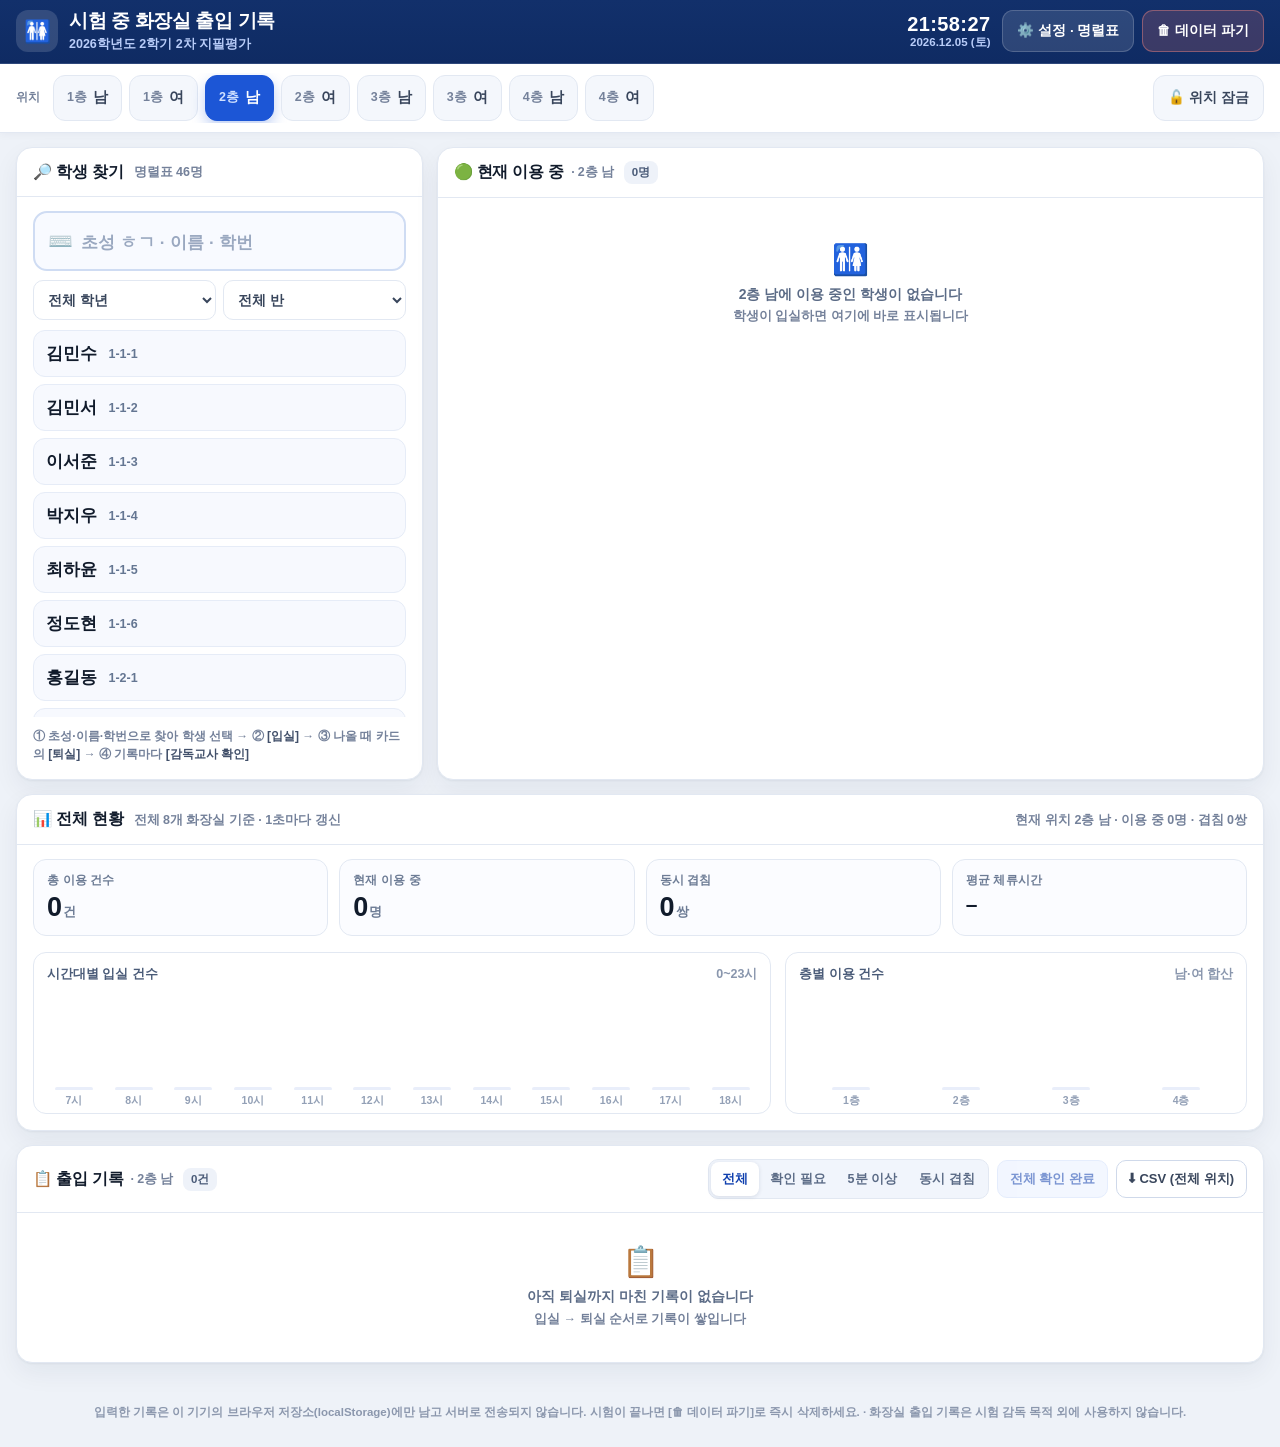
==== index.html @ 00c17ccc "CSV 체류 초 표기 일치" ====
<!doctype html>
<html lang="ko">
<head>
<meta charset="utf-8">
<meta name="viewport" content="width=device-width,initial-scale=1,viewport-fit=cover">
<meta name="theme-color" content="#0f2b63">
<meta name="description" content="시험 중 화장실 출입 기록 웹앱 — 입실·퇴실 시각 기록, 동시 체류 경고, 감독교사 확인, 종료 후 데이터 파기">
<title>시험 중 화장실 출입 기록</title>
<style>
:root{
  --bg:#eef2f8; --card:#ffffff; --ink:#111b2b; --ink2:#39465c; --muted:#74819a;
  --line:#e2e8f2; --accent:#1c56d6; --accent2:#0f3fae; --accent-weak:#e9f0ff;
  --danger:#c92a21; --danger-weak:#fdeceb; --warn:#8a5200; --warn-weak:#fff3da;
  --ok:#0b7a4b; --ok-weak:#e4f6ec; --radius:16px;
  --shadow:0 1px 2px rgba(16,32,64,.05),0 10px 26px rgba(16,32,64,.06);
}
*{box-sizing:border-box}
html,body{margin:0;padding:0}
body{
  font-family:-apple-system,BlinkMacSystemFont,"Apple SD Gothic Neo","Pretendard","Malgun Gothic","Noto Sans KR",sans-serif;
  background:var(--bg);color:var(--ink);font-size:16px;line-height:1.45;
  -webkit-text-size-adjust:100%;-webkit-tap-highlight-color:transparent;
}
button{font-family:inherit;font-size:inherit;cursor:pointer;border:0;background:none;color:inherit}
button:disabled{cursor:not-allowed}
:focus-visible{outline:3px solid #8db4ff;outline-offset:2px}

.stickytop{position:sticky;top:0;z-index:40}
/* ---------- top bar ---------- */
.topbar{
  background:linear-gradient(180deg,#12306b,#0f2b63);color:#fff;
  border-bottom:1px solid rgba(255,255,255,.12);
}
.topbar-in{max-width:1440px;margin:0 auto;padding:10px 16px;display:flex;align-items:center;gap:14px;flex-wrap:wrap}
.brand{display:flex;align-items:center;gap:11px;min-width:0;flex:1 1 320px}
.brand .logo{
  width:42px;height:42px;flex:0 0 auto;border-radius:12px;background:rgba(255,255,255,.14);
  display:grid;place-items:center;font-size:22px
}
.brand h1{font-size:19px;line-height:1.2;margin:0;letter-spacing:-.02em;font-weight:800}
.brand p{margin:2px 0 0;font-size:12.5px;color:#b9cdf9;font-weight:600;white-space:nowrap;overflow:hidden;text-overflow:ellipsis;max-width:46vw}
.top-right{display:flex;align-items:center;gap:8px;flex-wrap:wrap}
.clock{display:flex;flex-direction:column;align-items:flex-end;line-height:1.15;margin-right:4px}
.clock b{font-size:20px;font-variant-numeric:tabular-nums;letter-spacing:.02em;font-weight:800}
.clock span{font-size:11.5px;color:#b9cdf9;font-weight:600}
.tbtn{
  display:inline-flex;align-items:center;gap:6px;min-height:42px;padding:0 14px;border-radius:11px;
  background:rgba(255,255,255,.12);color:#fff;font-size:13.5px;font-weight:700;white-space:nowrap;
  border:1px solid rgba(255,255,255,.18);transition:background .15s
}
.tbtn:hover{background:rgba(255,255,255,.22)}
.tbtn.dangerous{background:rgba(255,120,110,.18);border-color:rgba(255,140,130,.4)}
.tbtn.dangerous:hover{background:rgba(255,120,110,.3)}

/* ---------- zone bar ---------- */
.zonebar{background:#fff;border-bottom:1px solid var(--line);box-shadow:0 2px 8px rgba(16,32,64,.04)}
.zonebar-in{max-width:1440px;margin:0 auto;padding:9px 16px;display:flex;align-items:center;gap:10px}
.zones{display:flex;gap:7px;flex:1;overflow-x:auto;scrollbar-width:none;padding:2px}
.zones::-webkit-scrollbar{display:none}
.zbtn{
  flex:0 0 auto;display:flex;align-items:center;gap:6px;min-height:46px;padding:0 13px;border-radius:12px;
  background:#f4f7fc;border:1.5px solid var(--line);font-weight:800;color:var(--ink2);font-size:14px;
  transition:.15s;position:relative
}
.zbtn .zf{font-size:12.5px;color:var(--muted);font-weight:700}
.zbtn .zs{font-size:14.5px}
.zbtn.on{background:var(--accent);border-color:var(--accent);color:#fff;box-shadow:0 6px 14px rgba(28,86,214,.28)}
.zbtn.on .zf{color:#cfe0ff}
.zbtn .cnt{
  display:none;min-width:20px;height:20px;padding:0 6px;border-radius:10px;background:#e6ecf7;color:#42506a;
  font-size:11.5px;font-weight:800;align-items:center;justify-content:center
}
.zbtn.has .cnt{display:inline-flex}
.zbtn.warn{border-color:#f3c78a;background:#fff7e8}
.zbtn.warn .cnt{background:#c92a21;color:#fff}
.zbtn.on.warn{background:#b3261e;border-color:#b3261e;box-shadow:0 6px 14px rgba(179,38,30,.3)}
.zbtn:disabled{opacity:1;cursor:not-allowed}
.zbtn:disabled:not(.on){opacity:.55}
.lockbtn{
  flex:0 0 auto;display:inline-flex;align-items:center;gap:7px;min-height:46px;padding:0 14px;border-radius:12px;
  background:#f4f7fc;border:1.5px solid var(--line);font-weight:800;font-size:13.5px;color:var(--ink2)
}
.lockbtn.on{background:#0b7a4b;border-color:#0b7a4b;color:#fff}
.zonelabel{font-size:12px;font-weight:800;color:var(--muted);letter-spacing:.04em;flex:0 0 auto}

/* ---------- layout ---------- */
main{max-width:1440px;margin:0 auto;padding:14px 16px 40px;display:grid;gap:14px;grid-template-columns:repeat(12,1fr)}
.card{background:var(--card);border:1px solid var(--line);border-radius:var(--radius);box-shadow:var(--shadow);overflow:hidden}
.card-h{display:flex;align-items:center;gap:10px;padding:13px 16px;border-bottom:1px solid var(--line);flex-wrap:wrap}
.card-h h2{margin:0;font-size:15.5px;font-weight:800;letter-spacing:-.01em;display:flex;align-items:center;gap:7px}
.card-h .sub{font-size:12.5px;color:var(--muted);font-weight:600}
.card-h .right{margin-left:auto;display:flex;align-items:center;gap:8px}
#cardSearch{grid-column:span 4}
#cardUsing{grid-column:span 8}
#cardSummary{grid-column:span 12}
#cardLogs{grid-column:span 12}
@media (max-width:1080px){
  #cardSearch,#cardUsing{grid-column:span 12}
}

@media (max-width:640px){
  .topbar-in{padding:8px 12px;gap:8px}
  .brand h1{font-size:16px}
  .brand .logo{width:36px;height:36px;font-size:19px}
  .clock b{font-size:16px}
  .clock span{display:none}
  .tbtn{padding:0 11px;font-size:12.5px;min-height:38px}
  .zonelabel{display:none}
  .lockbtn{padding:0 11px;font-size:12.5px}
}

/* ---------- banner ---------- */
.banner{
  grid-column:span 12;display:flex;gap:12px;align-items:flex-start;padding:13px 16px;border-radius:14px;
  background:linear-gradient(180deg,#fff6f5,#fdeceb);border:1.5px solid #f3b6b1;color:#7d1c15;
  box-shadow:0 6px 18px rgba(201,42,33,.08)
}
.banner.hidden{display:none}
.banner .ic{font-size:22px;line-height:1.2}
.banner b{font-size:14.5px}
.banner p{margin:3px 0 0;font-size:13px;color:#8f2b23;font-weight:600}

/* ---------- search card ---------- */
.search-body{padding:14px 16px 16px}
.searchbox{position:relative}
.searchbox input{
  width:100%;height:60px;border-radius:14px;border:2px solid #cfdcf3;background:#f8faff;
  padding:0 48px 0 46px;font-size:21px;font-weight:800;color:var(--ink);letter-spacing:.01em;
  transition:.15s
}
.searchbox input::placeholder{color:#9aa8c0;font-weight:700;font-size:17px}
.searchbox input:focus{outline:none;border-color:var(--accent);background:#fff;box-shadow:0 0 0 4px rgba(28,86,214,.12)}
.searchbox .si{position:absolute;left:15px;top:50%;transform:translateY(-50%);font-size:20px;color:#8fa0bd;pointer-events:none}
.searchbox .clear{
  position:absolute;right:8px;top:50%;transform:translateY(-50%);width:40px;height:40px;border-radius:50%;
  display:none;place-items:center;font-size:17px;color:#7b8aa4;background:#eef3fb
}
.searchbox.has .clear{display:grid}
.filters{display:flex;gap:7px;margin-top:9px}
.filters select{
  flex:1;height:40px;border-radius:10px;border:1.5px solid var(--line);background:#fff;color:var(--ink2);
  font-family:inherit;font-size:13.5px;font-weight:700;padding:0 10px
}
.hint{margin:10px 0 0;font-size:12px;color:var(--muted);font-weight:600;line-height:1.5}
.hint b{color:#42506a}
.results{margin-top:10px;display:flex;flex-direction:column;gap:7px;max-height:min(43vh,430px);overflow-y:auto}
.res{
  display:flex;align-items:center;gap:10px;width:100%;text-align:left;padding:11px 12px;border-radius:12px;
  background:#f7f9fe;border:1.5px solid #e6ecf7;transition:.12s
}
.res:hover,.res:focus-visible{background:var(--accent-weak);border-color:#b9cdf9}
.res .nm{font-size:17px;font-weight:800;letter-spacing:-.01em}
.res .sid{font-size:12.5px;color:#647692;font-weight:700;margin-left:2px}
.res .tags{margin-left:auto;display:flex;gap:5px;flex-wrap:wrap;justify-content:flex-end}
.res.done{opacity:.62}
.empty{
  padding:22px 12px;text-align:center;color:var(--muted);font-size:13.5px;font-weight:600;
  border:1.5px dashed #dbe4f2;border-radius:12px;background:#fafcff
}
.sel{
  margin-top:11px;padding:13px;border-radius:14px;border:2px solid var(--accent);background:linear-gradient(180deg,#f4f8ff,#eaf1ff);
  display:none;gap:10px;align-items:center
}
.sel.on{display:flex}
.sel .who{flex:1;min-width:0}
.sel .who b{display:block;font-size:21px;letter-spacing:-.02em;line-height:1.2}
.sel .who span{font-size:13px;color:#54658a;font-weight:700}
.btn{
  display:inline-flex;align-items:center;justify-content:center;gap:7px;min-height:50px;padding:0 20px;
  border-radius:12px;font-weight:800;font-size:15.5px;transition:.14s;border:1.5px solid transparent;white-space:nowrap
}
.btn-primary{background:var(--accent);color:#fff;box-shadow:0 6px 14px rgba(28,86,214,.24)}
.btn-primary:hover{background:var(--accent2)}
.btn-primary:disabled{background:#c3cee0;color:#fff;box-shadow:none}
.btn-ghost{background:#fff;border-color:#cfd9ea;color:var(--ink2)}
.btn-ghost:hover{background:#f4f7fc}
.btn-soft{background:var(--accent-weak);color:var(--accent2);border-color:#cfdefb}
.btn-soft:hover{background:#dbe7ff}
.btn-danger{background:var(--danger);color:#fff}
.btn-danger:hover{background:#a92319}
.btn-sm{min-height:38px;padding:0 12px;font-size:13px;border-radius:10px}
.btn:disabled{opacity:.55;box-shadow:none;cursor:not-allowed}
.btn-block{width:100%}

/* ---------- using list ---------- */
.using-list{display:grid;gap:9px;padding:13px 16px 16px;grid-template-columns:repeat(auto-fill,minmax(250px,1fr))}
.uitem{
  position:relative;border:1.5px solid #e1e8f4;border-radius:14px;background:#fbfdff;padding:12px 13px;
  display:flex;flex-direction:column;gap:8px
}
.uitem.sim{border-color:#f0b5ae;background:#fff8f7}
.uitem .top{display:flex;align-items:flex-start;gap:8px}
.uitem .nm{font-size:18px;font-weight:800;letter-spacing:-.01em;line-height:1.25}
.uitem .sid{display:block;font-size:12px;color:#6b7a94;font-weight:700;margin-top:1px}
.uitem .times{font-size:12.5px;color:#5b6b86;font-weight:700;font-variant-numeric:tabular-nums}
.uitem .times b{color:var(--ink);font-size:13px}
.uitem .bottom{display:flex;align-items:center;gap:8px;margin-top:2px}
.uitem .elapsed{font-size:15px;font-weight:800;color:#2b3d5c;font-variant-numeric:tabular-nums}
.uitem[data-over="1"]{border-color:#f0b5ae;background:#fff6f5}
.uitem[data-over="1"] .elapsed{color:var(--danger)}
.uitem .exit{margin-left:auto;min-height:44px;padding:0 16px;border-radius:11px;background:var(--danger);color:#fff;font-weight:800;font-size:14.5px}
.uitem .exit:hover{background:#a92319}
.chip{
  display:inline-flex;align-items:center;gap:4px;padding:3px 8px;border-radius:8px;font-size:11.5px;font-weight:800;
  background:#eef2f9;color:#4a5b78;white-space:nowrap
}
.chip.warn{background:var(--danger-weak);color:#a3241b}
.chip.over{background:#fff3da;color:#8a5200}
.chip.ok{background:var(--ok-weak);color:var(--ok)}
.chip.dim{background:#eef2f9;color:#6d7c95}
.uitem .badges{display:flex;gap:5px;flex-wrap:wrap}
.uitem .badges .chip.over{display:none}
.uitem[data-over="1"] .badges .chip.over{display:inline-flex}

/* ---------- empty states ---------- */
.empty-lg{padding:34px 16px;text-align:center;color:var(--muted)}
.empty-lg .e1{font-size:30px;line-height:1}
.empty-lg .e2{margin-top:9px;font-size:14px;font-weight:700;color:#5b6b86}
.empty-lg .e3{margin-top:3px;font-size:12.5px;font-weight:600}

/* ---------- summary ---------- */
.stats{display:grid;grid-template-columns:repeat(4,1fr);gap:11px;padding:14px 16px 4px}
@media (max-width:760px){.stats{grid-template-columns:repeat(2,1fr)}}
.stat{border:1.5px solid var(--line);border-radius:13px;padding:12px 13px;background:#fbfcff}
.stat .k{font-size:12px;font-weight:800;color:#6d7c95;letter-spacing:.01em}
.stat .v{font-size:27px;font-weight:800;letter-spacing:-.03em;line-height:1.15;margin-top:3px;font-variant-numeric:tabular-nums}
.stat .v small{font-size:13px;font-weight:800;color:#6d7c95;margin-left:2px}
#sAvg{font-size:21px;white-space:nowrap}
.stat.hot{border-color:#f3c1bb;background:#fff7f6}
.stat.hot .v{color:var(--danger)}
.charts{display:grid;grid-template-columns:1.6fr 1fr;gap:14px;padding:12px 16px 16px}
@media (max-width:860px){.charts{grid-template-columns:1fr}}
.chart{border:1.5px solid var(--line);border-radius:13px;padding:12px 13px 8px;background:#fff}
.chart .ct{font-size:12.5px;font-weight:800;color:#4a5b78;margin-bottom:10px;display:flex;justify-content:space-between;gap:8px}
.chart .ct span{font-weight:700;color:#8996ad}
.bars{display:flex;align-items:flex-end;gap:6px;height:112px}
.barw{flex:1;display:flex;flex-direction:column;align-items:center;justify-content:flex-end;gap:5px;height:100%}
.bar{width:100%;max-width:38px;border-radius:6px 6px 3px 3px;background:linear-gradient(180deg,#4b86f5,#1c56d6);min-height:3px;transition:height .25s}
.bar.zero{background:#e9eefa;min-height:3px}
.bar.hi{background:linear-gradient(180deg,#f2766c,#c92a21)}
.barn{font-size:10.5px;font-weight:800;color:#4a5b78;line-height:1}
.barl{font-size:10.5px;font-weight:700;color:#93a0b6;line-height:1;white-space:nowrap}

/* ---------- logs ---------- */
.logtools{display:flex;gap:7px;flex-wrap:wrap;align-items:center}
.seg{display:inline-flex;background:#f1f5fc;border:1.5px solid var(--line);border-radius:10px;padding:2px}
.seg button{min-height:34px;padding:0 11px;border-radius:8px;font-size:12.5px;font-weight:800;color:#5b6b86}
.seg button.on{background:#fff;color:var(--accent2);box-shadow:0 1px 4px rgba(16,32,64,.12)}
.rows{max-height:min(56vh,620px);overflow-y:auto}
.row{display:grid;grid-template-columns:1.3fr .8fr .9fr .9fr .85fr 1.95fr;gap:8px;align-items:center;padding:10px 16px;border-top:1px solid var(--line)}
.row.head{position:sticky;top:0;z-index:2;background:#f8fafd;border-top:0;font-size:11.5px;font-weight:800;color:#6d7c95;letter-spacing:.03em}
.row.rec{font-size:14px}
.row.rec:nth-child(odd){background:#fdfefe}
.row .nm{font-weight:800;font-size:15px;letter-spacing:-.01em;display:flex;align-items:center;gap:6px;flex-wrap:wrap}
.row .sid{display:block;font-size:11.5px;color:#7a89a2;font-weight:700}
.row .mono{font-variant-numeric:tabular-nums;font-weight:700;color:#3f4f6b;font-size:13.5px}
.row .dur{font-weight:800;color:#2b3d5c;font-variant-numeric:tabular-nums}
.row .dur.over5{color:var(--danger)}
.row .dur.over5::after{content:" ⏱";font-size:11px}.row .act{display:flex;justify-content:flex-end;align-items:center;gap:6px;flex-wrap:wrap;min-width:0}
.row .act > *{flex:0 0 auto}
.row .k{display:none}
@media (max-width:820px){
  .row{grid-template-columns:1fr 1fr;row-gap:7px;padding:12px 14px}
  .row.head{display:none}
  .row .cell{display:flex;gap:6px;align-items:baseline;font-size:13.5px}
  .row .k{display:inline;font-size:11px;font-weight:800;color:#93a0b6;min-width:30px}
  .row .act{grid-column:1/-1;justify-content:flex-start;margin-top:2px}
}
.confirm-btn{min-height:36px;padding:0 11px;border-radius:9px;background:var(--accent-weak);color:var(--accent2);border:1.5px solid #c6d8fb;font-weight:800;font-size:12.5px;white-space:nowrap}
.confirm-btn:hover{background:#d7e4ff}
.mini-x{width:30px;height:30px;flex:0 0 auto;border-radius:8px;background:#f2f5fb;color:#93a0b6;font-size:12px;font-weight:800;display:inline-flex;align-items:center;justify-content:center}
.mini-x:hover{background:#fdeceb;color:var(--danger)}
.checked{display:inline-flex;align-items:center;gap:5px;font-size:11.5px;font-weight:800;color:var(--ok);background:var(--ok-weak);padding:4px 8px;border-radius:8px;white-space:nowrap}

input[type=search]::-webkit-search-cancel-button,input[type=search]::-webkit-search-decoration{-webkit-appearance:none;display:none}
input[type=search]{-webkit-appearance:none;appearance:none}

/* ---------- toast ---------- */
.toastwrap{position:fixed;left:50%;bottom:22px;transform:translateX(-50%);z-index:120;display:flex;flex-direction:column;gap:8px;align-items:center;pointer-events:none;width:min(92vw,560px)}
.toast{
  background:#16233a;color:#fff;padding:12px 18px;border-radius:12px;font-size:14px;font-weight:700;
  box-shadow:0 12px 30px rgba(11,22,45,.3);animation:up .18s ease-out;max-width:100%;text-align:center
}
.toast.ok{background:#0b6b43}
.toast.warn{background:#8a3b00}
.toast.err{background:#a92319}
@keyframes up{from{opacity:0;transform:translateY(8px)}to{opacity:1;transform:none}}

/* ---------- modal ---------- */
.overlay{
  position:fixed;inset:0;z-index:100;background:rgba(11,22,45,.5);backdrop-filter:blur(3px);
  display:none;align-items:center;justify-content:center;padding:16px
}
.overlay.on{display:flex}
.modal{
  background:#fff;border-radius:18px;width:100%;max-width:620px;max-height:92vh;display:flex;flex-direction:column;
  box-shadow:0 30px 70px rgba(9,18,38,.35);animation:up .16s ease-out;overflow:hidden
}
.modal.narrow{max-width:480px}
.modal-h{padding:16px 18px;border-bottom:1px solid var(--line);display:flex;align-items:center;gap:10px}
.modal-h h3{margin:0;font-size:17px;font-weight:800;letter-spacing:-.01em}
.modal-h .x{margin-left:auto;width:38px;height:38px;border-radius:10px;background:#f2f5fb;color:#5b6b86;font-size:18px;display:grid;place-items:center}
.modal-b{padding:16px 18px;overflow-y:auto;display:flex;flex-direction:column;gap:13px}
.modal-f{padding:13px 18px;border-top:1px solid var(--line);display:flex;gap:8px;justify-content:flex-end;flex-wrap:wrap;background:#fbfcff}
.field{display:flex;flex-direction:column;gap:6px}
.field label{font-size:12.5px;font-weight:800;color:#4a5b78}
.field input[type=text],.field input[type=url],.field textarea{
  width:100%;border:1.5px solid #d6e0ef;border-radius:11px;padding:11px 12px;font-family:inherit;font-size:14.5px;
  font-weight:600;color:var(--ink);background:#fbfdff
}
.field textarea{min-height:132px;resize:vertical;font-family:ui-monospace,SFMono-Regular,Menlo,monospace;font-size:13px;line-height:1.5}
.field input:focus,.field textarea:focus{outline:none;border-color:var(--accent);box-shadow:0 0 0 3px rgba(28,86,214,.12)}
.note{font-size:12px;color:#6d7c95;font-weight:600;line-height:1.55;background:#f6f9fe;border:1px solid #e3ebf8;border-radius:11px;padding:10px 12px}
.note b{color:#3f4f6b}
.rowline{display:flex;gap:8px;flex-wrap:wrap}
.filebtn{
  display:inline-flex;align-items:center;justify-content:center;min-height:44px;padding:0 14px;border-radius:11px;
  background:#f2f5fb;border:1.5px solid #d6e0ef;font-weight:800;font-size:13.5px;color:var(--ink2);cursor:pointer
}
.filebtn input{display:none}
.dangerbox{border:1.5px solid #f3c1bb;background:#fff7f6;border-radius:12px;padding:12px 13px;font-size:13px;color:#8f2b23;font-weight:600;line-height:1.55}
.checkrow{display:flex;align-items:center;gap:9px;font-size:13.5px;font-weight:700;color:#42506a}
.checkrow input{width:19px;height:19px;accent-color:var(--danger)}
.footnote{max-width:1440px;margin:0 auto;padding:0 20px 26px;font-size:11.5px;color:#8b97ad;font-weight:600;text-align:center;line-height:1.6}
</style>
</head>
<body>

<div class="stickytop">
<header class="topbar">
  <div class="topbar-in">
    <div class="brand">
      <div class="logo" aria-hidden="true">🚻</div>
      <div style="min-width:0">
        <h1>시험 중 화장실 출입 기록</h1>
        <p id="examName">2026학년도 2학기 2차 지필평가</p>
      </div>
    </div>
    <div class="top-right">
      <div class="clock"><b id="clock">--:--:--</b><span id="today"></span></div>
      <button class="tbtn" id="btnSettings">⚙️ 설정 · 명렬표</button>
      <button class="tbtn dangerous" id="btnDestroy">🗑 데이터 파기</button>
    </div>
  </div>
</header>

<nav class="zonebar">
  <div class="zonebar-in">
    <span class="zonelabel">위치</span>
    <div class="zones" id="zones" role="tablist" aria-label="화장실 위치 선택"></div>
    <button class="lockbtn" id="btnLock" aria-pressed="false">🔓 위치 잠금</button>
  </div>
</nav>
</div>

<main>
  <div class="banner hidden" id="banner" role="alert" aria-live="assertive">
    <div class="ic">⚠️</div>
    <div><b>동시 체류 경고</b><p id="bannerText"></p></div>
  </div>

  <section class="card" id="cardSearch">
    <div class="card-h">
      <h2>🔎 학생 찾기</h2>
      <span class="sub" id="rosterCount"></span>
    </div>
    <div class="search-body">
      <div class="searchbox" id="searchbox">
        <span class="si" aria-hidden="true">⌨️</span>
        <input id="q" type="search" inputmode="search" autocomplete="off" autocapitalize="off" spellcheck="false"
               placeholder="초성 ㅎㄱ · 이름 · 학번" aria-label="학생 검색 (초성, 이름, 학번)" aria-controls="results">
        <button class="clear" id="qClear" aria-label="검색어 지우기">✕</button>
      </div>
      <div class="filters">
        <select id="fGrade" aria-label="학년 필터"><option value="">전체 학년</option></select>
        <select id="fClass" aria-label="반 필터"><option value="">전체 반</option></select>
      </div>
      <div class="results" id="results" role="listbox" aria-label="검색 결과"></div>
      <div class="sel" id="sel">
        <div class="who"><b id="selName"></b><span id="selId"></span></div>
        <button class="btn btn-primary" id="btnIn">입실</button>
      </div>
      <p class="hint">① 초성·이름·학번으로 찾아 학생 선택 → ② <b>[입실]</b> → ③ 나올 때 카드의 <b>[퇴실]</b> → ④ 기록마다 <b>[감독교사 확인]</b></p>
    </div>
  </section>

  <section class="card" id="cardUsing">
    <div class="card-h">
      <h2>🟢 현재 이용 중 <span class="sub" id="usingZone"></span></h2>
      <span class="chip" id="usingCount">0명</span>
      <div class="right"><span class="sub" id="otherZones"></span></div>
    </div>
    <div class="using-list" id="usingList"></div>
  </section>

  <section class="card" id="cardSummary">
    <div class="card-h">
      <h2>📊 전체 현황</h2>
      <span class="sub">전체 8개 화장실 기준 · 1초마다 갱신</span>
      <div class="right"><span class="sub" id="zoneScope"></span></div>
    </div>
    <div class="stats">
      <div class="stat"><div class="k">총 이용 건수</div><div class="v" id="sTotal">0<small>건</small></div></div>
      <div class="stat"><div class="k">현재 이용 중</div><div class="v" id="sUsing">0<small>명</small></div></div>
      <div class="stat hot" id="sSimBox"><div class="k">동시 겹침</div><div class="v" id="sSim">0<small>쌍</small></div></div>
      <div class="stat"><div class="k">평균 체류시간</div><div class="v" id="sAvg">–</div></div>
    </div>
    <div class="charts">
      <div class="chart">
        <div class="ct">시간대별 입실 건수 <span>0~23시</span></div>
        <div class="bars" id="chartHour"></div>
      </div>
      <div class="chart">
        <div class="ct">층별 이용 건수 <span>남·여 합산</span></div>
        <div class="bars" id="chartFloor"></div>
      </div>
    </div>
  </section>

  <section class="card" id="cardLogs">
    <div class="card-h">
      <h2>📋 출입 기록 <span class="sub" id="logZone"></span></h2>
      <span class="chip" id="logCount">0건</span>
      <div class="right logtools">
        <div class="seg" id="logFilter">
          <button class="on" data-f="all">전체</button>
          <button data-f="todo">확인 필요</button>
          <button data-f="over">5분 이상</button>
          <button data-f="sim">동시 겹침</button>
        </div>
        <button class="btn btn-soft btn-sm" id="btnConfirmAll">전체 감독교사 확인</button>
        <button class="btn btn-ghost btn-sm" id="btnCsv">⬇ CSV (전체 위치)</button>
      </div>
    </div>
    <div class="rows" id="logs"></div>
  </section>
</main>

<p class="footnote">
  입력한 기록은 이 기기의 브라우저 저장소(localStorage)에만 남고 서버로 전송되지 않습니다.
  시험이 끝나면 [🗑 데이터 파기]로 즉시 삭제하세요. · 화장실 출입 기록은 시험 감독 목적 외에 사용하지 않습니다.
</p>

<div class="overlay" id="ovSettings" role="dialog" aria-modal="true" aria-labelledby="setTitle">
  <div class="modal">
    <div class="modal-h"><h3 id="setTitle">⚙️ 설정 · 명렬표</h3><button class="x" data-close aria-label="닫기">✕</button></div>
    <div class="modal-b">
      <div class="field">
        <label for="setExam">시험명 (상단에 표시)</label>
        <input id="setExam" type="text" placeholder="예: 2026학년도 2학기 2차 지필평가">
      </div>
      <div class="note">
        <b>현재 명렬표 <span id="setRosterInfo">0명</span></b><br>
        아래에 붙여넣기만 하면 바로 바뀝니다. 엑셀·구글 시트에서 <b>학년 / 반 / 번호 / 이름</b> 열을 복사해 붙여넣거나,
        <b>20315 홍길동</b>처럼 학번+이름 한 줄 형식도 됩니다. (머리글 행은 자동으로 건너뜁니다)
      </div>
      <div class="field">
        <label for="setPaste">명렬표 붙여넣기 (CSV · 탭 구분 · 공백 구분)</label>
        <textarea id="setPaste" placeholder="학년	반	번호	이름&#10;2	3	15	홍길동&#10;2	3	16	김민수"></textarea>
      </div>
      <div class="rowline">
        <label class="filebtn">📄 CSV 파일 선택<input type="file" id="setFile" accept=".csv,.txt,text/csv,text/plain"></label>
        <button class="btn btn-ghost btn-sm" id="setDefault" type="button">기본 테스트 명렬표 복원</button>
      </div>
      <div class="field">
        <label for="setUrl">구글 시트 / Apps Script URL (선택)</label>
        <div class="rowline">
          <input id="setUrl" type="url" placeholder="https://docs.google.com/spreadsheets/d/…" style="flex:1;min-width:0">
          <button class="btn btn-soft btn-sm" id="setFetch" type="button">불러오기</button>
        </div>
      </div>
      <div class="note" id="setMsg" style="display:none"></div>
    </div>
    <div class="modal-f">
      <button class="btn btn-ghost" data-close>취소</button>
      <button class="btn btn-primary" id="setApply">적용</button>
    </div>
  </div>
</div>

<div class="overlay" id="ovDestroy" role="dialog" aria-modal="true" aria-labelledby="desTitle">
  <div class="modal narrow">
    <div class="modal-h"><h3 id="desTitle">🗑 데이터 전체 파기</h3><button class="x" data-close aria-label="닫기">✕</button></div>
    <div class="modal-b" id="desStep1">
      <div class="dangerbox">
        시험 종료 후 개인정보 보호를 위해 기록을 완전히 삭제합니다.<br>
        <b id="desSummary">기록 0건</b>
      </div>
      <p class="note" style="margin:0">파기 전에 <b>CSV로 한 번 내려받아</b> 두면 출입 기록을 보관·보고할 수 있습니다.</p>
      <label class="checkrow"><input type="checkbox" id="desRoster"> 명렬표까지 함께 삭제 (다음 시험에 다시 입력)</label>
    </div>
    <div class="modal-b" id="desStep2" style="display:none">
      <div class="dangerbox" style="font-size:13.5px">
        <b>마지막 확인입니다.</b> 이 기기에서 기록이 즉시 사라지며 <b>되돌릴 수 없습니다.</b>
      </div>
    </div>
    <div class="modal-f">
      <button class="btn btn-ghost" data-close>취소</button>
      <button class="btn btn-soft" id="desCsv">⬇ CSV 먼저 받기</button>
      <button class="btn btn-danger" id="desNext">다음</button>
    </div>
  </div>
</div>

<div class="toastwrap" id="toasts" aria-live="polite" aria-atomic="false"></div>

<script>
(function(){
"use strict";
window.__errors = [];
window.addEventListener("error", function(e){ try { window.__errors.push(String(e.message)); } catch(_){} });

/* ================= helpers ================= */
const $ = (s, r) => (r || document).querySelector(s);
const $$ = (s, r) => Array.prototype.slice.call((r || document).querySelectorAll(s));
const pad = n => String(n).padStart(2, "0");
const pad2 = n => String(n).padStart(2, "0");
const esc = s => String(s == null ? "" : s).replace(/[&<>"']/g, c => ({"&":"&amp;","<":"&lt;",">":"&gt;",'"':"&quot;","'":"&#39;"}[c]));
const won = n => Number(n).toLocaleString("ko-KR");

const CHO = ["ㄱ","ㄲ","ㄴ","ㄷ","ㄸ","ㄹ","ㅁ","ㅂ","ㅃ","ㅅ","ㅆ","ㅇ","ㅈ","ㅉ","ㅊ","ㅋ","ㅌ","ㅍ","ㅎ"];
const CHO_MAP = {};
CHO.forEach(c => { CHO_MAP[c] = true; });
const JAMO = /[\u3131-\u318E]/;

function chosungOf(str){
  let out = "";
  for (const ch of String(str)){
    const code = ch.charCodeAt(0);
    if (code >= 0xAC00 && code <= 0xD7A3) out += CHO[Math.floor((code - 0xAC00) / 588)];
    else out += ch;
  }
  return out;
}

function fmtTime(ts){ const d = new Date(ts); return pad(d.getHours()) + ":" + pad(d.getMinutes()) + ":" + pad(d.getSeconds()); }
function fmtHM(ts){ const d = new Date(ts); return pad(d.getHours()) + ":" + pad(d.getMinutes()); }
function durText(ms){
  const s = Math.max(0, Math.floor(ms / 1000));
  const h = Math.floor(s / 3600), m = Math.floor((s % 3600) / 60), ss = s % 60;
  if (h > 0) return h + "시간 " + m + "분";
  if (m > 0) return m + "분 " + pad2(ss) + "초";
  return ss + "초";
}
function durShort(ms){
  const s = Math.max(0, Math.floor(ms / 1000));
  const m = Math.floor(s / 60);
  if (m >= 60) return Math.floor(m / 60) + "h " + (m % 60) + "m";
  return m + "분 " + pad2(s % 60) + "초";
}

function todayKey(){ const d = new Date(); return d.getFullYear() + pad(d.getMonth()+1) + pad(d.getDate()); }
function dateLabel(){
  const d = new Date();
  const days = ["일","월","화","수","목","금","토"];
  return d.getFullYear() + "." + pad(d.getMonth()+1) + "." + pad(d.getDate()) + " (" + days[d.getDay()] + ")";
}

/* ================= zones ================= */
const ZONES = [
  {code:"1M", floor:1, sex:"남"}, {code:"1F", floor:1, sex:"여"},
  {code:"2M", floor:2, sex:"남"}, {code:"2F", floor:2, sex:"여"},
  {code:"3M", floor:3, sex:"남"}, {code:"3F", floor:3, sex:"여"},
  {code:"4M", floor:4, sex:"남"}, {code:"4F", floor:4, sex:"여"}
];
const ZMAP = {};
ZONES.forEach(z => { ZMAP[z.code] = z; });
const zoneName = code => { const z = ZMAP[code]; return z ? z.floor + "층 " + z.sex : code; };

function parseZoneParam(v){
  if (!v) return null;
  const s = decodeURIComponent(v).replace(/\s/g, "").toUpperCase();
  let m = s.match(/^([1-4])([MF])$/);
  if (m) return m[1] + m[2];
  m = s.match(/^([1-4])층?(남|여)/);
  if (m) return m[1] + (m[2] === "남" ? "M" : "F");
  return null;
}

/* ================= storage ================= */
const K_REC = "examRestroom.records.v1";
const K_ROSTER = "examRestroom.roster.v1";
const K_SET = "examRestroom.settings.v1";
let storageOK = true;

function lsGet(k){
  try { return localStorage.getItem(k); } catch(e){ storageOK = false; return null; }
}
function lsSet(k, v){
  try { localStorage.setItem(k, v); } catch(e){ storageOK = false; }
}
function lsDel(k){ try { localStorage.removeItem(k); } catch(e){} }

/* ================= default roster ================= */
const DEFAULT_ROSTER = [
  ["김민수",1,1,1],["김민서",1,1,2],["이서준",1,1,3],["박지우",1,1,4],["최하윤",1,1,5],["정도현",1,1,6],
  ["홍길동",1,2,1],["강예린",1,2,7],["윤서아",1,2,12],["송지호",1,2,15],["한유진",1,2,21],
  ["황건호",1,3,2],["김도윤",1,3,9],["이지안",1,3,11],["오세훈",1,3,18],["남주원",1,3,24],
  ["김민수",2,1,3],["박서연",2,1,5],["정하늘",2,1,8],["배준서",2,1,14],["임채원",2,1,20],
  ["이서준",2,2,1],["김민서",2,2,6],["서지훈",2,2,10],["문가영",2,2,13],["조은우",2,2,17],
  ["박지우",2,3,2],["신유나",2,3,4],["권태현",2,3,7],["노아름",2,3,16],["유건우",2,3,22],
  ["최예진",3,1,1],["장민호",3,1,5],["김나연",3,1,9],["심재원",3,1,12],["하도경",3,1,19],
  ["홍길동",3,2,4],["이하람",3,2,8],["서준혁",3,2,11],["안소미",3,2,15],["표지훈",3,2,23],
  ["강지원",3,3,2],["백서진",3,3,6],["임하은",3,3,10],["진우성",3,3,14],["남기훈",3,3,25]
];
function buildDefaultRoster(){
  return DEFAULT_ROSTER.map((r, i) => ({
    key: "d" + i, name: r[0], grade: r[1], cls: r[2], num: r[3]
  }));
}

/* ================= state ================= */
const S = {
  zone: "2M",
  locked: false,
  exam: "2026학년도 2학기 2차 지필평가",
  roster: [],
  records: [],
  selected: null,      // student object
  candidates: [],      // current result list
  logFilter: "all",
  destroyedStep: 1
};

function load(){
  const r = lsGet(K_ROSTER);
  if (r){
    try {
      const arr = JSON.parse(r);
      if (Array.isArray(arr) && arr.length) S.roster = arr;
    } catch(e){}
  }
  if (!S.roster.length) S.roster = buildDefaultRoster();

  const rec = lsGet(K_REC);
  if (rec){
    try {
      const arr = JSON.parse(rec);
      if (Array.isArray(arr)) S.records = arr.filter(x => x && x.id && x.inAt);
    } catch(e){}
  }
  const set = lsGet(K_SET);
  if (set){
    try {
      const o = JSON.parse(set);
      if (o.zone && ZMAP[o.zone]) S.zone = o.zone;
      if (typeof o.locked === "boolean") S.locked = o.locked;
      if (o.exam) S.exam = String(o.exam);
    } catch(e){}
  }
}
function saveRecords(){ lsSet(K_REC, JSON.stringify(S.records)); }
function saveSettings(){ lsSet(K_SET, JSON.stringify({zone:S.zone, locked:S.locked, exam:S.exam})); }
function saveRoster(){ lsSet(K_ROSTER, JSON.stringify(S.roster)); }

/* ================= student helpers ================= */
function idText(s){
  if (s.cls && s.num) return (s.grade ? s.grade + "-" : "") + s.cls + "-" + s.num;
  if (s.num) return String(s.num) + "번";
  return "학번 없음";
}
function idDigits(s){
  let d = "";
  if (s.grade) d += String(s.grade);
  if (s.cls) d += pad2(s.cls);
  if (s.num) d += pad2(s.num);
  return d;
}
function sameStudent(a, b){
  if (!a || !b) return false;
  if (a.name !== b.name) return false;
  return idText(a) === idText(b);
}

// name match: supports full syllables, partial substring, and chosung (ㅎㄱ)
function nameMatches(name, q){
  if (!q) return true;
  const full = Array.from(name);
  const cho = Array.from(chosungOf(name));
  const qa = Array.from(q);
  if (qa.length > full.length) return false;
  for (let i = 0; i + qa.length <= full.length; i++){
    let ok = true;
    for (let j = 0; j < qa.length; j++){
      const qc = qa[j], fc = full[i + j], cc = cho[i + j];
      if (JAMO.test(qc)) { if (qc !== cc) { ok = false; break; } }
      else { if (qc !== fc) { ok = false; break; } }
    }
    if (ok) return true;
  }
  return false;
}

function searchRoster(qRaw, grade, cls){
  const q = String(qRaw || "").replace(/\s+/g, "");
  const digits = q.replace(/[^0-9]/g, "");
  const isDigit = /^[0-9\-]+$/.test(q) && digits.length > 0;
  let list = S.roster.filter(s => {
    if (grade && String(s.grade) !== String(grade)) return false;
    if (cls && String(s.cls) !== String(cls)) return false;
    return true;
  });
  if (q){
    list = list.filter(s => {
      if (isDigit){
        const d = idDigits(s);
        return d.indexOf(digits) !== -1 || idText(s).indexOf(q) !== -1;
      }
      return nameMatches(s.name, q);
    });
  }
  // exact prefix first, then name order
  list.sort((a,b) => {
    const an = a.name, bn = b.name;
    const ap = q && !isDigit && an.indexOf(q) === 0 ? 0 : (q ? 1 : 0);
    const bp = q && !isDigit && bn.indexOf(q) === 0 ? 0 : (q ? 1 : 0);
    if (ap !== bp) return ap - bp;
    if (a.grade !== b.grade) return a.grade - b.grade;
    if (a.cls !== b.cls) return a.cls - b.cls;
    if (a.num !== b.num) return a.num - b.num;
    return an.localeCompare(bn, "ko");
  });
  return list;
}

/* ================= record helpers ================= */
function activeOf(zone){
  return S.records.filter(r => !r.outAt && (!zone || r.zone === zone));
}
function activeCountByZone(){
  const m = {};
  ZONES.forEach(z => { m[z.code] = 0; });
  S.records.forEach(r => { if (!r.outAt) m[r.zone] = (m[r.zone] || 0) + 1; });
  return m;
}
function activeForStudent(s){
  return S.records.find(r => !r.outAt && r.name === s.name && r.sid === idText(s));
}
function overlaps(a, b){
  if (a === b || a.zone !== b.zone) return false;
  const aEnd = a.outAt || Infinity, bEnd = b.outAt || Infinity;
  return a.inAt < bEnd && b.inAt < aEnd;
}
function simPartners(rec){
  return S.records.filter(o => overlaps(rec, o));
}

/* ================= render: zones ================= */
function renderZones(){
  const counts = activeCountByZone();
  const wrap = $("#zones");
  wrap.innerHTML = ZONES.map(z => {
    const n = counts[z.code] || 0;
    const cls = ["zbtn"];
    if (z.code === S.zone) cls.push("on");
    if (n > 0) cls.push("has");
    if (n >= 2) cls.push("warn");
    return '<button class="' + cls.join(" ") + '" role="tab" aria-selected="' + (z.code === S.zone) +
      '" data-zone="' + z.code + '" ' + (S.locked ? "disabled" : "") + ' title="' + zoneName(z.code) + '">' +
      '<span class="zf">' + z.floor + '층</span><span class="zs">' + z.sex + '</span>' +
      '<span class="cnt">' + (n > 0 ? n : "") + '</span></button>';
  }).join("");
  const lb = $("#btnLock");
  lb.classList.toggle("on", S.locked);
  lb.setAttribute("aria-pressed", String(S.locked));
  lb.textContent = S.locked ? "🔒 위치 잠금" : "🔓 위치 잠금";
  lb.title = S.locked ? "잠금을 풀면 다른 화장실로 바꿀 수 있습니다" : "이 기기의 화장실 위치를 고정합니다";
}

/* ================= render: search results ================= */
function renderResults(){
  const box = $("#results");
  const q = $("#q").value;
  const g = $("#fGrade").value;
  const c = $("#fClass").value;
  const list = searchRoster(q, g, c);
  S.candidates = list.slice(0, 60);
  $("#rosterCount").textContent = "명렬표 " + S.roster.length + "명";

  if (!list.length){
    box.innerHTML = '<div class="empty">검색 결과가 없습니다.<br>초성(예: ㅎㄱ)이나 이름 일부, 학번(예: 20315)으로 다시 찾아보세요.</div>';
    return;
  }
  const shown = S.candidates;
  box.innerHTML = shown.map((s, i) => {
    const act = activeForStudent(s);
    const tags = [];
    if (act) tags.push('<span class="chip warn">이용 중 ' + zoneName(act.zone) + '</span>');
    if (S.selected === s) tags.push('<span class="chip ok">선택됨</span>');
    return '<button class="res' + (act ? " done" : "") + '" role="option" data-i="' + i + '" aria-selected="' + (S.selected === s) + '">' +
      '<span class="nm">' + esc(s.name) + '</span><span class="sid">' + esc(idText(s)) + '</span>' +
      '<span class="tags">' + tags.join("") + '</span></button>';
  }).join("") + (list.length > shown.length ? '<div class="empty" style="padding:9px;font-size:12px">외 ' + (list.length - shown.length) + '명 더 있음 — 검색어를 좁혀 주세요</div>' : "");
}

function renderSelected(){
  const el = $("#sel");
  const s = S.selected;
  if (!s){ el.classList.remove("on"); return; }
  el.classList.add("on");
  $("#selName").textContent = s.name;
  $("#selId").textContent = idText(s) + (s.grade ? " · " + s.grade + "학년" : "");
  const act = activeForStudent(s);
  const btn = $("#btnIn");
  if (act){
    btn.disabled = true;
    btn.textContent = "이용 중";
    $("#selId").textContent += " · 이미 " + zoneName(act.zone) + " 이용 중 (" + fmtTime(act.inAt) + " 입실)";
  } else {
    btn.disabled = false;
    btn.textContent = "입실";
  }
}

/* ================= render: using ================= */
function renderUsing(){
  const now = Date.now();
  const list = activeOf(S.zone).slice().sort((a,b) => a.inAt - b.inAt);
  const counts = activeCountByZone();
  const totalActive = Object.keys(counts).reduce((n,k) => n + counts[k], 0);
  const others = totalActive - (counts[S.zone] || 0);

  $("#usingZone").textContent = "· " + zoneName(S.zone);
  $("#usingCount").textContent = list.length + "명";
  $("#otherZones").textContent = others > 0 ? "다른 위치 " + others + "명 이용 중" : "";

  const wrap = $("#usingList");
  if (!list.length){
    wrap.innerHTML = '<div class="empty-lg" style="grid-column:1/-1"><div class="e1">🚻</div>' +
      '<div class="e2">' + zoneName(S.zone) + '에 이용 중인 학생이 없습니다</div>' +
      '<div class="e3">학생이 입실하면 여기에 바로 표시됩니다</div></div>';
    return;
  }
  wrap.innerHTML = list.map(r => {
    const sim = simPartners(r);
    const el = now - r.inAt;
    const over = el >= 5 * 60 * 1000;
    return '<article class="uitem' + (sim.length ? " sim" : "") + '" data-id="' + r.id + '" data-since="' + r.inAt + '" data-over="' + (over ? 1 : 0) + '">' +
      '<div class="top"><div style="flex:1;min-width:0"><span class="nm">' + esc(r.name) + '</span><span class="sid">' + esc(r.sid) + '</span></div>' +
        '<button class="mini-x" data-cancel="' + r.id + '" aria-label="입실 취소" title="입실 취소 (잘못 입력한 경우)">✕</button></div>' +
      '<div class="times">입실 <b>' + fmtTime(r.inAt) + '</b></div>' +
      '<div class="badges">' +
        (sim.length ? '<span class="chip warn">⚠️ 동시 체류 ' + (sim.length + 1) + '명</span>' : "") +
        '<span class="chip over">⏱ 5분 이상</span>' +
        '<span class="chip dim">' + zoneName(r.zone) + '</span>' +
      '</div>' +
      '<div class="bottom"><span class="elapsed" data-elapsed>' + durShort(el) + '</span>' +
      '<button class="exit" data-exit="' + r.id + '">퇴실</button></div>' +
    '</article>';
  }).join("");
}

/* ================= render: summary ================= */
function renderSummary(){
  const total = S.records.length;
  const actives = S.records.filter(r => !r.outAt);
  const done = S.records.filter(r => r.outAt);
  let pairs = 0, simRecs = {};
  for (let i = 0; i < S.records.length; i++){
    for (let j = i + 1; j < S.records.length; j++){
      if (overlaps(S.records[i], S.records[j])){
        pairs++;
        simRecs[S.records[i].id] = 1; simRecs[S.records[j].id] = 1;
      }
    }
  }
  const avg = done.length ? done.reduce((n, r) => n + (r.outAt - r.inAt), 0) / done.length : 0;

  $("#sTotal").innerHTML = total + '<small>건</small>';
  $("#sUsing").innerHTML = actives.length + '<small>명</small>';
  $("#sSim").innerHTML = pairs + '<small>쌍</small>';
  $("#sAvg").textContent = done.length ? durShort(avg) : "–";
  $("#sSimBox").classList.toggle("hot", pairs > 0);

  // hour chart 0~23
  const hours = new Array(24).fill(0);
  S.records.forEach(r => { hours[new Date(r.inAt).getHours()]++; });
  const maxH = Math.max.apply(null, hours.concat([1]));
  const usedH = hours.map((v,i) => v > 0 ? i : -1).filter(i => i >= 0);
  let lo = 7, hi = 18;
  if (usedH.length){ lo = Math.min(7, usedH[0]); hi = Math.max(18, usedH[usedH.length-1]); }
  let htmlH = "";
  for (let h = lo; h <= hi; h++){
    const v = hours[h];
    const pct = Math.round(v / maxH * 100);
    htmlH += '<div class="barw"><span class="barn">' + (v || "") + '</span>' +
      '<div class="bar' + (v ? "" : " zero") + '" style="height:' + (v ? Math.max(pct, 6) : 3) + '%"></div>' +
      '<span class="barl">' + h + '시</span></div>';
  }
  $("#chartHour").innerHTML = htmlH;

  const floors = [1,2,3,4].map(f => S.records.filter(r => ZMAP[r.zone] && ZMAP[r.zone].floor === f).length);
  const maxF = Math.max.apply(null, floors.concat([1]));
  $("#chartFloor").innerHTML = floors.map((v, i) => {
    const pct = Math.round(v / maxF * 100);
    return '<div class="barw"><span class="barn">' + (v || "") + '</span>' +
      '<div class="bar' + (v ? "" : " zero") + '" style="height:' + (v ? Math.max(pct, 6) : 3) + '%"></div>' +
      '<span class="barl">' + (i + 1) + '층</span></div>';
  }).join("");

  const zc = activeOf(S.zone).length;
  let zp = 0;
  const zr = S.records.filter(r => r.zone === S.zone);
  for (let i = 0; i < zr.length; i++) for (let j = i+1; j < zr.length; j++) if (overlaps(zr[i], zr[j])) zp++;
  $("#zoneScope").textContent = "현재 위치 " + zoneName(S.zone) + " · 이용 중 " + zc + "명 · 겹침 " + zp + "쌍";
}

/* ================= render: logs ================= */
function renderLogs(){
  const rows = S.records.filter(r => r.zone === S.zone).slice().sort((a,b) => (b.outAt || b.inAt) - (a.outAt || a.inAt));
  const done = rows.filter(r => r.outAt);
  const todo = done.filter(r => !r.checkedAt).length;

  $("#logZone").textContent = "· " + zoneName(S.zone);
  $("#logCount").textContent = done.length + "건" + (todo ? " · 미확인 " + todo : "");
  $("#btnConfirmAll").disabled = todo === 0;
  $("#btnConfirmAll").textContent = todo ? "전체 감독교사 확인 (" + todo + ")" : "전체 확인 완료";

  let list = done;
  if (S.logFilter === "todo") list = done.filter(r => !r.checkedAt);
  else if (S.logFilter === "over") list = done.filter(r => (r.outAt - r.inAt) >= 5 * 60 * 1000);
  else if (S.logFilter === "sim") list = done.filter(r => simPartners(r).length > 0);

  const wrap = $("#logs");
  if (!list.length){
    wrap.innerHTML = '<div class="empty-lg"><div class="e1">📋</div><div class="e2">' +
      (done.length ? "조건에 맞는 기록이 없습니다" : "아직 퇴실까지 마친 기록이 없습니다") +
      '</div><div class="e3">' + (done.length ? "다른 필터를 눌러 보세요" : "입실 → 퇴실 순서로 기록이 쌓입니다") + '</div></div>';
    return;
  }

  const head = '<div class="row head"><div>학생</div><div>위치</div><div>입실</div><div>퇴실</div><div>체류</div><div style="text-align:right">감독교사 확인</div></div>';
  const body = list.map(r => {
    const d = r.outAt - r.inAt;
    const sim = simPartners(r).length > 0;
    const over = d >= 5 * 60 * 1000;
    return '<div class="row rec">' +
      '<div class="cell"><span class="k">학생</span><div><span class="nm">' + esc(r.name) +
        (sim ? ' <span class="chip warn">동시</span>' : '') + '</span><span class="sid">' + esc(r.sid) + '</span></div></div>' +
      '<div class="cell"><span class="k">위치</span><span class="mono">' + zoneName(r.zone) + '</span></div>' +
      '<div class="cell"><span class="k">입실</span><span class="mono">' + fmtTime(r.inAt) + '</span></div>' +
      '<div class="cell"><span class="k">퇴실</span><span class="mono">' + fmtTime(r.outAt) + '</span></div>' +
      '<div class="cell"><span class="k">체류</span><span class="dur' + (over ? " over5" : "") + '">' + durShort(d) + '</span></div>' +
      '<div class="act">' + (r.checkedAt
        ? '<span class="checked">✓ 확인 완료 ' + fmtTime(r.checkedAt) + '</span>'
        : '<button class="confirm-btn" data-confirm="' + r.id + '">감독교사 확인</button>') +
        '<button class="mini-x" data-del="' + r.id + '" aria-label="기록 삭제" title="기록 삭제">✕</button>' +
      '</div></div>';
  }).join("");
  wrap.innerHTML = head + body;
}

/* ================= banner ================= */
function renderBanner(){
  const counts = activeCountByZone();
  const hot = ZONES.filter(z => (counts[z.code] || 0) >= 2);
  const b = $("#banner");
  if (!hot.length){ b.classList.add("hidden"); return; }
  b.classList.remove("hidden");
  $("#bannerText").textContent = hot.map(z => {
    const rs = activeOf(z.code);
    return zoneName(z.code) + " " + rs.length + "명 (" + rs.map(r => r.name + " " + fmtTime(r.inAt)).join(", ") + ")";
  }).join(" / ") + " — 같은 화장실 동시 이용, 확인이 필요합니다.";
}

/* ================= render all ================= */
function renderAll(){
  $("#examName").textContent = S.exam;
  document.title = "시험 중 화장실 출입 기록 · " + zoneName(S.zone);
  renderZones();
  renderResults();
  renderSelected();
  renderUsing();
  renderSummary();
  renderLogs();
  renderBanner();
}

/* ================= tick ================= */
function tick(){
  const d = new Date();
  $("#clock").textContent = pad(d.getHours()) + ":" + pad(d.getMinutes()) + ":" + pad(d.getSeconds());
  $("#today").textContent = dateLabel();
  const now = Date.now();
  $$("#usingList .uitem").forEach(el => {
    const since = Number(el.getAttribute("data-since"));
    if (!since) return;
    const ms = now - since;
    const e = el.querySelector("[data-elapsed]");
    if (e) e.textContent = durShort(ms);
    const wasOver = el.getAttribute("data-over") === "1";
    const over = ms >= 5 * 60 * 1000;
    if (over !== wasOver){
      el.setAttribute("data-over", over ? "1" : "0");
      if (over) toast("⏱ " + zoneName(S.zone) + " 5분 이상 체류 중인 학생이 있습니다", "warn");
    }
  });
}

/* ================= toast ================= */
function toast(msg, kind){
  const wrap = $("#toasts");
  const el = document.createElement("div");
  el.className = "toast" + (kind ? " " + kind : "");
  el.textContent = msg;
  wrap.appendChild(el);
  setTimeout(() => { el.style.opacity = "0"; el.style.transition = "opacity .25s"; setTimeout(() => el.remove(), 260); }, 2600);
}

/* ================= actions ================= */
function setZone(code){
  if (!ZMAP[code] || S.locked) return;
  S.zone = code;
  saveSettings();
  try {
    const u = new URL(location.href);
    u.searchParams.set("zone", code);
    history.replaceState(null, "", u.toString());
  } catch(e){}
  S.selected = null;
  $("#q").value = "";
  $("#searchbox").classList.remove("has");
  renderAll();
}

function selectStudent(s){
  S.selected = s;
  renderSelected();
  renderResults();
  $("#sel").scrollIntoView({block:"nearest", behavior:"smooth"});
}

function doCheckIn(){
  const s = S.selected;
  if (!s) { toast("먼저 학생을 선택하세요", "warn"); return; }
  const act = activeForStudent(s);
  if (act){ toast(s.name + " 학생은 이미 " + zoneName(act.zone) + " 이용 중입니다", "warn"); return; }
  const rec = {
    id: "r" + Date.now().toString(36) + Math.random().toString(36).slice(2, 7),
    name: s.name, sid: idText(s), grade: s.grade, cls: s.cls, num: s.num,
    zone: S.zone, inAt: Date.now(), outAt: null, checkedAt: null
  };
  S.records.push(rec);
  saveRecords();
  const zoneNow = activeOf(S.zone).length;
  S.selected = null;
  $("#q").value = "";
  $("#searchbox").classList.remove("has");
  $("#q").focus();
  renderAll();
  try { if (navigator.vibrate) navigator.vibrate(25); } catch(e){}
  toast("✅ " + rec.name + " 입실 " + fmtTime(rec.inAt) + " · " + zoneName(S.zone), "ok");
  if (zoneNow >= 2) toast("⚠️ " + zoneName(S.zone) + " " + zoneNow + "명 동시 이용 중", "warn");
}

function doCheckOut(id){
  const r = S.records.find(x => x.id === id);
  if (!r || r.outAt) return;
  r.outAt = Date.now();
  saveRecords();
  renderAll();
  const over = (r.outAt - r.inAt) >= 5 * 60 * 1000;
  toast("🚪 " + r.name + " 퇴실 " + fmtTime(r.outAt) + " · 체류 " + durShort(r.outAt - r.inAt) + (over ? " (5분 이상)" : ""), over ? "warn" : "");
}

function doConfirm(id){
  const r = S.records.find(x => x.id === id);
  if (!r) return;
  r.checkedAt = Date.now();
  saveRecords();
  renderAll();
  toast("✓ " + r.name + " 감독교사 확인 완료", "ok");
}

function doConfirmAll(){
  const t = Date.now();
  let n = 0;
  S.records.forEach(r => {
    if (r.zone === S.zone && r.outAt && !r.checkedAt){ r.checkedAt = t; n++; }
  });
  if (!n){ toast("확인할 기록이 없습니다"); return; }
  saveRecords();
  renderAll();
  toast("✓ " + zoneName(S.zone) + " 기록 " + n + "건 확인 완료", "ok");
}

/* ================= CSV ================= */
function csvCell(v){
  const s = String(v == null ? "" : v);
  return /[",\n]/.test(s) ? '"' + s.replace(/"/g, '""') + '"' : s;
}
function buildCSV(scopeAll){
  const rows = S.records.filter(r => scopeAll || r.zone === S.zone)
    .slice().sort((a,b) => a.inAt - b.inAt);
  const head = ["번호","이름","학번","학년","반","출석번호","화장실","입실시각","퇴실시각","체류(초)","체류(표시)","동시체류","감독교사확인시각","상태"];
  const lines = [head.map(csvCell).join(",")];
  rows.forEach((r, i) => {
    const sim = simPartners(r).length > 0;
    const d = r.outAt ? Math.floor((r.outAt - r.inAt) / 1000) : "";
    lines.push([
      i + 1, r.name, r.sid, r.grade || "", r.cls || "", r.num || "", zoneName(r.zone),
      fmtTime(r.inAt), r.outAt ? fmtTime(r.outAt) : "", d,
      r.outAt ? durShort(r.outAt - r.inAt) : "이용 중",
      sim ? "Y" : "N",
      r.checkedAt ? fmtTime(r.checkedAt) : "",
      r.outAt ? (r.checkedAt ? "확인 완료" : "확인 필요") : "이용 중"
    ].map(csvCell).join(","));
  });
  return "\ufeff" + lines.join("\r\n");
}
function downloadCSV(scopeAll, tag){
  if (!S.records.length){ toast("내려받을 기록이 없습니다", "warn"); return; }
  const blob = new Blob([buildCSV(scopeAll)], {type:"text/csv;charset=utf-8"});
  const a = document.createElement("a");
  const name = "화장실출입기록_" + (tag || "") + todayKey() + "_" + pad(new Date().getHours()) + pad(new Date().getMinutes()) + ".csv";
  a.href = URL.createObjectURL(blob);
  a.download = name;
  document.body.appendChild(a);
  a.click();
  setTimeout(() => { URL.revokeObjectURL(a.href); a.remove(); }, 1500);
  toast("⬇ CSV 내려받기 완료 · " + name, "ok");
}

/* ================= roster parsing ================= */
function splitCSVLine(line, delim){
  const out = []; let cur = ""; let q = false;
  for (let i = 0; i < line.length; i++){
    const ch = line[i];
    if (q){
      if (ch === '"'){ if (line[i+1] === '"'){ cur += '"'; i++; } else q = false; }
      else cur += ch;
    } else {
      if (ch === '"') q = true;
      else if (ch === delim){ out.push(cur); cur = ""; }
      else cur += ch;
    }
  }
  out.push(cur);
  return out;
}

function parseRosterText(text){
  const lines = String(text || "").split(/\r?\n/).map(l => l.trim()).filter(Boolean);
  const result = [];
  const seen = {};
  for (const line of lines){
    const delim = line.indexOf("\t") >= 0 ? "\t" : (line.indexOf(",") >= 0 ? "," : null);
    let cells = delim ? splitCSVLine(line, delim) : line.split(/\s+/);
    cells = cells.map(c => c.trim().replace(/^"|"$/g, "")).filter(c => c.length);
    if (!cells.length) continue;
    const joined = cells.join(" ");
    const hasHeaderWord = /(학년|학번|성명|이름|번호|순번|출석)/.test(joined);
    const hasNumber = cells.some(c => /^\d+$/.test(c) || /^\d{1,2}(-\d{1,2}){1,2}$/.test(c));
    if (hasHeaderWord && !hasNumber) continue;

    const nameCell = cells.find(c => /[가-힣]/.test(c) && !/^(학년|학번|성명|이름|번호|순번|출석|반)$/.test(c));
    if (!nameCell) continue;
    const name = nameCell.replace(/\s+/g, "");
    if (name.length < 2 || name.length > 6) continue;

    let nums = [];
    cells.forEach(c => {
      if (/^\d{1,2}(-\d{1,2}){1,2}$/.test(c)) nums = nums.concat(c.split("-").map(Number));
      else if (/^\d+$/.test(c)) nums.push(c);
    });
    let grade = 0, cls = 0, num = 0;
    if (nums.length >= 3){ grade = Number(nums[0]) || 0; cls = Number(nums[1]) || 0; num = Number(nums[2]) || 0; }
    else if (nums.length === 2){ cls = Number(nums[0]) || 0; num = Number(nums[1]) || 0; }
    else if (nums.length === 1){
      const str = String(nums[0]);
      if (str.length === 5){ grade = Number(str[0]); cls = Number(str.slice(1,3)); num = Number(str.slice(3,5)); }
      else if (str.length === 4){ cls = Number(str.slice(0,2)); num = Number(str.slice(2,4)); }
      else num = Number(str);
    }
    if (grade > 6 || cls > 20 || num > 60){ /* likely a stray number; keep only num */ grade = Math.min(grade,6); }
    const key = name + "|" + grade + "|" + cls + "|" + num;
    if (seen[key]) continue;
    seen[key] = 1;
    result.push({key: "u" + result.length, name: name, grade: grade, cls: cls, num: num});
  }
  result.sort((a,b) => (a.grade - b.grade) || (a.cls - b.cls) || (a.num - b.num) || a.name.localeCompare(b.name, "ko"));
  return result;
}

function refreshFilters(){
  const g = $("#fGrade"), c = $("#fClass");
  const grades = Array.from(new Set(S.roster.map(s => s.grade).filter(Boolean))).sort();
  const classes = Array.from(new Set(S.roster.map(s => s.cls).filter(Boolean))).sort();
  const gv = g.value, cv = c.value;
  g.innerHTML = '<option value="">전체 학년</option>' + grades.map(v => '<option value="' + v + '">' + v + '학년</option>').join("");
  c.innerHTML = '<option value="">전체 반</option>' + classes.map(v => '<option value="' + v + '">' + v + '반</option>').join("");
  g.value = grades.indexOf(Number(gv)) >= 0 ? gv : "";
  c.value = classes.indexOf(Number(cv)) >= 0 ? cv : "";
}

/* ================= modals ================= */
function openModal(id){ $("#" + id).classList.add("on"); }
function closeModal(id){ $("#" + id).classList.remove("on"); }

function openSettings(){
  $("#setExam").value = S.exam;
  $("#setRosterInfo").textContent = S.roster.length + "명";
  $("#setPaste").value = "";
  $("#setMsg").style.display = "none";
  openModal("ovSettings");
}

function setSetMsg(msg, kind){
  const el = $("#setMsg");
  el.style.display = "block";
  el.innerHTML = msg;
  el.style.borderColor = kind === "err" ? "#f3c1bb" : (kind === "ok" ? "#bfe3ce" : "#e3ebf8");
  el.style.background = kind === "err" ? "#fff7f6" : (kind === "ok" ? "#f2fbf5" : "#f6f9fe");
}

function toCSVUrl(u){
  try {
    const url = new URL(u);
    if (url.hostname === "docs.google.com" && url.pathname.indexOf("/spreadsheets/") >= 0){
      const m = url.pathname.match(/\/spreadsheets\/d\/([A-Za-z0-9\-_]+)/);
      if (m) return "https://docs.google.com/spreadsheets/d/" + m[1] + "/gviz/tq?tqx=out:csv";
    }
  } catch(e){}
  return u;
}

async function fetchSheet(){
  const raw = $("#setUrl").value.trim();
  if (!raw){ setSetMsg("시트 주소를 입력해 주세요.", "err"); return; }
  const btn = $("#setFetch");
  btn.disabled = true; btn.textContent = "불러오는 중…";
  try {
    const res = await fetch(toCSVUrl(raw), {cache: "no-store"});
    if (!res.ok) throw new Error("HTTP " + res.status);
    const text = await res.text();
    if (/^\s*<(!doctype|html)/i.test(text)) throw new Error("CSV가 아닌 HTML 페이지가 왔습니다");
    const list = parseRosterText(text);
    if (!list.length) throw new Error("학생 행을 찾지 못했습니다");
    $("#setPaste").value = text;
    setSetMsg("✅ 시트에서 " + list.length + "명을 읽었습니다. 아래 [적용]을 누르면 명렬표가 바뀝니다.", "ok");
  } catch(e){
    setSetMsg("시트를 직접 읽지 못했습니다 (" + esc(e.message) + ").<br>" +
      "브라우저 보안(CORS) 때문인 경우가 많습니다. <b>시트에서 표를 복사해 위 칸에 붙여넣기</b>하거나, " +
      "시트를 <b>[파일 → 공유 → 웹에 게시]</b>한 뒤 나오는 CSV 링크를 넣어 주세요.", "err");
  } finally {
    btn.disabled = false; btn.textContent = "불러오기";
  }
}

/* ================= destroy ================= */
function openDestroy(){
  S.destroyedStep = 1;
  const n = S.records.length;
  $("#desSummary").textContent = "기록 " + n + "건 · " + S.roster.length + "명 명렬표";
  $("#desStep1").style.display = "flex";
  $("#desStep2").style.display = "none";
  $("#desNext").textContent = n ? "다음" : "파기 실행";
  $("#desNext").className = "btn " + (n ? "btn-soft" : "btn-danger");
  $("#desRoster").checked = false;
  openModal("ovDestroy");
}

function doDestroy(){
  S.records = [];
  lsDel(K_REC);
  saveRecords();
  if ($("#desRoster").checked){
    S.roster = buildDefaultRoster();
    saveRoster();
    refreshFilters();
  }
  S.selected = null;
  $("#q").value = "";
  closeModal("ovDestroy");
  renderAll();
  toast("🗑 기록을 모두 파기했습니다" + ($("#desRoster").checked ? " (명렬표 포함)" : ""), "ok");
}

/* ================= wiring ================= */
function wire(){
  // zone buttons
  $("#zones").addEventListener("click", e => {
    const b = e.target.closest("[data-zone]");
    if (!b) return;
    if (S.locked){ toast("🔒 위치가 잠겨 있습니다. [위치 잠금]을 먼저 해제하세요", "warn"); return; }
    setZone(b.getAttribute("data-zone"));
  });

  $("#btnLock").addEventListener("click", () => {
    S.locked = !S.locked;
    saveSettings();
    renderZones();
    toast(S.locked ? "🔒 " + zoneName(S.zone) + " 위치를 잠갔습니다" : "🔓 위치 잠금을 해제했습니다", S.locked ? "ok" : "");
  });

  // search
  const q = $("#q");
  let t = null;
  q.addEventListener("input", () => {
    $("#searchbox").classList.toggle("has", q.value.length > 0);
    S.selected = null;
    renderSelected();
    clearTimeout(t);
    t = setTimeout(renderResults, 40);
  });
  q.addEventListener("keydown", e => {
    if (e.key === "Enter"){
      e.preventDefault();
      if (S.candidates.length) selectStudent(S.candidates[0]);
    } else if (e.key === "Escape"){
      q.value = ""; $("#searchbox").classList.remove("has"); S.selected = null; renderSelected(); renderResults();
    }
  });
  $("#qClear").addEventListener("click", () => {
    q.value = ""; $("#searchbox").classList.remove("has");
    S.selected = null; renderSelected(); renderResults(); q.focus();
  });
  ["fGrade","fClass"].forEach(id => $("#" + id).addEventListener("change", () => { S.selected = null; renderSelected(); renderResults(); }));

  $("#results").addEventListener("click", e => {
    const b = e.target.closest("[data-i]");
    if (!b) return;
    const s = S.candidates[Number(b.getAttribute("data-i"))];
    if (s) selectStudent(s);
  });

  $("#btnIn").addEventListener("click", doCheckIn);

  // using list
  $("#usingList").addEventListener("click", e => {
    const x = e.target.closest("[data-cancel]");
    if (x){
      const r = S.records.find(v => v.id === x.getAttribute("data-cancel"));
      if (r && confirm(r.name + " 학생의 입실 기록을 취소할까요?\n(잘못 선택한 경우에만 사용하세요)")){
        S.records = S.records.filter(v => v.id !== r.id);
        saveRecords(); renderAll();
        toast("입실 기록을 취소했습니다", "warn");
      }
      return;
    }
    const b = e.target.closest("[data-exit]");
    if (b) doCheckOut(b.getAttribute("data-exit"));
  });

  // logs
  $("#logs").addEventListener("click", e => {
    const d = e.target.closest("[data-del]");
    if (d){
      const r = S.records.find(v => v.id === d.getAttribute("data-del"));
      if (r && confirm(r.name + " 학생의 출입 기록을 삭제할까요?\n삭제하면 되돌릴 수 없습니다.")){
        S.records = S.records.filter(v => v.id !== r.id);
        saveRecords(); renderAll();
        toast("기록을 삭제했습니다", "warn");
      }
      return;
    }
    const b = e.target.closest("[data-confirm]");
    if (b) doConfirm(b.getAttribute("data-confirm"));
  });
  $("#logFilter").addEventListener("click", e => {
    const b = e.target.closest("[data-f]");
    if (!b) return;
    S.logFilter = b.getAttribute("data-f");
    $$("#logFilter button").forEach(x => x.classList.toggle("on", x === b));
    renderLogs();
  });
  $("#btnConfirmAll").addEventListener("click", doConfirmAll);
  $("#btnCsv").addEventListener("click", () => downloadCSV(true, ""));

  // settings modal
  $("#btnSettings").addEventListener("click", openSettings);
  $("#setApply").addEventListener("click", () => {
    const txt = $("#setPaste").value.trim();
    if (txt){
      const list = parseRosterText(txt);
      if (!list.length){ setSetMsg("학생을 읽지 못했습니다. 형식을 확인해 주세요. (예: 2<TAB>3<TAB>15<TAB>홍길동)", "err"); return; }
      S.roster = list;
      saveRoster();
      refreshFilters();
    }
    S.exam = $("#setExam").value.trim() || "시험 중 화장실 출입 기록";
    saveSettings();
    closeModal("ovSettings");
    renderAll();
    toast("⚙️ 설정을 저장했습니다 · 명렬표 " + S.roster.length + "명", "ok");
  });
  $("#setDefault").addEventListener("click", () => {
    S.roster = buildDefaultRoster();
    saveRoster();
    refreshFilters();
    $("#setRosterInfo").textContent = S.roster.length + "명";
    renderAll();
    setSetMsg("기본 테스트 명렬표 " + S.roster.length + "명으로 되돌렸습니다.", "ok");
  });
  $("#setFile").addEventListener("change", e => {
    const f = e.target.files && e.target.files[0];
    if (!f) return;
    const rd = new FileReader();
    rd.onload = () => {
      let text = "";
      try {
        text = new TextDecoder("utf-8").decode(rd.result);
        if (text.indexOf("\uFFFD") >= 0){
          try { text = new TextDecoder("euc-kr").decode(rd.result); } catch(_){}
        }
      } catch(_){ text = ""; }
      const n = parseRosterText(text).length;
      $("#setPaste").value = text;
      setSetMsg("📄 " + esc(f.name) + " 파일을 읽었습니다" + (n ? " (" + n + "명 인식)" : " (학생 행을 찾지 못했습니다 — 형식 확인)") + ". [적용]을 누르면 반영됩니다.", n ? "ok" : "err");
    };
    rd.readAsArrayBuffer(f);
  });
  $("#setFetch").addEventListener("click", fetchSheet);

  // destroy modal
  $("#btnDestroy").addEventListener("click", openDestroy);
  $("#desCsv").addEventListener("click", () => downloadCSV(true, "파기전_"));
  $("#desNext").addEventListener("click", () => {
    if (S.records.length === 0 || S.destroyedStep === 2){ doDestroy(); return; }
    S.destroyedStep = 2;
    $("#desStep1").style.display = "none";
    $("#desStep2").style.display = "flex";
    $("#desNext").textContent = "파기 실행";
    $("#desNext").className = "btn btn-danger";
  });

  // overlay close
  $$(".overlay").forEach(ov => {
    ov.addEventListener("click", e => {
      if (e.target === ov || e.target.closest("[data-close]")) ov.classList.remove("on");
    });
  });
  document.addEventListener("keydown", e => {
    if (e.key === "Escape") $$(".overlay.on").forEach(o => o.classList.remove("on"));
  });

  // storage warning
  if (!storageOK) toast("이 브라우저에서는 저장이 제한됩니다. 시크릿 모드를 끄고 사용하세요", "err");
}

/* ================= init ================= */
function init(){
  load();
  try {
    const sp = new URLSearchParams(location.search);
    const z = parseZoneParam(sp.get("zone"));
    if (z){ S.zone = z; }
    if (sp.get("lock") === "1"){ S.locked = true; }
  } catch(e){}

  $("#examName").textContent = S.exam;
  document.title = "시험 중 화장실 출입 기록 · " + zoneName(S.zone);
  refreshFilters();
  wire();
  renderAll();
  tick();
  setInterval(tick, 1000);
}

init();
})();
</script>
</body>
</html>
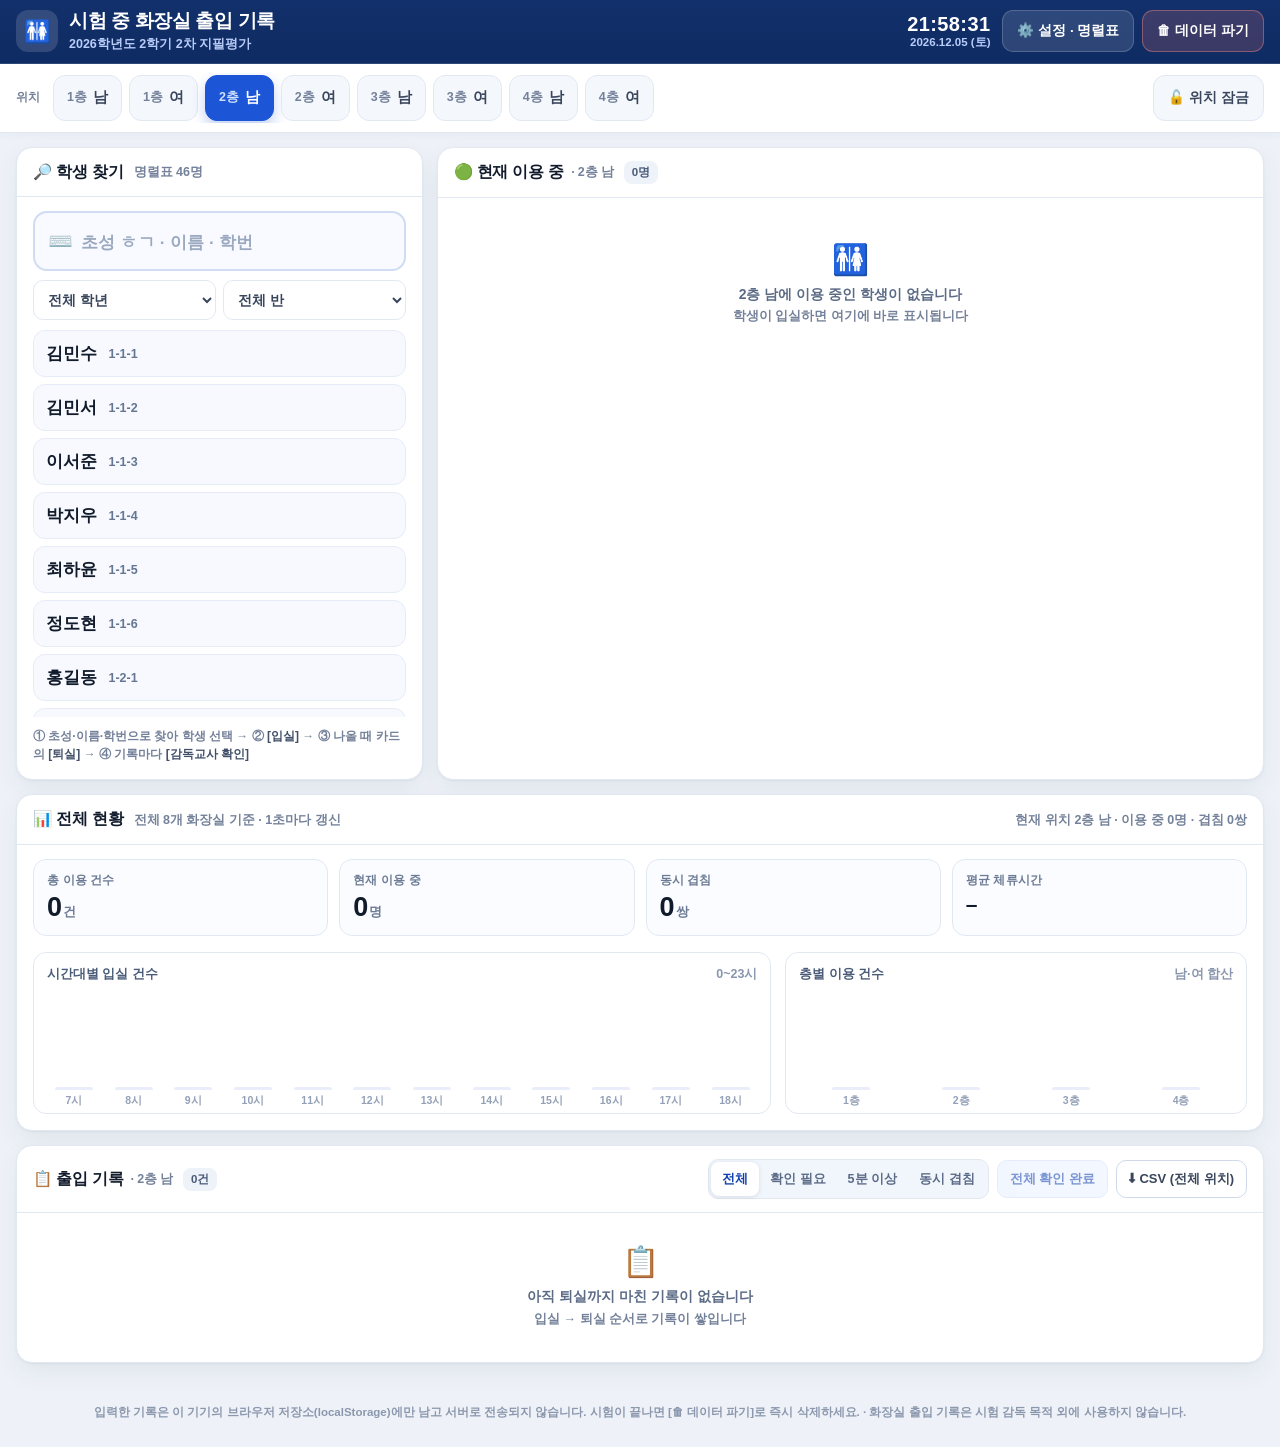
==== commit 21b7581d: "URL 파라미터로 연 위치·잠금 상태 저장" ====
--- a/index.html
+++ b/index.html
@@ -1447,6 +1447,7 @@
     if (z){ S.zone = z; }
     if (sp.get("lock") === "1"){ S.locked = true; }
   } catch(e){}
+  saveSettings();
 
   $("#examName").textContent = S.exam;
   document.title = "시험 중 화장실 출입 기록 · " + zoneName(S.zone);
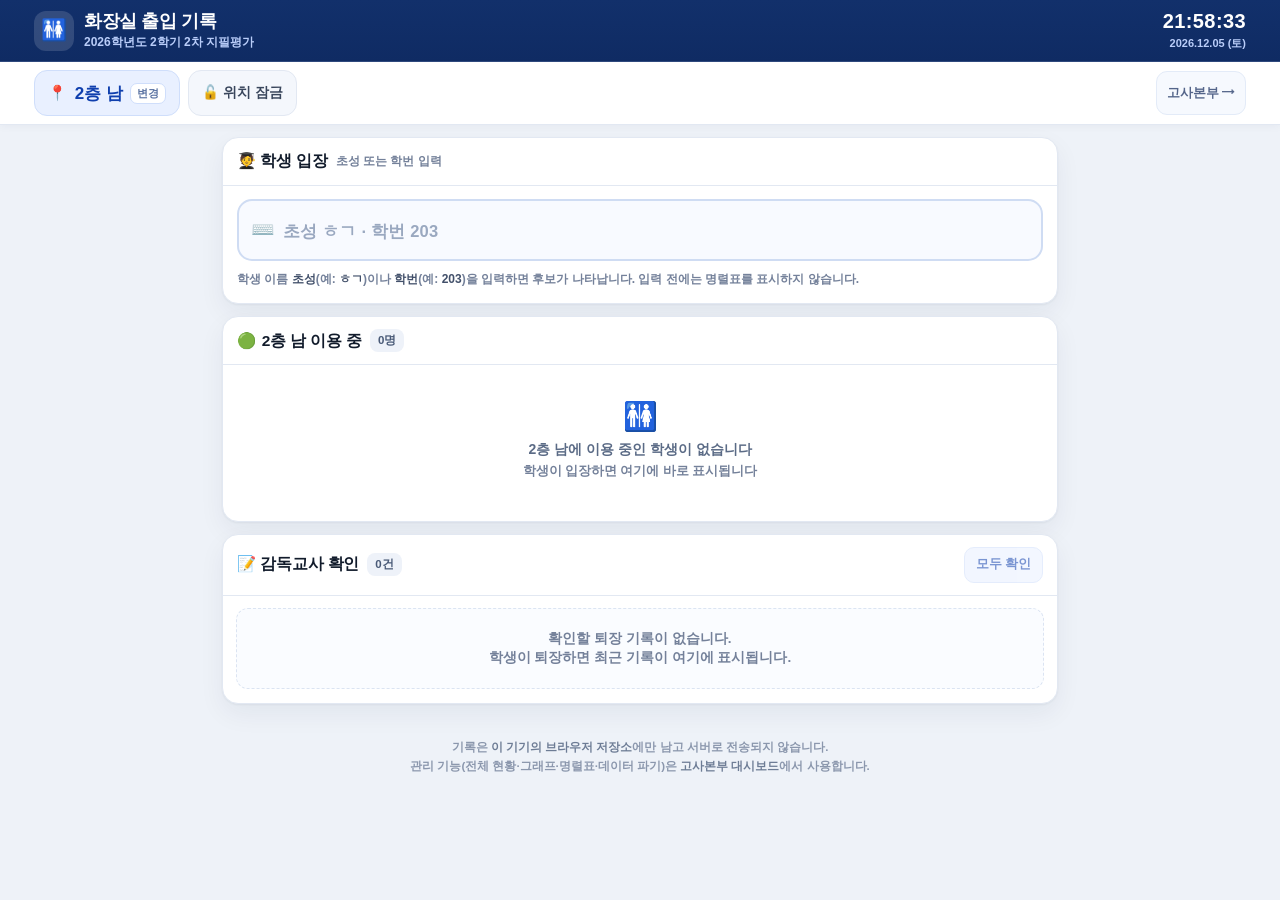
==== commit 88cb88b8: "현장용/고사본부 2페이지 분리 + 보건실 추가 - index.html: 위치 배지·시각, 초성/학번 입력 시에만 자동완성(명렬표 비노출), 이용 중·퇴장·감독교사 확인만 남긴 현장" ====
--- a/index.html
+++ b/index.html
@@ -4,1461 +4,534 @@
 <meta charset="utf-8">
 <meta name="viewport" content="width=device-width,initial-scale=1,viewport-fit=cover">
 <meta name="theme-color" content="#0f2b63">
-<meta name="description" content="시험 중 화장실 출입 기록 웹앱 — 입실·퇴실 시각 기록, 동시 체류 경고, 감독교사 확인, 종료 후 데이터 파기">
-<title>시험 중 화장실 출입 기록</title>
-<style>
-:root{
-  --bg:#eef2f8; --card:#ffffff; --ink:#111b2b; --ink2:#39465c; --muted:#74819a;
-  --line:#e2e8f2; --accent:#1c56d6; --accent2:#0f3fae; --accent-weak:#e9f0ff;
-  --danger:#c92a21; --danger-weak:#fdeceb; --warn:#8a5200; --warn-weak:#fff3da;
-  --ok:#0b7a4b; --ok-weak:#e4f6ec; --radius:16px;
-  --shadow:0 1px 2px rgba(16,32,64,.05),0 10px 26px rgba(16,32,64,.06);
-}
-*{box-sizing:border-box}
-html,body{margin:0;padding:0}
-body{
-  font-family:-apple-system,BlinkMacSystemFont,"Apple SD Gothic Neo","Pretendard","Malgun Gothic","Noto Sans KR",sans-serif;
-  background:var(--bg);color:var(--ink);font-size:16px;line-height:1.45;
-  -webkit-text-size-adjust:100%;-webkit-tap-highlight-color:transparent;
-}
-button{font-family:inherit;font-size:inherit;cursor:pointer;border:0;background:none;color:inherit}
-button:disabled{cursor:not-allowed}
-:focus-visible{outline:3px solid #8db4ff;outline-offset:2px}
-
-.stickytop{position:sticky;top:0;z-index:40}
-/* ---------- top bar ---------- */
-.topbar{
-  background:linear-gradient(180deg,#12306b,#0f2b63);color:#fff;
-  border-bottom:1px solid rgba(255,255,255,.12);
-}
-.topbar-in{max-width:1440px;margin:0 auto;padding:10px 16px;display:flex;align-items:center;gap:14px;flex-wrap:wrap}
-.brand{display:flex;align-items:center;gap:11px;min-width:0;flex:1 1 320px}
-.brand .logo{
-  width:42px;height:42px;flex:0 0 auto;border-radius:12px;background:rgba(255,255,255,.14);
-  display:grid;place-items:center;font-size:22px
-}
-.brand h1{font-size:19px;line-height:1.2;margin:0;letter-spacing:-.02em;font-weight:800}
-.brand p{margin:2px 0 0;font-size:12.5px;color:#b9cdf9;font-weight:600;white-space:nowrap;overflow:hidden;text-overflow:ellipsis;max-width:46vw}
-.top-right{display:flex;align-items:center;gap:8px;flex-wrap:wrap}
-.clock{display:flex;flex-direction:column;align-items:flex-end;line-height:1.15;margin-right:4px}
-.clock b{font-size:20px;font-variant-numeric:tabular-nums;letter-spacing:.02em;font-weight:800}
-.clock span{font-size:11.5px;color:#b9cdf9;font-weight:600}
-.tbtn{
-  display:inline-flex;align-items:center;gap:6px;min-height:42px;padding:0 14px;border-radius:11px;
-  background:rgba(255,255,255,.12);color:#fff;font-size:13.5px;font-weight:700;white-space:nowrap;
-  border:1px solid rgba(255,255,255,.18);transition:background .15s
-}
-.tbtn:hover{background:rgba(255,255,255,.22)}
-.tbtn.dangerous{background:rgba(255,120,110,.18);border-color:rgba(255,140,130,.4)}
-.tbtn.dangerous:hover{background:rgba(255,120,110,.3)}
-
-/* ---------- zone bar ---------- */
-.zonebar{background:#fff;border-bottom:1px solid var(--line);box-shadow:0 2px 8px rgba(16,32,64,.04)}
-.zonebar-in{max-width:1440px;margin:0 auto;padding:9px 16px;display:flex;align-items:center;gap:10px}
-.zones{display:flex;gap:7px;flex:1;overflow-x:auto;scrollbar-width:none;padding:2px}
-.zones::-webkit-scrollbar{display:none}
-.zbtn{
-  flex:0 0 auto;display:flex;align-items:center;gap:6px;min-height:46px;padding:0 13px;border-radius:12px;
-  background:#f4f7fc;border:1.5px solid var(--line);font-weight:800;color:var(--ink2);font-size:14px;
-  transition:.15s;position:relative
-}
-.zbtn .zf{font-size:12.5px;color:var(--muted);font-weight:700}
-.zbtn .zs{font-size:14.5px}
-.zbtn.on{background:var(--accent);border-color:var(--accent);color:#fff;box-shadow:0 6px 14px rgba(28,86,214,.28)}
-.zbtn.on .zf{color:#cfe0ff}
-.zbtn .cnt{
-  display:none;min-width:20px;height:20px;padding:0 6px;border-radius:10px;background:#e6ecf7;color:#42506a;
-  font-size:11.5px;font-weight:800;align-items:center;justify-content:center
-}
-.zbtn.has .cnt{display:inline-flex}
-.zbtn.warn{border-color:#f3c78a;background:#fff7e8}
-.zbtn.warn .cnt{background:#c92a21;color:#fff}
-.zbtn.on.warn{background:#b3261e;border-color:#b3261e;box-shadow:0 6px 14px rgba(179,38,30,.3)}
-.zbtn:disabled{opacity:1;cursor:not-allowed}
-.zbtn:disabled:not(.on){opacity:.55}
-.lockbtn{
-  flex:0 0 auto;display:inline-flex;align-items:center;gap:7px;min-height:46px;padding:0 14px;border-radius:12px;
-  background:#f4f7fc;border:1.5px solid var(--line);font-weight:800;font-size:13.5px;color:var(--ink2)
-}
-.lockbtn.on{background:#0b7a4b;border-color:#0b7a4b;color:#fff}
-.zonelabel{font-size:12px;font-weight:800;color:var(--muted);letter-spacing:.04em;flex:0 0 auto}
-
-/* ---------- layout ---------- */
-main{max-width:1440px;margin:0 auto;padding:14px 16px 40px;display:grid;gap:14px;grid-template-columns:repeat(12,1fr)}
-.card{background:var(--card);border:1px solid var(--line);border-radius:var(--radius);box-shadow:var(--shadow);overflow:hidden}
-.card-h{display:flex;align-items:center;gap:10px;padding:13px 16px;border-bottom:1px solid var(--line);flex-wrap:wrap}
-.card-h h2{margin:0;font-size:15.5px;font-weight:800;letter-spacing:-.01em;display:flex;align-items:center;gap:7px}
-.card-h .sub{font-size:12.5px;color:var(--muted);font-weight:600}
-.card-h .right{margin-left:auto;display:flex;align-items:center;gap:8px}
-#cardSearch{grid-column:span 4}
-#cardUsing{grid-column:span 8}
-#cardSummary{grid-column:span 12}
-#cardLogs{grid-column:span 12}
-@media (max-width:1080px){
-  #cardSearch,#cardUsing{grid-column:span 12}
-}
-
-@media (max-width:640px){
-  .topbar-in{padding:8px 12px;gap:8px}
-  .brand h1{font-size:16px}
-  .brand .logo{width:36px;height:36px;font-size:19px}
-  .clock b{font-size:16px}
-  .clock span{display:none}
-  .tbtn{padding:0 11px;font-size:12.5px;min-height:38px}
-  .zonelabel{display:none}
-  .lockbtn{padding:0 11px;font-size:12.5px}
-}
-
-/* ---------- banner ---------- */
-.banner{
-  grid-column:span 12;display:flex;gap:12px;align-items:flex-start;padding:13px 16px;border-radius:14px;
-  background:linear-gradient(180deg,#fff6f5,#fdeceb);border:1.5px solid #f3b6b1;color:#7d1c15;
-  box-shadow:0 6px 18px rgba(201,42,33,.08)
-}
-.banner.hidden{display:none}
-.banner .ic{font-size:22px;line-height:1.2}
-.banner b{font-size:14.5px}
-.banner p{margin:3px 0 0;font-size:13px;color:#8f2b23;font-weight:600}
-
-/* ---------- search card ---------- */
-.search-body{padding:14px 16px 16px}
-.searchbox{position:relative}
-.searchbox input{
-  width:100%;height:60px;border-radius:14px;border:2px solid #cfdcf3;background:#f8faff;
-  padding:0 48px 0 46px;font-size:21px;font-weight:800;color:var(--ink);letter-spacing:.01em;
-  transition:.15s
-}
-.searchbox input::placeholder{color:#9aa8c0;font-weight:700;font-size:17px}
-.searchbox input:focus{outline:none;border-color:var(--accent);background:#fff;box-shadow:0 0 0 4px rgba(28,86,214,.12)}
-.searchbox .si{position:absolute;left:15px;top:50%;transform:translateY(-50%);font-size:20px;color:#8fa0bd;pointer-events:none}
-.searchbox .clear{
-  position:absolute;right:8px;top:50%;transform:translateY(-50%);width:40px;height:40px;border-radius:50%;
-  display:none;place-items:center;font-size:17px;color:#7b8aa4;background:#eef3fb
-}
-.searchbox.has .clear{display:grid}
-.filters{display:flex;gap:7px;margin-top:9px}
-.filters select{
-  flex:1;height:40px;border-radius:10px;border:1.5px solid var(--line);background:#fff;color:var(--ink2);
-  font-family:inherit;font-size:13.5px;font-weight:700;padding:0 10px
-}
-.hint{margin:10px 0 0;font-size:12px;color:var(--muted);font-weight:600;line-height:1.5}
-.hint b{color:#42506a}
-.results{margin-top:10px;display:flex;flex-direction:column;gap:7px;max-height:min(43vh,430px);overflow-y:auto}
-.res{
-  display:flex;align-items:center;gap:10px;width:100%;text-align:left;padding:11px 12px;border-radius:12px;
-  background:#f7f9fe;border:1.5px solid #e6ecf7;transition:.12s
-}
-.res:hover,.res:focus-visible{background:var(--accent-weak);border-color:#b9cdf9}
-.res .nm{font-size:17px;font-weight:800;letter-spacing:-.01em}
-.res .sid{font-size:12.5px;color:#647692;font-weight:700;margin-left:2px}
-.res .tags{margin-left:auto;display:flex;gap:5px;flex-wrap:wrap;justify-content:flex-end}
-.res.done{opacity:.62}
-.empty{
-  padding:22px 12px;text-align:center;color:var(--muted);font-size:13.5px;font-weight:600;
-  border:1.5px dashed #dbe4f2;border-radius:12px;background:#fafcff
-}
-.sel{
-  margin-top:11px;padding:13px;border-radius:14px;border:2px solid var(--accent);background:linear-gradient(180deg,#f4f8ff,#eaf1ff);
-  display:none;gap:10px;align-items:center
-}
-.sel.on{display:flex}
-.sel .who{flex:1;min-width:0}
-.sel .who b{display:block;font-size:21px;letter-spacing:-.02em;line-height:1.2}
-.sel .who span{font-size:13px;color:#54658a;font-weight:700}
-.btn{
-  display:inline-flex;align-items:center;justify-content:center;gap:7px;min-height:50px;padding:0 20px;
-  border-radius:12px;font-weight:800;font-size:15.5px;transition:.14s;border:1.5px solid transparent;white-space:nowrap
-}
-.btn-primary{background:var(--accent);color:#fff;box-shadow:0 6px 14px rgba(28,86,214,.24)}
-.btn-primary:hover{background:var(--accent2)}
-.btn-primary:disabled{background:#c3cee0;color:#fff;box-shadow:none}
-.btn-ghost{background:#fff;border-color:#cfd9ea;color:var(--ink2)}
-.btn-ghost:hover{background:#f4f7fc}
-.btn-soft{background:var(--accent-weak);color:var(--accent2);border-color:#cfdefb}
-.btn-soft:hover{background:#dbe7ff}
-.btn-danger{background:var(--danger);color:#fff}
-.btn-danger:hover{background:#a92319}
-.btn-sm{min-height:38px;padding:0 12px;font-size:13px;border-radius:10px}
-.btn:disabled{opacity:.55;box-shadow:none;cursor:not-allowed}
-.btn-block{width:100%}
-
-/* ---------- using list ---------- */
-.using-list{display:grid;gap:9px;padding:13px 16px 16px;grid-template-columns:repeat(auto-fill,minmax(250px,1fr))}
-.uitem{
-  position:relative;border:1.5px solid #e1e8f4;border-radius:14px;background:#fbfdff;padding:12px 13px;
-  display:flex;flex-direction:column;gap:8px
-}
-.uitem.sim{border-color:#f0b5ae;background:#fff8f7}
-.uitem .top{display:flex;align-items:flex-start;gap:8px}
-.uitem .nm{font-size:18px;font-weight:800;letter-spacing:-.01em;line-height:1.25}
-.uitem .sid{display:block;font-size:12px;color:#6b7a94;font-weight:700;margin-top:1px}
-.uitem .times{font-size:12.5px;color:#5b6b86;font-weight:700;font-variant-numeric:tabular-nums}
-.uitem .times b{color:var(--ink);font-size:13px}
-.uitem .bottom{display:flex;align-items:center;gap:8px;margin-top:2px}
-.uitem .elapsed{font-size:15px;font-weight:800;color:#2b3d5c;font-variant-numeric:tabular-nums}
-.uitem[data-over="1"]{border-color:#f0b5ae;background:#fff6f5}
-.uitem[data-over="1"] .elapsed{color:var(--danger)}
-.uitem .exit{margin-left:auto;min-height:44px;padding:0 16px;border-radius:11px;background:var(--danger);color:#fff;font-weight:800;font-size:14.5px}
-.uitem .exit:hover{background:#a92319}
-.chip{
-  display:inline-flex;align-items:center;gap:4px;padding:3px 8px;border-radius:8px;font-size:11.5px;font-weight:800;
-  background:#eef2f9;color:#4a5b78;white-space:nowrap
-}
-.chip.warn{background:var(--danger-weak);color:#a3241b}
-.chip.over{background:#fff3da;color:#8a5200}
-.chip.ok{background:var(--ok-weak);color:var(--ok)}
-.chip.dim{background:#eef2f9;color:#6d7c95}
-.uitem .badges{display:flex;gap:5px;flex-wrap:wrap}
-.uitem .badges .chip.over{display:none}
-.uitem[data-over="1"] .badges .chip.over{display:inline-flex}
-
-/* ---------- empty states ---------- */
-.empty-lg{padding:34px 16px;text-align:center;color:var(--muted)}
-.empty-lg .e1{font-size:30px;line-height:1}
-.empty-lg .e2{margin-top:9px;font-size:14px;font-weight:700;color:#5b6b86}
-.empty-lg .e3{margin-top:3px;font-size:12.5px;font-weight:600}
-
-/* ---------- summary ---------- */
-.stats{display:grid;grid-template-columns:repeat(4,1fr);gap:11px;padding:14px 16px 4px}
-@media (max-width:760px){.stats{grid-template-columns:repeat(2,1fr)}}
-.stat{border:1.5px solid var(--line);border-radius:13px;padding:12px 13px;background:#fbfcff}
-.stat .k{font-size:12px;font-weight:800;color:#6d7c95;letter-spacing:.01em}
-.stat .v{font-size:27px;font-weight:800;letter-spacing:-.03em;line-height:1.15;margin-top:3px;font-variant-numeric:tabular-nums}
-.stat .v small{font-size:13px;font-weight:800;color:#6d7c95;margin-left:2px}
-#sAvg{font-size:21px;white-space:nowrap}
-.stat.hot{border-color:#f3c1bb;background:#fff7f6}
-.stat.hot .v{color:var(--danger)}
-.charts{display:grid;grid-template-columns:1.6fr 1fr;gap:14px;padding:12px 16px 16px}
-@media (max-width:860px){.charts{grid-template-columns:1fr}}
-.chart{border:1.5px solid var(--line);border-radius:13px;padding:12px 13px 8px;background:#fff}
-.chart .ct{font-size:12.5px;font-weight:800;color:#4a5b78;margin-bottom:10px;display:flex;justify-content:space-between;gap:8px}
-.chart .ct span{font-weight:700;color:#8996ad}
-.bars{display:flex;align-items:flex-end;gap:6px;height:112px}
-.barw{flex:1;display:flex;flex-direction:column;align-items:center;justify-content:flex-end;gap:5px;height:100%}
-.bar{width:100%;max-width:38px;border-radius:6px 6px 3px 3px;background:linear-gradient(180deg,#4b86f5,#1c56d6);min-height:3px;transition:height .25s}
-.bar.zero{background:#e9eefa;min-height:3px}
-.bar.hi{background:linear-gradient(180deg,#f2766c,#c92a21)}
-.barn{font-size:10.5px;font-weight:800;color:#4a5b78;line-height:1}
-.barl{font-size:10.5px;font-weight:700;color:#93a0b6;line-height:1;white-space:nowrap}
-
-/* ---------- logs ---------- */
-.logtools{display:flex;gap:7px;flex-wrap:wrap;align-items:center}
-.seg{display:inline-flex;background:#f1f5fc;border:1.5px solid var(--line);border-radius:10px;padding:2px}
-.seg button{min-height:34px;padding:0 11px;border-radius:8px;font-size:12.5px;font-weight:800;color:#5b6b86}
-.seg button.on{background:#fff;color:var(--accent2);box-shadow:0 1px 4px rgba(16,32,64,.12)}
-.rows{max-height:min(56vh,620px);overflow-y:auto}
-.row{display:grid;grid-template-columns:1.3fr .8fr .9fr .9fr .85fr 1.95fr;gap:8px;align-items:center;padding:10px 16px;border-top:1px solid var(--line)}
-.row.head{position:sticky;top:0;z-index:2;background:#f8fafd;border-top:0;font-size:11.5px;font-weight:800;color:#6d7c95;letter-spacing:.03em}
-.row.rec{font-size:14px}
-.row.rec:nth-child(odd){background:#fdfefe}
-.row .nm{font-weight:800;font-size:15px;letter-spacing:-.01em;display:flex;align-items:center;gap:6px;flex-wrap:wrap}
-.row .sid{display:block;font-size:11.5px;color:#7a89a2;font-weight:700}
-.row .mono{font-variant-numeric:tabular-nums;font-weight:700;color:#3f4f6b;font-size:13.5px}
-.row .dur{font-weight:800;color:#2b3d5c;font-variant-numeric:tabular-nums}
-.row .dur.over5{color:var(--danger)}
-.row .dur.over5::after{content:" ⏱";font-size:11px}.row .act{display:flex;justify-content:flex-end;align-items:center;gap:6px;flex-wrap:wrap;min-width:0}
-.row .act > *{flex:0 0 auto}
-.row .k{display:none}
-@media (max-width:820px){
-  .row{grid-template-columns:1fr 1fr;row-gap:7px;padding:12px 14px}
-  .row.head{display:none}
-  .row .cell{display:flex;gap:6px;align-items:baseline;font-size:13.5px}
-  .row .k{display:inline;font-size:11px;font-weight:800;color:#93a0b6;min-width:30px}
-  .row .act{grid-column:1/-1;justify-content:flex-start;margin-top:2px}
-}
-.confirm-btn{min-height:36px;padding:0 11px;border-radius:9px;background:var(--accent-weak);color:var(--accent2);border:1.5px solid #c6d8fb;font-weight:800;font-size:12.5px;white-space:nowrap}
-.confirm-btn:hover{background:#d7e4ff}
-.mini-x{width:30px;height:30px;flex:0 0 auto;border-radius:8px;background:#f2f5fb;color:#93a0b6;font-size:12px;font-weight:800;display:inline-flex;align-items:center;justify-content:center}
-.mini-x:hover{background:#fdeceb;color:var(--danger)}
-.checked{display:inline-flex;align-items:center;gap:5px;font-size:11.5px;font-weight:800;color:var(--ok);background:var(--ok-weak);padding:4px 8px;border-radius:8px;white-space:nowrap}
-
-input[type=search]::-webkit-search-cancel-button,input[type=search]::-webkit-search-decoration{-webkit-appearance:none;display:none}
-input[type=search]{-webkit-appearance:none;appearance:none}
-
-/* ---------- toast ---------- */
-.toastwrap{position:fixed;left:50%;bottom:22px;transform:translateX(-50%);z-index:120;display:flex;flex-direction:column;gap:8px;align-items:center;pointer-events:none;width:min(92vw,560px)}
-.toast{
-  background:#16233a;color:#fff;padding:12px 18px;border-radius:12px;font-size:14px;font-weight:700;
-  box-shadow:0 12px 30px rgba(11,22,45,.3);animation:up .18s ease-out;max-width:100%;text-align:center
-}
-.toast.ok{background:#0b6b43}
-.toast.warn{background:#8a3b00}
-.toast.err{background:#a92319}
-@keyframes up{from{opacity:0;transform:translateY(8px)}to{opacity:1;transform:none}}
-
-/* ---------- modal ---------- */
-.overlay{
-  position:fixed;inset:0;z-index:100;background:rgba(11,22,45,.5);backdrop-filter:blur(3px);
-  display:none;align-items:center;justify-content:center;padding:16px
-}
-.overlay.on{display:flex}
-.modal{
-  background:#fff;border-radius:18px;width:100%;max-width:620px;max-height:92vh;display:flex;flex-direction:column;
-  box-shadow:0 30px 70px rgba(9,18,38,.35);animation:up .16s ease-out;overflow:hidden
-}
-.modal.narrow{max-width:480px}
-.modal-h{padding:16px 18px;border-bottom:1px solid var(--line);display:flex;align-items:center;gap:10px}
-.modal-h h3{margin:0;font-size:17px;font-weight:800;letter-spacing:-.01em}
-.modal-h .x{margin-left:auto;width:38px;height:38px;border-radius:10px;background:#f2f5fb;color:#5b6b86;font-size:18px;display:grid;place-items:center}
-.modal-b{padding:16px 18px;overflow-y:auto;display:flex;flex-direction:column;gap:13px}
-.modal-f{padding:13px 18px;border-top:1px solid var(--line);display:flex;gap:8px;justify-content:flex-end;flex-wrap:wrap;background:#fbfcff}
-.field{display:flex;flex-direction:column;gap:6px}
-.field label{font-size:12.5px;font-weight:800;color:#4a5b78}
-.field input[type=text],.field input[type=url],.field textarea{
-  width:100%;border:1.5px solid #d6e0ef;border-radius:11px;padding:11px 12px;font-family:inherit;font-size:14.5px;
-  font-weight:600;color:var(--ink);background:#fbfdff
-}
-.field textarea{min-height:132px;resize:vertical;font-family:ui-monospace,SFMono-Regular,Menlo,monospace;font-size:13px;line-height:1.5}
-.field input:focus,.field textarea:focus{outline:none;border-color:var(--accent);box-shadow:0 0 0 3px rgba(28,86,214,.12)}
-.note{font-size:12px;color:#6d7c95;font-weight:600;line-height:1.55;background:#f6f9fe;border:1px solid #e3ebf8;border-radius:11px;padding:10px 12px}
-.note b{color:#3f4f6b}
-.rowline{display:flex;gap:8px;flex-wrap:wrap}
-.filebtn{
-  display:inline-flex;align-items:center;justify-content:center;min-height:44px;padding:0 14px;border-radius:11px;
-  background:#f2f5fb;border:1.5px solid #d6e0ef;font-weight:800;font-size:13.5px;color:var(--ink2);cursor:pointer
-}
-.filebtn input{display:none}
-.dangerbox{border:1.5px solid #f3c1bb;background:#fff7f6;border-radius:12px;padding:12px 13px;font-size:13px;color:#8f2b23;font-weight:600;line-height:1.55}
-.checkrow{display:flex;align-items:center;gap:9px;font-size:13.5px;font-weight:700;color:#42506a}
-.checkrow input{width:19px;height:19px;accent-color:var(--danger)}
-.footnote{max-width:1440px;margin:0 auto;padding:0 20px 26px;font-size:11.5px;color:#8b97ad;font-weight:600;text-align:center;line-height:1.6}
-</style>
+<meta name="description" content="시험 중 화장실·보건실 출입 기록 — 초성·학번 자동완성으로 입장 시각 기록, 퇴장·감독교사 확인">
+<title>화장실 출입 기록 · 현장용</title>
+<link rel="stylesheet" href="app.css">
 </head>
 <body>
 
-<div class="stickytop">
-<header class="topbar">
-  <div class="topbar-in">
+<header class="top">
+  <div class="top-in">
     <div class="brand">
       <div class="logo" aria-hidden="true">🚻</div>
       <div style="min-width:0">
-        <h1>시험 중 화장실 출입 기록</h1>
+        <h1>화장실 출입 기록</h1>
         <p id="examName">2026학년도 2학기 2차 지필평가</p>
       </div>
     </div>
-    <div class="top-right">
-      <div class="clock"><b id="clock">--:--:--</b><span id="today"></span></div>
-      <button class="tbtn" id="btnSettings">⚙️ 설정 · 명렬표</button>
-      <button class="tbtn dangerous" id="btnDestroy">🗑 데이터 파기</button>
-    </div>
+    <div class="clock"><b id="clock">--:--:--</b><span id="today"></span></div>
   </div>
 </header>
 
-<nav class="zonebar">
-  <div class="zonebar-in">
-    <span class="zonelabel">위치</span>
-    <div class="zones" id="zones" role="tablist" aria-label="화장실 위치 선택"></div>
-    <button class="lockbtn" id="btnLock" aria-pressed="false">🔓 위치 잠금</button>
+<div class="locbar">
+  <div class="locbar-in">
+    <button class="locbadge" id="locBadge" aria-haspopup="dialog">
+      <span class="pin" aria-hidden="true">📍</span>
+      <span id="locName">2층 남</span>
+      <span class="chg" id="locChg">변경</span>
+    </button>
+    <button class="lock" id="btnLock" aria-pressed="false">🔒 위치 잠금</button>
+    <a class="hqlink" href="dashboard.html" title="고사본부 대시보드 열기">고사본부 ⟶</a>
   </div>
-</nav>
 </div>
 
-<main>
-  <div class="banner hidden" id="banner" role="alert" aria-live="assertive">
-    <div class="ic">⚠️</div>
-    <div><b>동시 체류 경고</b><p id="bannerText"></p></div>
+<main class="wrap">
+  <div class="warnbar" id="warnbar" hidden role="alert" aria-live="assertive">
+    <div class="ic" aria-hidden="true">⚠️</div>
+    <div><b>동시 체류 경고</b><p id="warnText"></p></div>
   </div>
 
-  <section class="card" id="cardSearch">
+  <section class="card">
     <div class="card-h">
-      <h2>🔎 학생 찾기</h2>
-      <span class="sub" id="rosterCount"></span>
+      <h2>🧑‍🎓 학생 입장</h2>
+      <span class="sub" id="searchSub">초성 또는 학번 입력</span>
     </div>
-    <div class="search-body">
+    <div class="pad">
       <div class="searchbox" id="searchbox">
         <span class="si" aria-hidden="true">⌨️</span>
         <input id="q" type="search" inputmode="search" autocomplete="off" autocapitalize="off" spellcheck="false"
-               placeholder="초성 ㅎㄱ · 이름 · 학번" aria-label="학생 검색 (초성, 이름, 학번)" aria-controls="results">
-        <button class="clear" id="qClear" aria-label="검색어 지우기">✕</button>
+               placeholder="초성 ㅎㄱ · 학번 203" aria-label="학생 찾기 (초성 또는 학번)" aria-controls="ac" aria-expanded="false">
+        <button class="clear" id="qClear" aria-label="입력 지우기">✕</button>
       </div>
-      <div class="filters">
-        <select id="fGrade" aria-label="학년 필터"><option value="">전체 학년</option></select>
-        <select id="fClass" aria-label="반 필터"><option value="">전체 반</option></select>
+      <div class="ac" id="ac" role="listbox" aria-label="검색 후보" hidden></div>
+      <div class="sel" id="sel" hidden>
+        <div class="who"><b id="selName"></b><span id="selId"></span></div>
+        <button class="btn btn-primary btn-lg" id="btnIn">입장</button>
       </div>
-      <div class="results" id="results" role="listbox" aria-label="검색 결과"></div>
-      <div class="sel" id="sel">
-        <div class="who"><b id="selName"></b><span id="selId"></span></div>
-        <button class="btn btn-primary" id="btnIn">입실</button>
-      </div>
-      <p class="hint">① 초성·이름·학번으로 찾아 학생 선택 → ② <b>[입실]</b> → ③ 나올 때 카드의 <b>[퇴실]</b> → ④ 기록마다 <b>[감독교사 확인]</b></p>
+      <p class="hint" id="idle">학생 이름 <b>초성</b>(예: <b>ㅎㄱ</b>)이나 <b>학번</b>(예: <b>203</b>)을 입력하면 후보가 나타납니다. 입력 전에는 명렬표를 표시하지 않습니다.</p>
     </div>
   </section>
 
-  <section class="card" id="cardUsing">
+  <section class="card">
     <div class="card-h">
-      <h2>🟢 현재 이용 중 <span class="sub" id="usingZone"></span></h2>
+      <h2>🟢 <span id="usingTitle">이용 중</span></h2>
       <span class="chip" id="usingCount">0명</span>
-      <div class="right"><span class="sub" id="otherZones"></span></div>
     </div>
-    <div class="using-list" id="usingList"></div>
+    <div class="using" id="usingList"></div>
   </section>
 
-  <section class="card" id="cardSummary">
+  <section class="card" id="confirmCard">
     <div class="card-h">
-      <h2>📊 전체 현황</h2>
-      <span class="sub">전체 8개 화장실 기준 · 1초마다 갱신</span>
-      <div class="right"><span class="sub" id="zoneScope"></span></div>
+      <h2>📝 감독교사 확인</h2>
+      <span class="chip" id="todoCount">0건</span>
+      <div class="right"><button class="btn btn-soft btn-sm" id="btnConfirmAll">모두 확인</button></div>
     </div>
-    <div class="stats">
-      <div class="stat"><div class="k">총 이용 건수</div><div class="v" id="sTotal">0<small>건</small></div></div>
-      <div class="stat"><div class="k">현재 이용 중</div><div class="v" id="sUsing">0<small>명</small></div></div>
-      <div class="stat hot" id="sSimBox"><div class="k">동시 겹침</div><div class="v" id="sSim">0<small>쌍</small></div></div>
-      <div class="stat"><div class="k">평균 체류시간</div><div class="v" id="sAvg">–</div></div>
-    </div>
-    <div class="charts">
-      <div class="chart">
-        <div class="ct">시간대별 입실 건수 <span>0~23시</span></div>
-        <div class="bars" id="chartHour"></div>
-      </div>
-      <div class="chart">
-        <div class="ct">층별 이용 건수 <span>남·여 합산</span></div>
-        <div class="bars" id="chartFloor"></div>
-      </div>
-    </div>
-  </section>
-
-  <section class="card" id="cardLogs">
-    <div class="card-h">
-      <h2>📋 출입 기록 <span class="sub" id="logZone"></span></h2>
-      <span class="chip" id="logCount">0건</span>
-      <div class="right logtools">
-        <div class="seg" id="logFilter">
-          <button class="on" data-f="all">전체</button>
-          <button data-f="todo">확인 필요</button>
-          <button data-f="over">5분 이상</button>
-          <button data-f="sim">동시 겹침</button>
-        </div>
-        <button class="btn btn-soft btn-sm" id="btnConfirmAll">전체 감독교사 확인</button>
-        <button class="btn btn-ghost btn-sm" id="btnCsv">⬇ CSV (전체 위치)</button>
-      </div>
-    </div>
-    <div class="rows" id="logs"></div>
+    <div class="confirms" id="confirmList"></div>
   </section>
 </main>
 
-<p class="footnote">
-  입력한 기록은 이 기기의 브라우저 저장소(localStorage)에만 남고 서버로 전송되지 않습니다.
-  시험이 끝나면 [🗑 데이터 파기]로 즉시 삭제하세요. · 화장실 출입 기록은 시험 감독 목적 외에 사용하지 않습니다.
+<p class="foot">
+  기록은 <b>이 기기의 브라우저 저장소</b>에만 남고 서버로 전송되지 않습니다.<br>
+  관리 기능(전체 현황·그래프·명렬표·데이터 파기)은 <b>고사본부 대시보드</b>에서 사용합니다.
 </p>
 
-<div class="overlay" id="ovSettings" role="dialog" aria-modal="true" aria-labelledby="setTitle">
-  <div class="modal">
-    <div class="modal-h"><h3 id="setTitle">⚙️ 설정 · 명렬표</h3><button class="x" data-close aria-label="닫기">✕</button></div>
+<div class="overlay" id="ovZone" role="dialog" aria-modal="true" aria-labelledby="zoneTitle">
+  <div class="modal narrow">
+    <div class="modal-h"><h3 id="zoneTitle">📍 위치 선택</h3><button class="x" data-close aria-label="닫기">✕</button></div>
     <div class="modal-b">
-      <div class="field">
-        <label for="setExam">시험명 (상단에 표시)</label>
-        <input id="setExam" type="text" placeholder="예: 2026학년도 2학기 2차 지필평가">
-      </div>
-      <div class="note">
-        <b>현재 명렬표 <span id="setRosterInfo">0명</span></b><br>
-        아래에 붙여넣기만 하면 바로 바뀝니다. 엑셀·구글 시트에서 <b>학년 / 반 / 번호 / 이름</b> 열을 복사해 붙여넣거나,
-        <b>20315 홍길동</b>처럼 학번+이름 한 줄 형식도 됩니다. (머리글 행은 자동으로 건너뜁니다)
-      </div>
-      <div class="field">
-        <label for="setPaste">명렬표 붙여넣기 (CSV · 탭 구분 · 공백 구분)</label>
-        <textarea id="setPaste" placeholder="학년	반	번호	이름&#10;2	3	15	홍길동&#10;2	3	16	김민수"></textarea>
-      </div>
-      <div class="rowline">
-        <label class="filebtn">📄 CSV 파일 선택<input type="file" id="setFile" accept=".csv,.txt,text/csv,text/plain"></label>
-        <button class="btn btn-ghost btn-sm" id="setDefault" type="button">기본 테스트 명렬표 복원</button>
-      </div>
-      <div class="field">
-        <label for="setUrl">구글 시트 / Apps Script URL (선택)</label>
-        <div class="rowline">
-          <input id="setUrl" type="url" placeholder="https://docs.google.com/spreadsheets/d/…" style="flex:1;min-width:0">
-          <button class="btn btn-soft btn-sm" id="setFetch" type="button">불러오기</button>
-        </div>
-      </div>
-      <div class="note" id="setMsg" style="display:none"></div>
+      <div class="zpick" id="zpick"></div>
+      <div class="note">위치를 정한 뒤 <b>🔒 위치 잠금</b>을 누르면 학생이 임의로 바꿀 수 없습니다.<br>
+        태블릿 주소 끝에 <b>?zone=2F&amp;lock=1</b> 처럼 붙여 열면 잠긴 상태로 시작합니다.</div>
     </div>
-    <div class="modal-f">
-      <button class="btn btn-ghost" data-close>취소</button>
-      <button class="btn btn-primary" id="setApply">적용</button>
-    </div>
+    <div class="modal-f"><button class="btn btn-ghost" data-close>닫기</button></div>
   </div>
 </div>
 
-<div class="overlay" id="ovDestroy" role="dialog" aria-modal="true" aria-labelledby="desTitle">
-  <div class="modal narrow">
-    <div class="modal-h"><h3 id="desTitle">🗑 데이터 전체 파기</h3><button class="x" data-close aria-label="닫기">✕</button></div>
-    <div class="modal-b" id="desStep1">
-      <div class="dangerbox">
-        시험 종료 후 개인정보 보호를 위해 기록을 완전히 삭제합니다.<br>
-        <b id="desSummary">기록 0건</b>
-      </div>
-      <p class="note" style="margin:0">파기 전에 <b>CSV로 한 번 내려받아</b> 두면 출입 기록을 보관·보고할 수 있습니다.</p>
-      <label class="checkrow"><input type="checkbox" id="desRoster"> 명렬표까지 함께 삭제 (다음 시험에 다시 입력)</label>
-    </div>
-    <div class="modal-b" id="desStep2" style="display:none">
-      <div class="dangerbox" style="font-size:13.5px">
-        <b>마지막 확인입니다.</b> 이 기기에서 기록이 즉시 사라지며 <b>되돌릴 수 없습니다.</b>
-      </div>
-    </div>
-    <div class="modal-f">
-      <button class="btn btn-ghost" data-close>취소</button>
-      <button class="btn btn-soft" id="desCsv">⬇ CSV 먼저 받기</button>
-      <button class="btn btn-danger" id="desNext">다음</button>
-    </div>
-  </div>
-</div>
-
-<div class="toastwrap" id="toasts" aria-live="polite" aria-atomic="false"></div>
-
+<div class="toastwrap" id="toasts" aria-live="polite"></div>
+
+<script src="core.js"></script>
 <script>
-(function(){
-"use strict";
-window.__errors = [];
-window.addEventListener("error", function(e){ try { window.__errors.push(String(e.message)); } catch(_){} });
-
-/* ================= helpers ================= */
-const $ = (s, r) => (r || document).querySelector(s);
-const $$ = (s, r) => Array.prototype.slice.call((r || document).querySelectorAll(s));
-const pad = n => String(n).padStart(2, "0");
-const pad2 = n => String(n).padStart(2, "0");
-const esc = s => String(s == null ? "" : s).replace(/[&<>"']/g, c => ({"&":"&amp;","<":"&lt;",">":"&gt;",'"':"&quot;","'":"&#39;"}[c]));
-const won = n => Number(n).toLocaleString("ko-KR");
-
-const CHO = ["ㄱ","ㄲ","ㄴ","ㄷ","ㄸ","ㄹ","ㅁ","ㅂ","ㅃ","ㅅ","ㅆ","ㅇ","ㅈ","ㅉ","ㅊ","ㅋ","ㅌ","ㅍ","ㅎ"];
-const CHO_MAP = {};
-CHO.forEach(c => { CHO_MAP[c] = true; });
-const JAMO = /[\u3131-\u318E]/;
-
-function chosungOf(str){
-  let out = "";
-  for (const ch of String(str)){
-    const code = ch.charCodeAt(0);
-    if (code >= 0xAC00 && code <= 0xD7A3) out += CHO[Math.floor((code - 0xAC00) / 588)];
-    else out += ch;
-  }
-  return out;
-}
-
-function fmtTime(ts){ const d = new Date(ts); return pad(d.getHours()) + ":" + pad(d.getMinutes()) + ":" + pad(d.getSeconds()); }
-function fmtHM(ts){ const d = new Date(ts); return pad(d.getHours()) + ":" + pad(d.getMinutes()); }
-function durText(ms){
-  const s = Math.max(0, Math.floor(ms / 1000));
-  const h = Math.floor(s / 3600), m = Math.floor((s % 3600) / 60), ss = s % 60;
-  if (h > 0) return h + "시간 " + m + "분";
-  if (m > 0) return m + "분 " + pad2(ss) + "초";
-  return ss + "초";
-}
-function durShort(ms){
-  const s = Math.max(0, Math.floor(ms / 1000));
-  const m = Math.floor(s / 60);
-  if (m >= 60) return Math.floor(m / 60) + "h " + (m % 60) + "m";
-  return m + "분 " + pad2(s % 60) + "초";
-}
-
-function todayKey(){ const d = new Date(); return d.getFullYear() + pad(d.getMonth()+1) + pad(d.getDate()); }
-function dateLabel(){
-  const d = new Date();
-  const days = ["일","월","화","수","목","금","토"];
-  return d.getFullYear() + "." + pad(d.getMonth()+1) + "." + pad(d.getDate()) + " (" + days[d.getDay()] + ")";
-}
-
-/* ================= zones ================= */
-const ZONES = [
-  {code:"1M", floor:1, sex:"남"}, {code:"1F", floor:1, sex:"여"},
-  {code:"2M", floor:2, sex:"남"}, {code:"2F", floor:2, sex:"여"},
-  {code:"3M", floor:3, sex:"남"}, {code:"3F", floor:3, sex:"여"},
-  {code:"4M", floor:4, sex:"남"}, {code:"4F", floor:4, sex:"여"}
-];
-const ZMAP = {};
-ZONES.forEach(z => { ZMAP[z.code] = z; });
-const zoneName = code => { const z = ZMAP[code]; return z ? z.floor + "층 " + z.sex : code; };
-
-function parseZoneParam(v){
-  if (!v) return null;
-  const s = decodeURIComponent(v).replace(/\s/g, "").toUpperCase();
-  let m = s.match(/^([1-4])([MF])$/);
-  if (m) return m[1] + m[2];
-  m = s.match(/^([1-4])층?(남|여)/);
-  if (m) return m[1] + (m[2] === "남" ? "M" : "F");
-  return null;
-}
-
-/* ================= storage ================= */
-const K_REC = "examRestroom.records.v1";
-const K_ROSTER = "examRestroom.roster.v1";
-const K_SET = "examRestroom.settings.v1";
-let storageOK = true;
-
-function lsGet(k){
-  try { return localStorage.getItem(k); } catch(e){ storageOK = false; return null; }
-}
-function lsSet(k, v){
-  try { localStorage.setItem(k, v); } catch(e){ storageOK = false; }
-}
-function lsDel(k){ try { localStorage.removeItem(k); } catch(e){} }
-
-/* ================= default roster ================= */
-const DEFAULT_ROSTER = [
-  ["김민수",1,1,1],["김민서",1,1,2],["이서준",1,1,3],["박지우",1,1,4],["최하윤",1,1,5],["정도현",1,1,6],
-  ["홍길동",1,2,1],["강예린",1,2,7],["윤서아",1,2,12],["송지호",1,2,15],["한유진",1,2,21],
-  ["황건호",1,3,2],["김도윤",1,3,9],["이지안",1,3,11],["오세훈",1,3,18],["남주원",1,3,24],
-  ["김민수",2,1,3],["박서연",2,1,5],["정하늘",2,1,8],["배준서",2,1,14],["임채원",2,1,20],
-  ["이서준",2,2,1],["김민서",2,2,6],["서지훈",2,2,10],["문가영",2,2,13],["조은우",2,2,17],
-  ["박지우",2,3,2],["신유나",2,3,4],["권태현",2,3,7],["노아름",2,3,16],["유건우",2,3,22],
-  ["최예진",3,1,1],["장민호",3,1,5],["김나연",3,1,9],["심재원",3,1,12],["하도경",3,1,19],
-  ["홍길동",3,2,4],["이하람",3,2,8],["서준혁",3,2,11],["안소미",3,2,15],["표지훈",3,2,23],
-  ["강지원",3,3,2],["백서진",3,3,6],["임하은",3,3,10],["진우성",3,3,14],["남기훈",3,3,25]
-];
-function buildDefaultRoster(){
-  return DEFAULT_ROSTER.map((r, i) => ({
-    key: "d" + i, name: r[0], grade: r[1], cls: r[2], num: r[3]
-  }));
-}
-
-/* ================= state ================= */
-const S = {
-  zone: "2M",
-  locked: false,
-  exam: "2026학년도 2학기 2차 지필평가",
-  roster: [],
-  records: [],
-  selected: null,      // student object
-  candidates: [],      // current result list
-  logFilter: "all",
-  destroyedStep: 1
-};
-
-function load(){
-  const r = lsGet(K_ROSTER);
-  if (r){
+(function () {
+  "use strict";
+  var R = window.RR;
+  var $ = R.$, $$ = R.$$;
+
+  var S = {
+    zone: "2M",
+    locked: false,
+    exam: "2026학년도 2학기 2차 지필평가",
+    roster: [],
+    records: [],
+    results: [],
+    sel: null,
+    overNotified: {}
+  };
+
+  /* ---------- 저장 ---------- */
+  function load() {
+    var set = R.store.readSettings();
+    if (set && set.exam) S.exam = String(set.exam);
+    if (set && set.zone && R.zone(set.zone)) S.zone = set.zone;
+    S.locked = !!(set && set.locked);
+    S.roster = R.store.readRoster();
+    S.records = R.store.readRecords();
+  }
+  function saveRecords() { R.store.writeRecords(S.records); }
+  function saveSettings() { R.store.writeSettings({ zone: S.zone, locked: S.locked, exam: S.exam }); }
+
+  /* ---------- 위치 ---------- */
+  function renderLoc() {
+    $("#locName").textContent = R.zoneName(S.zone);
+    var badge = $("#locBadge");
+    badge.classList.toggle("nurse", R.isNurse(S.zone));
+    $("#locChg").textContent = S.locked ? "잠김" : "변경";
+    var lb = $("#btnLock");
+    lb.classList.toggle("on", S.locked);
+    lb.setAttribute("aria-pressed", String(S.locked));
+    lb.textContent = S.locked ? "🔒 잠김" : "🔓 위치 잠금";
+    lb.title = S.locked ? "잠금을 풀면 위치를 바꿀 수 있습니다" : "이 기기의 위치를 고정합니다";
+    $("#usingTitle").textContent = R.zoneName(S.zone) + " 이용 중";
+  }
+
+  function buildZonePicker() {
+    var wrap = $("#zpick");
+    wrap.innerHTML = R.ZONES.map(function (z) {
+      var cls = (z.code === S.zone ? "on " : "") + (z.kind === "nurse" ? "nurse" : "");
+      var label = z.kind === "nurse" ? "🏥 보건실" : (z.floor + "층 " + z.sex);
+      return '<button type="button" class="' + cls.trim() + '" data-zone="' + z.code + '">' + label + '</button>';
+    }).join("");
+  }
+
+  function openZone() {
+    if (S.locked) { R.toast("🔒 위치가 잠겨 있습니다. [위치 잠금]을 먼저 해제하세요", "warn"); return; }
+    buildZonePicker();
+    $("#ovZone").classList.add("on");
+  }
+
+  function setZone(code) {
+    if (!R.zone(code)) return;
+    if (S.locked) { R.toast("🔒 위치가 잠겨 있습니다", "warn"); return; }
+    S.zone = code;
+    saveSettings();
     try {
-      const arr = JSON.parse(r);
-      if (Array.isArray(arr) && arr.length) S.roster = arr;
-    } catch(e){}
-  }
-  if (!S.roster.length) S.roster = buildDefaultRoster();
-
-  const rec = lsGet(K_REC);
-  if (rec){
-    try {
-      const arr = JSON.parse(rec);
-      if (Array.isArray(arr)) S.records = arr.filter(x => x && x.id && x.inAt);
-    } catch(e){}
-  }
-  const set = lsGet(K_SET);
-  if (set){
-    try {
-      const o = JSON.parse(set);
-      if (o.zone && ZMAP[o.zone]) S.zone = o.zone;
-      if (typeof o.locked === "boolean") S.locked = o.locked;
-      if (o.exam) S.exam = String(o.exam);
-    } catch(e){}
-  }
-}
-function saveRecords(){ lsSet(K_REC, JSON.stringify(S.records)); }
-function saveSettings(){ lsSet(K_SET, JSON.stringify({zone:S.zone, locked:S.locked, exam:S.exam})); }
-function saveRoster(){ lsSet(K_ROSTER, JSON.stringify(S.roster)); }
-
-/* ================= student helpers ================= */
-function idText(s){
-  if (s.cls && s.num) return (s.grade ? s.grade + "-" : "") + s.cls + "-" + s.num;
-  if (s.num) return String(s.num) + "번";
-  return "학번 없음";
-}
-function idDigits(s){
-  let d = "";
-  if (s.grade) d += String(s.grade);
-  if (s.cls) d += pad2(s.cls);
-  if (s.num) d += pad2(s.num);
-  return d;
-}
-function sameStudent(a, b){
-  if (!a || !b) return false;
-  if (a.name !== b.name) return false;
-  return idText(a) === idText(b);
-}
-
-// name match: supports full syllables, partial substring, and chosung (ㅎㄱ)
-function nameMatches(name, q){
-  if (!q) return true;
-  const full = Array.from(name);
-  const cho = Array.from(chosungOf(name));
-  const qa = Array.from(q);
-  if (qa.length > full.length) return false;
-  for (let i = 0; i + qa.length <= full.length; i++){
-    let ok = true;
-    for (let j = 0; j < qa.length; j++){
-      const qc = qa[j], fc = full[i + j], cc = cho[i + j];
-      if (JAMO.test(qc)) { if (qc !== cc) { ok = false; break; } }
-      else { if (qc !== fc) { ok = false; break; } }
-    }
-    if (ok) return true;
-  }
-  return false;
-}
-
-function searchRoster(qRaw, grade, cls){
-  const q = String(qRaw || "").replace(/\s+/g, "");
-  const digits = q.replace(/[^0-9]/g, "");
-  const isDigit = /^[0-9\-]+$/.test(q) && digits.length > 0;
-  let list = S.roster.filter(s => {
-    if (grade && String(s.grade) !== String(grade)) return false;
-    if (cls && String(s.cls) !== String(cls)) return false;
-    return true;
-  });
-  if (q){
-    list = list.filter(s => {
-      if (isDigit){
-        const d = idDigits(s);
-        return d.indexOf(digits) !== -1 || idText(s).indexOf(q) !== -1;
-      }
-      return nameMatches(s.name, q);
-    });
-  }
-  // exact prefix first, then name order
-  list.sort((a,b) => {
-    const an = a.name, bn = b.name;
-    const ap = q && !isDigit && an.indexOf(q) === 0 ? 0 : (q ? 1 : 0);
-    const bp = q && !isDigit && bn.indexOf(q) === 0 ? 0 : (q ? 1 : 0);
-    if (ap !== bp) return ap - bp;
-    if (a.grade !== b.grade) return a.grade - b.grade;
-    if (a.cls !== b.cls) return a.cls - b.cls;
-    if (a.num !== b.num) return a.num - b.num;
-    return an.localeCompare(bn, "ko");
-  });
-  return list;
-}
-
-/* ================= record helpers ================= */
-function activeOf(zone){
-  return S.records.filter(r => !r.outAt && (!zone || r.zone === zone));
-}
-function activeCountByZone(){
-  const m = {};
-  ZONES.forEach(z => { m[z.code] = 0; });
-  S.records.forEach(r => { if (!r.outAt) m[r.zone] = (m[r.zone] || 0) + 1; });
-  return m;
-}
-function activeForStudent(s){
-  return S.records.find(r => !r.outAt && r.name === s.name && r.sid === idText(s));
-}
-function overlaps(a, b){
-  if (a === b || a.zone !== b.zone) return false;
-  const aEnd = a.outAt || Infinity, bEnd = b.outAt || Infinity;
-  return a.inAt < bEnd && b.inAt < aEnd;
-}
-function simPartners(rec){
-  return S.records.filter(o => overlaps(rec, o));
-}
-
-/* ================= render: zones ================= */
-function renderZones(){
-  const counts = activeCountByZone();
-  const wrap = $("#zones");
-  wrap.innerHTML = ZONES.map(z => {
-    const n = counts[z.code] || 0;
-    const cls = ["zbtn"];
-    if (z.code === S.zone) cls.push("on");
-    if (n > 0) cls.push("has");
-    if (n >= 2) cls.push("warn");
-    return '<button class="' + cls.join(" ") + '" role="tab" aria-selected="' + (z.code === S.zone) +
-      '" data-zone="' + z.code + '" ' + (S.locked ? "disabled" : "") + ' title="' + zoneName(z.code) + '">' +
-      '<span class="zf">' + z.floor + '층</span><span class="zs">' + z.sex + '</span>' +
-      '<span class="cnt">' + (n > 0 ? n : "") + '</span></button>';
-  }).join("");
-  const lb = $("#btnLock");
-  lb.classList.toggle("on", S.locked);
-  lb.setAttribute("aria-pressed", String(S.locked));
-  lb.textContent = S.locked ? "🔒 위치 잠금" : "🔓 위치 잠금";
-  lb.title = S.locked ? "잠금을 풀면 다른 화장실로 바꿀 수 있습니다" : "이 기기의 화장실 위치를 고정합니다";
-}
-
-/* ================= render: search results ================= */
-function renderResults(){
-  const box = $("#results");
-  const q = $("#q").value;
-  const g = $("#fGrade").value;
-  const c = $("#fClass").value;
-  const list = searchRoster(q, g, c);
-  S.candidates = list.slice(0, 60);
-  $("#rosterCount").textContent = "명렬표 " + S.roster.length + "명";
-
-  if (!list.length){
-    box.innerHTML = '<div class="empty">검색 결과가 없습니다.<br>초성(예: ㅎㄱ)이나 이름 일부, 학번(예: 20315)으로 다시 찾아보세요.</div>';
-    return;
-  }
-  const shown = S.candidates;
-  box.innerHTML = shown.map((s, i) => {
-    const act = activeForStudent(s);
-    const tags = [];
-    if (act) tags.push('<span class="chip warn">이용 중 ' + zoneName(act.zone) + '</span>');
-    if (S.selected === s) tags.push('<span class="chip ok">선택됨</span>');
-    return '<button class="res' + (act ? " done" : "") + '" role="option" data-i="' + i + '" aria-selected="' + (S.selected === s) + '">' +
-      '<span class="nm">' + esc(s.name) + '</span><span class="sid">' + esc(idText(s)) + '</span>' +
-      '<span class="tags">' + tags.join("") + '</span></button>';
-  }).join("") + (list.length > shown.length ? '<div class="empty" style="padding:9px;font-size:12px">외 ' + (list.length - shown.length) + '명 더 있음 — 검색어를 좁혀 주세요</div>' : "");
-}
-
-function renderSelected(){
-  const el = $("#sel");
-  const s = S.selected;
-  if (!s){ el.classList.remove("on"); return; }
-  el.classList.add("on");
-  $("#selName").textContent = s.name;
-  $("#selId").textContent = idText(s) + (s.grade ? " · " + s.grade + "학년" : "");
-  const act = activeForStudent(s);
-  const btn = $("#btnIn");
-  if (act){
-    btn.disabled = true;
-    btn.textContent = "이용 중";
-    $("#selId").textContent += " · 이미 " + zoneName(act.zone) + " 이용 중 (" + fmtTime(act.inAt) + " 입실)";
-  } else {
-    btn.disabled = false;
-    btn.textContent = "입실";
-  }
-}
-
-/* ================= render: using ================= */
-function renderUsing(){
-  const now = Date.now();
-  const list = activeOf(S.zone).slice().sort((a,b) => a.inAt - b.inAt);
-  const counts = activeCountByZone();
-  const totalActive = Object.keys(counts).reduce((n,k) => n + counts[k], 0);
-  const others = totalActive - (counts[S.zone] || 0);
-
-  $("#usingZone").textContent = "· " + zoneName(S.zone);
-  $("#usingCount").textContent = list.length + "명";
-  $("#otherZones").textContent = others > 0 ? "다른 위치 " + others + "명 이용 중" : "";
-
-  const wrap = $("#usingList");
-  if (!list.length){
-    wrap.innerHTML = '<div class="empty-lg" style="grid-column:1/-1"><div class="e1">🚻</div>' +
-      '<div class="e2">' + zoneName(S.zone) + '에 이용 중인 학생이 없습니다</div>' +
-      '<div class="e3">학생이 입실하면 여기에 바로 표시됩니다</div></div>';
-    return;
-  }
-  wrap.innerHTML = list.map(r => {
-    const sim = simPartners(r);
-    const el = now - r.inAt;
-    const over = el >= 5 * 60 * 1000;
-    return '<article class="uitem' + (sim.length ? " sim" : "") + '" data-id="' + r.id + '" data-since="' + r.inAt + '" data-over="' + (over ? 1 : 0) + '">' +
-      '<div class="top"><div style="flex:1;min-width:0"><span class="nm">' + esc(r.name) + '</span><span class="sid">' + esc(r.sid) + '</span></div>' +
-        '<button class="mini-x" data-cancel="' + r.id + '" aria-label="입실 취소" title="입실 취소 (잘못 입력한 경우)">✕</button></div>' +
-      '<div class="times">입실 <b>' + fmtTime(r.inAt) + '</b></div>' +
-      '<div class="badges">' +
-        (sim.length ? '<span class="chip warn">⚠️ 동시 체류 ' + (sim.length + 1) + '명</span>' : "") +
-        '<span class="chip over">⏱ 5분 이상</span>' +
-        '<span class="chip dim">' + zoneName(r.zone) + '</span>' +
-      '</div>' +
-      '<div class="bottom"><span class="elapsed" data-elapsed>' + durShort(el) + '</span>' +
-      '<button class="exit" data-exit="' + r.id + '">퇴실</button></div>' +
-    '</article>';
-  }).join("");
-}
-
-/* ================= render: summary ================= */
-function renderSummary(){
-  const total = S.records.length;
-  const actives = S.records.filter(r => !r.outAt);
-  const done = S.records.filter(r => r.outAt);
-  let pairs = 0, simRecs = {};
-  for (let i = 0; i < S.records.length; i++){
-    for (let j = i + 1; j < S.records.length; j++){
-      if (overlaps(S.records[i], S.records[j])){
-        pairs++;
-        simRecs[S.records[i].id] = 1; simRecs[S.records[j].id] = 1;
-      }
-    }
-  }
-  const avg = done.length ? done.reduce((n, r) => n + (r.outAt - r.inAt), 0) / done.length : 0;
-
-  $("#sTotal").innerHTML = total + '<small>건</small>';
-  $("#sUsing").innerHTML = actives.length + '<small>명</small>';
-  $("#sSim").innerHTML = pairs + '<small>쌍</small>';
-  $("#sAvg").textContent = done.length ? durShort(avg) : "–";
-  $("#sSimBox").classList.toggle("hot", pairs > 0);
-
-  // hour chart 0~23
-  const hours = new Array(24).fill(0);
-  S.records.forEach(r => { hours[new Date(r.inAt).getHours()]++; });
-  const maxH = Math.max.apply(null, hours.concat([1]));
-  const usedH = hours.map((v,i) => v > 0 ? i : -1).filter(i => i >= 0);
-  let lo = 7, hi = 18;
-  if (usedH.length){ lo = Math.min(7, usedH[0]); hi = Math.max(18, usedH[usedH.length-1]); }
-  let htmlH = "";
-  for (let h = lo; h <= hi; h++){
-    const v = hours[h];
-    const pct = Math.round(v / maxH * 100);
-    htmlH += '<div class="barw"><span class="barn">' + (v || "") + '</span>' +
-      '<div class="bar' + (v ? "" : " zero") + '" style="height:' + (v ? Math.max(pct, 6) : 3) + '%"></div>' +
-      '<span class="barl">' + h + '시</span></div>';
-  }
-  $("#chartHour").innerHTML = htmlH;
-
-  const floors = [1,2,3,4].map(f => S.records.filter(r => ZMAP[r.zone] && ZMAP[r.zone].floor === f).length);
-  const maxF = Math.max.apply(null, floors.concat([1]));
-  $("#chartFloor").innerHTML = floors.map((v, i) => {
-    const pct = Math.round(v / maxF * 100);
-    return '<div class="barw"><span class="barn">' + (v || "") + '</span>' +
-      '<div class="bar' + (v ? "" : " zero") + '" style="height:' + (v ? Math.max(pct, 6) : 3) + '%"></div>' +
-      '<span class="barl">' + (i + 1) + '층</span></div>';
-  }).join("");
-
-  const zc = activeOf(S.zone).length;
-  let zp = 0;
-  const zr = S.records.filter(r => r.zone === S.zone);
-  for (let i = 0; i < zr.length; i++) for (let j = i+1; j < zr.length; j++) if (overlaps(zr[i], zr[j])) zp++;
-  $("#zoneScope").textContent = "현재 위치 " + zoneName(S.zone) + " · 이용 중 " + zc + "명 · 겹침 " + zp + "쌍";
-}
-
-/* ================= render: logs ================= */
-function renderLogs(){
-  const rows = S.records.filter(r => r.zone === S.zone).slice().sort((a,b) => (b.outAt || b.inAt) - (a.outAt || a.inAt));
-  const done = rows.filter(r => r.outAt);
-  const todo = done.filter(r => !r.checkedAt).length;
-
-  $("#logZone").textContent = "· " + zoneName(S.zone);
-  $("#logCount").textContent = done.length + "건" + (todo ? " · 미확인 " + todo : "");
-  $("#btnConfirmAll").disabled = todo === 0;
-  $("#btnConfirmAll").textContent = todo ? "전체 감독교사 확인 (" + todo + ")" : "전체 확인 완료";
-
-  let list = done;
-  if (S.logFilter === "todo") list = done.filter(r => !r.checkedAt);
-  else if (S.logFilter === "over") list = done.filter(r => (r.outAt - r.inAt) >= 5 * 60 * 1000);
-  else if (S.logFilter === "sim") list = done.filter(r => simPartners(r).length > 0);
-
-  const wrap = $("#logs");
-  if (!list.length){
-    wrap.innerHTML = '<div class="empty-lg"><div class="e1">📋</div><div class="e2">' +
-      (done.length ? "조건에 맞는 기록이 없습니다" : "아직 퇴실까지 마친 기록이 없습니다") +
-      '</div><div class="e3">' + (done.length ? "다른 필터를 눌러 보세요" : "입실 → 퇴실 순서로 기록이 쌓입니다") + '</div></div>';
-    return;
-  }
-
-  const head = '<div class="row head"><div>학생</div><div>위치</div><div>입실</div><div>퇴실</div><div>체류</div><div style="text-align:right">감독교사 확인</div></div>';
-  const body = list.map(r => {
-    const d = r.outAt - r.inAt;
-    const sim = simPartners(r).length > 0;
-    const over = d >= 5 * 60 * 1000;
-    return '<div class="row rec">' +
-      '<div class="cell"><span class="k">학생</span><div><span class="nm">' + esc(r.name) +
-        (sim ? ' <span class="chip warn">동시</span>' : '') + '</span><span class="sid">' + esc(r.sid) + '</span></div></div>' +
-      '<div class="cell"><span class="k">위치</span><span class="mono">' + zoneName(r.zone) + '</span></div>' +
-      '<div class="cell"><span class="k">입실</span><span class="mono">' + fmtTime(r.inAt) + '</span></div>' +
-      '<div class="cell"><span class="k">퇴실</span><span class="mono">' + fmtTime(r.outAt) + '</span></div>' +
-      '<div class="cell"><span class="k">체류</span><span class="dur' + (over ? " over5" : "") + '">' + durShort(d) + '</span></div>' +
-      '<div class="act">' + (r.checkedAt
-        ? '<span class="checked">✓ 확인 완료 ' + fmtTime(r.checkedAt) + '</span>'
-        : '<button class="confirm-btn" data-confirm="' + r.id + '">감독교사 확인</button>') +
-        '<button class="mini-x" data-del="' + r.id + '" aria-label="기록 삭제" title="기록 삭제">✕</button>' +
-      '</div></div>';
-  }).join("");
-  wrap.innerHTML = head + body;
-}
-
-/* ================= banner ================= */
-function renderBanner(){
-  const counts = activeCountByZone();
-  const hot = ZONES.filter(z => (counts[z.code] || 0) >= 2);
-  const b = $("#banner");
-  if (!hot.length){ b.classList.add("hidden"); return; }
-  b.classList.remove("hidden");
-  $("#bannerText").textContent = hot.map(z => {
-    const rs = activeOf(z.code);
-    return zoneName(z.code) + " " + rs.length + "명 (" + rs.map(r => r.name + " " + fmtTime(r.inAt)).join(", ") + ")";
-  }).join(" / ") + " — 같은 화장실 동시 이용, 확인이 필요합니다.";
-}
-
-/* ================= render all ================= */
-function renderAll(){
-  $("#examName").textContent = S.exam;
-  document.title = "시험 중 화장실 출입 기록 · " + zoneName(S.zone);
-  renderZones();
-  renderResults();
-  renderSelected();
-  renderUsing();
-  renderSummary();
-  renderLogs();
-  renderBanner();
-}
-
-/* ================= tick ================= */
-function tick(){
-  const d = new Date();
-  $("#clock").textContent = pad(d.getHours()) + ":" + pad(d.getMinutes()) + ":" + pad(d.getSeconds());
-  $("#today").textContent = dateLabel();
-  const now = Date.now();
-  $$("#usingList .uitem").forEach(el => {
-    const since = Number(el.getAttribute("data-since"));
-    if (!since) return;
-    const ms = now - since;
-    const e = el.querySelector("[data-elapsed]");
-    if (e) e.textContent = durShort(ms);
-    const wasOver = el.getAttribute("data-over") === "1";
-    const over = ms >= 5 * 60 * 1000;
-    if (over !== wasOver){
-      el.setAttribute("data-over", over ? "1" : "0");
-      if (over) toast("⏱ " + zoneName(S.zone) + " 5분 이상 체류 중인 학생이 있습니다", "warn");
-    }
-  });
-}
-
-/* ================= toast ================= */
-function toast(msg, kind){
-  const wrap = $("#toasts");
-  const el = document.createElement("div");
-  el.className = "toast" + (kind ? " " + kind : "");
-  el.textContent = msg;
-  wrap.appendChild(el);
-  setTimeout(() => { el.style.opacity = "0"; el.style.transition = "opacity .25s"; setTimeout(() => el.remove(), 260); }, 2600);
-}
-
-/* ================= actions ================= */
-function setZone(code){
-  if (!ZMAP[code] || S.locked) return;
-  S.zone = code;
-  saveSettings();
-  try {
-    const u = new URL(location.href);
-    u.searchParams.set("zone", code);
-    history.replaceState(null, "", u.toString());
-  } catch(e){}
-  S.selected = null;
-  $("#q").value = "";
-  $("#searchbox").classList.remove("has");
-  renderAll();
-}
-
-function selectStudent(s){
-  S.selected = s;
-  renderSelected();
-  renderResults();
-  $("#sel").scrollIntoView({block:"nearest", behavior:"smooth"});
-}
-
-function doCheckIn(){
-  const s = S.selected;
-  if (!s) { toast("먼저 학생을 선택하세요", "warn"); return; }
-  const act = activeForStudent(s);
-  if (act){ toast(s.name + " 학생은 이미 " + zoneName(act.zone) + " 이용 중입니다", "warn"); return; }
-  const rec = {
-    id: "r" + Date.now().toString(36) + Math.random().toString(36).slice(2, 7),
-    name: s.name, sid: idText(s), grade: s.grade, cls: s.cls, num: s.num,
-    zone: S.zone, inAt: Date.now(), outAt: null, checkedAt: null
-  };
-  S.records.push(rec);
-  saveRecords();
-  const zoneNow = activeOf(S.zone).length;
-  S.selected = null;
-  $("#q").value = "";
-  $("#searchbox").classList.remove("has");
-  $("#q").focus();
-  renderAll();
-  try { if (navigator.vibrate) navigator.vibrate(25); } catch(e){}
-  toast("✅ " + rec.name + " 입실 " + fmtTime(rec.inAt) + " · " + zoneName(S.zone), "ok");
-  if (zoneNow >= 2) toast("⚠️ " + zoneName(S.zone) + " " + zoneNow + "명 동시 이용 중", "warn");
-}
-
-function doCheckOut(id){
-  const r = S.records.find(x => x.id === id);
-  if (!r || r.outAt) return;
-  r.outAt = Date.now();
-  saveRecords();
-  renderAll();
-  const over = (r.outAt - r.inAt) >= 5 * 60 * 1000;
-  toast("🚪 " + r.name + " 퇴실 " + fmtTime(r.outAt) + " · 체류 " + durShort(r.outAt - r.inAt) + (over ? " (5분 이상)" : ""), over ? "warn" : "");
-}
-
-function doConfirm(id){
-  const r = S.records.find(x => x.id === id);
-  if (!r) return;
-  r.checkedAt = Date.now();
-  saveRecords();
-  renderAll();
-  toast("✓ " + r.name + " 감독교사 확인 완료", "ok");
-}
-
-function doConfirmAll(){
-  const t = Date.now();
-  let n = 0;
-  S.records.forEach(r => {
-    if (r.zone === S.zone && r.outAt && !r.checkedAt){ r.checkedAt = t; n++; }
-  });
-  if (!n){ toast("확인할 기록이 없습니다"); return; }
-  saveRecords();
-  renderAll();
-  toast("✓ " + zoneName(S.zone) + " 기록 " + n + "건 확인 완료", "ok");
-}
-
-/* ================= CSV ================= */
-function csvCell(v){
-  const s = String(v == null ? "" : v);
-  return /[",\n]/.test(s) ? '"' + s.replace(/"/g, '""') + '"' : s;
-}
-function buildCSV(scopeAll){
-  const rows = S.records.filter(r => scopeAll || r.zone === S.zone)
-    .slice().sort((a,b) => a.inAt - b.inAt);
-  const head = ["번호","이름","학번","학년","반","출석번호","화장실","입실시각","퇴실시각","체류(초)","체류(표시)","동시체류","감독교사확인시각","상태"];
-  const lines = [head.map(csvCell).join(",")];
-  rows.forEach((r, i) => {
-    const sim = simPartners(r).length > 0;
-    const d = r.outAt ? Math.floor((r.outAt - r.inAt) / 1000) : "";
-    lines.push([
-      i + 1, r.name, r.sid, r.grade || "", r.cls || "", r.num || "", zoneName(r.zone),
-      fmtTime(r.inAt), r.outAt ? fmtTime(r.outAt) : "", d,
-      r.outAt ? durShort(r.outAt - r.inAt) : "이용 중",
-      sim ? "Y" : "N",
-      r.checkedAt ? fmtTime(r.checkedAt) : "",
-      r.outAt ? (r.checkedAt ? "확인 완료" : "확인 필요") : "이용 중"
-    ].map(csvCell).join(","));
-  });
-  return "\ufeff" + lines.join("\r\n");
-}
-function downloadCSV(scopeAll, tag){
-  if (!S.records.length){ toast("내려받을 기록이 없습니다", "warn"); return; }
-  const blob = new Blob([buildCSV(scopeAll)], {type:"text/csv;charset=utf-8"});
-  const a = document.createElement("a");
-  const name = "화장실출입기록_" + (tag || "") + todayKey() + "_" + pad(new Date().getHours()) + pad(new Date().getMinutes()) + ".csv";
-  a.href = URL.createObjectURL(blob);
-  a.download = name;
-  document.body.appendChild(a);
-  a.click();
-  setTimeout(() => { URL.revokeObjectURL(a.href); a.remove(); }, 1500);
-  toast("⬇ CSV 내려받기 완료 · " + name, "ok");
-}
-
-/* ================= roster parsing ================= */
-function splitCSVLine(line, delim){
-  const out = []; let cur = ""; let q = false;
-  for (let i = 0; i < line.length; i++){
-    const ch = line[i];
-    if (q){
-      if (ch === '"'){ if (line[i+1] === '"'){ cur += '"'; i++; } else q = false; }
-      else cur += ch;
-    } else {
-      if (ch === '"') q = true;
-      else if (ch === delim){ out.push(cur); cur = ""; }
-      else cur += ch;
-    }
-  }
-  out.push(cur);
-  return out;
-}
-
-function parseRosterText(text){
-  const lines = String(text || "").split(/\r?\n/).map(l => l.trim()).filter(Boolean);
-  const result = [];
-  const seen = {};
-  for (const line of lines){
-    const delim = line.indexOf("\t") >= 0 ? "\t" : (line.indexOf(",") >= 0 ? "," : null);
-    let cells = delim ? splitCSVLine(line, delim) : line.split(/\s+/);
-    cells = cells.map(c => c.trim().replace(/^"|"$/g, "")).filter(c => c.length);
-    if (!cells.length) continue;
-    const joined = cells.join(" ");
-    const hasHeaderWord = /(학년|학번|성명|이름|번호|순번|출석)/.test(joined);
-    const hasNumber = cells.some(c => /^\d+$/.test(c) || /^\d{1,2}(-\d{1,2}){1,2}$/.test(c));
-    if (hasHeaderWord && !hasNumber) continue;
-
-    const nameCell = cells.find(c => /[가-힣]/.test(c) && !/^(학년|학번|성명|이름|번호|순번|출석|반)$/.test(c));
-    if (!nameCell) continue;
-    const name = nameCell.replace(/\s+/g, "");
-    if (name.length < 2 || name.length > 6) continue;
-
-    let nums = [];
-    cells.forEach(c => {
-      if (/^\d{1,2}(-\d{1,2}){1,2}$/.test(c)) nums = nums.concat(c.split("-").map(Number));
-      else if (/^\d+$/.test(c)) nums.push(c);
-    });
-    let grade = 0, cls = 0, num = 0;
-    if (nums.length >= 3){ grade = Number(nums[0]) || 0; cls = Number(nums[1]) || 0; num = Number(nums[2]) || 0; }
-    else if (nums.length === 2){ cls = Number(nums[0]) || 0; num = Number(nums[1]) || 0; }
-    else if (nums.length === 1){
-      const str = String(nums[0]);
-      if (str.length === 5){ grade = Number(str[0]); cls = Number(str.slice(1,3)); num = Number(str.slice(3,5)); }
-      else if (str.length === 4){ cls = Number(str.slice(0,2)); num = Number(str.slice(2,4)); }
-      else num = Number(str);
-    }
-    if (grade > 6 || cls > 20 || num > 60){ /* likely a stray number; keep only num */ grade = Math.min(grade,6); }
-    const key = name + "|" + grade + "|" + cls + "|" + num;
-    if (seen[key]) continue;
-    seen[key] = 1;
-    result.push({key: "u" + result.length, name: name, grade: grade, cls: cls, num: num});
-  }
-  result.sort((a,b) => (a.grade - b.grade) || (a.cls - b.cls) || (a.num - b.num) || a.name.localeCompare(b.name, "ko"));
-  return result;
-}
-
-function refreshFilters(){
-  const g = $("#fGrade"), c = $("#fClass");
-  const grades = Array.from(new Set(S.roster.map(s => s.grade).filter(Boolean))).sort();
-  const classes = Array.from(new Set(S.roster.map(s => s.cls).filter(Boolean))).sort();
-  const gv = g.value, cv = c.value;
-  g.innerHTML = '<option value="">전체 학년</option>' + grades.map(v => '<option value="' + v + '">' + v + '학년</option>').join("");
-  c.innerHTML = '<option value="">전체 반</option>' + classes.map(v => '<option value="' + v + '">' + v + '반</option>').join("");
-  g.value = grades.indexOf(Number(gv)) >= 0 ? gv : "";
-  c.value = classes.indexOf(Number(cv)) >= 0 ? cv : "";
-}
-
-/* ================= modals ================= */
-function openModal(id){ $("#" + id).classList.add("on"); }
-function closeModal(id){ $("#" + id).classList.remove("on"); }
-
-function openSettings(){
-  $("#setExam").value = S.exam;
-  $("#setRosterInfo").textContent = S.roster.length + "명";
-  $("#setPaste").value = "";
-  $("#setMsg").style.display = "none";
-  openModal("ovSettings");
-}
-
-function setSetMsg(msg, kind){
-  const el = $("#setMsg");
-  el.style.display = "block";
-  el.innerHTML = msg;
-  el.style.borderColor = kind === "err" ? "#f3c1bb" : (kind === "ok" ? "#bfe3ce" : "#e3ebf8");
-  el.style.background = kind === "err" ? "#fff7f6" : (kind === "ok" ? "#f2fbf5" : "#f6f9fe");
-}
-
-function toCSVUrl(u){
-  try {
-    const url = new URL(u);
-    if (url.hostname === "docs.google.com" && url.pathname.indexOf("/spreadsheets/") >= 0){
-      const m = url.pathname.match(/\/spreadsheets\/d\/([A-Za-z0-9\-_]+)/);
-      if (m) return "https://docs.google.com/spreadsheets/d/" + m[1] + "/gviz/tq?tqx=out:csv";
-    }
-  } catch(e){}
-  return u;
-}
-
-async function fetchSheet(){
-  const raw = $("#setUrl").value.trim();
-  if (!raw){ setSetMsg("시트 주소를 입력해 주세요.", "err"); return; }
-  const btn = $("#setFetch");
-  btn.disabled = true; btn.textContent = "불러오는 중…";
-  try {
-    const res = await fetch(toCSVUrl(raw), {cache: "no-store"});
-    if (!res.ok) throw new Error("HTTP " + res.status);
-    const text = await res.text();
-    if (/^\s*<(!doctype|html)/i.test(text)) throw new Error("CSV가 아닌 HTML 페이지가 왔습니다");
-    const list = parseRosterText(text);
-    if (!list.length) throw new Error("학생 행을 찾지 못했습니다");
-    $("#setPaste").value = text;
-    setSetMsg("✅ 시트에서 " + list.length + "명을 읽었습니다. 아래 [적용]을 누르면 명렬표가 바뀝니다.", "ok");
-  } catch(e){
-    setSetMsg("시트를 직접 읽지 못했습니다 (" + esc(e.message) + ").<br>" +
-      "브라우저 보안(CORS) 때문인 경우가 많습니다. <b>시트에서 표를 복사해 위 칸에 붙여넣기</b>하거나, " +
-      "시트를 <b>[파일 → 공유 → 웹에 게시]</b>한 뒤 나오는 CSV 링크를 넣어 주세요.", "err");
-  } finally {
-    btn.disabled = false; btn.textContent = "불러오기";
-  }
-}
-
-/* ================= destroy ================= */
-function openDestroy(){
-  S.destroyedStep = 1;
-  const n = S.records.length;
-  $("#desSummary").textContent = "기록 " + n + "건 · " + S.roster.length + "명 명렬표";
-  $("#desStep1").style.display = "flex";
-  $("#desStep2").style.display = "none";
-  $("#desNext").textContent = n ? "다음" : "파기 실행";
-  $("#desNext").className = "btn " + (n ? "btn-soft" : "btn-danger");
-  $("#desRoster").checked = false;
-  openModal("ovDestroy");
-}
-
-function doDestroy(){
-  S.records = [];
-  lsDel(K_REC);
-  saveRecords();
-  if ($("#desRoster").checked){
-    S.roster = buildDefaultRoster();
-    saveRoster();
-    refreshFilters();
-  }
-  S.selected = null;
-  $("#q").value = "";
-  closeModal("ovDestroy");
-  renderAll();
-  toast("🗑 기록을 모두 파기했습니다" + ($("#desRoster").checked ? " (명렬표 포함)" : ""), "ok");
-}
-
-/* ================= wiring ================= */
-function wire(){
-  // zone buttons
-  $("#zones").addEventListener("click", e => {
-    const b = e.target.closest("[data-zone]");
-    if (!b) return;
-    if (S.locked){ toast("🔒 위치가 잠겨 있습니다. [위치 잠금]을 먼저 해제하세요", "warn"); return; }
-    setZone(b.getAttribute("data-zone"));
-  });
-
-  $("#btnLock").addEventListener("click", () => {
-    S.locked = !S.locked;
-    saveSettings();
-    renderZones();
-    toast(S.locked ? "🔒 " + zoneName(S.zone) + " 위치를 잠갔습니다" : "🔓 위치 잠금을 해제했습니다", S.locked ? "ok" : "");
-  });
-
-  // search
-  const q = $("#q");
-  let t = null;
-  q.addEventListener("input", () => {
-    $("#searchbox").classList.toggle("has", q.value.length > 0);
-    S.selected = null;
-    renderSelected();
-    clearTimeout(t);
-    t = setTimeout(renderResults, 40);
-  });
-  q.addEventListener("keydown", e => {
-    if (e.key === "Enter"){
-      e.preventDefault();
-      if (S.candidates.length) selectStudent(S.candidates[0]);
-    } else if (e.key === "Escape"){
-      q.value = ""; $("#searchbox").classList.remove("has"); S.selected = null; renderSelected(); renderResults();
-    }
-  });
-  $("#qClear").addEventListener("click", () => {
-    q.value = ""; $("#searchbox").classList.remove("has");
-    S.selected = null; renderSelected(); renderResults(); q.focus();
-  });
-  ["fGrade","fClass"].forEach(id => $("#" + id).addEventListener("change", () => { S.selected = null; renderSelected(); renderResults(); }));
-
-  $("#results").addEventListener("click", e => {
-    const b = e.target.closest("[data-i]");
-    if (!b) return;
-    const s = S.candidates[Number(b.getAttribute("data-i"))];
-    if (s) selectStudent(s);
-  });
-
-  $("#btnIn").addEventListener("click", doCheckIn);
-
-  // using list
-  $("#usingList").addEventListener("click", e => {
-    const x = e.target.closest("[data-cancel]");
-    if (x){
-      const r = S.records.find(v => v.id === x.getAttribute("data-cancel"));
-      if (r && confirm(r.name + " 학생의 입실 기록을 취소할까요?\n(잘못 선택한 경우에만 사용하세요)")){
-        S.records = S.records.filter(v => v.id !== r.id);
-        saveRecords(); renderAll();
-        toast("입실 기록을 취소했습니다", "warn");
-      }
+      var u = new URL(location.href);
+      u.searchParams.set("zone", code);
+      history.replaceState(null, "", u.toString());
+    } catch (e) { }
+    resetSearch();
+    $$("#zpick button").forEach(function (b) { b.classList.toggle("on", b.getAttribute("data-zone") === code); });
+    $("#ovZone").classList.remove("on");
+    renderAll();
+    R.toast("📍 위치를 " + R.zoneName(code) + "로 바꿨습니다" + (R.isNurse(code) ? " (보건실)" : ""), "ok");
+  }
+
+  /* ---------- 검색 ---------- */
+  function resetSearch() {
+    S.sel = null;
+    S.results = [];
+    $("#q").value = "";
+    $("#searchbox").classList.remove("has");
+    $("#ac").hidden = true;
+    $("#ac").innerHTML = "";
+    $("#q").setAttribute("aria-expanded", "false");
+    $("#sel").hidden = true;
+    $("#idle").hidden = false;
+    $("#searchSub").textContent = "초성 또는 학번 입력";
+  }
+
+  function renderResults() {
+    var q = $("#q").value.trim();
+    var box = $("#ac");
+    $("#searchbox").classList.toggle("has", $("#q").value.length > 0);
+
+    if (!q) {
+      S.results = [];
+      S.sel = null;
+      box.hidden = true;
+      box.innerHTML = "";
+      $("#q").setAttribute("aria-expanded", "false");
+      $("#sel").hidden = true;
+      $("#idle").hidden = false;
+      $("#searchSub").textContent = "초성 또는 학번 입력";
       return;
     }
-    const b = e.target.closest("[data-exit]");
-    if (b) doCheckOut(b.getAttribute("data-exit"));
-  });
-
-  // logs
-  $("#logs").addEventListener("click", e => {
-    const d = e.target.closest("[data-del]");
-    if (d){
-      const r = S.records.find(v => v.id === d.getAttribute("data-del"));
-      if (r && confirm(r.name + " 학생의 출입 기록을 삭제할까요?\n삭제하면 되돌릴 수 없습니다.")){
-        S.records = S.records.filter(v => v.id !== r.id);
-        saveRecords(); renderAll();
-        toast("기록을 삭제했습니다", "warn");
-      }
+
+    $("#idle").hidden = true;
+    S.results = R.searchRoster(S.roster, q, 20);
+    $("#searchSub").textContent = S.results.length + "명 후보";
+    box.hidden = false;
+    $("#q").setAttribute("aria-expanded", "true");
+
+    if (!S.results.length) {
+      box.innerHTML = '<div class="acempty">일치하는 학생이 없습니다.<br>초성(<b>ㅎㄱ</b>)이나 학번(<b>203</b>)을 다시 확인해 주세요.</div>';
+      $("#sel").hidden = true;
       return;
     }
-    const b = e.target.closest("[data-confirm]");
-    if (b) doConfirm(b.getAttribute("data-confirm"));
-  });
-  $("#logFilter").addEventListener("click", e => {
-    const b = e.target.closest("[data-f]");
-    if (!b) return;
-    S.logFilter = b.getAttribute("data-f");
-    $$("#logFilter button").forEach(x => x.classList.toggle("on", x === b));
-    renderLogs();
-  });
-  $("#btnConfirmAll").addEventListener("click", doConfirmAll);
-  $("#btnCsv").addEventListener("click", () => downloadCSV(true, ""));
-
-  // settings modal
-  $("#btnSettings").addEventListener("click", openSettings);
-  $("#setApply").addEventListener("click", () => {
-    const txt = $("#setPaste").value.trim();
-    if (txt){
-      const list = parseRosterText(txt);
-      if (!list.length){ setSetMsg("학생을 읽지 못했습니다. 형식을 확인해 주세요. (예: 2<TAB>3<TAB>15<TAB>홍길동)", "err"); return; }
-      S.roster = list;
-      saveRoster();
-      refreshFilters();
+
+    box.innerHTML = S.results.map(function (s, i) {
+      var act = activeOf(s);
+      var tag = act ? '<span class="chip ' + (R.isNurse(act.zone) ? "nurse" : "warn") + '">' + R.zoneName(act.zone) + ' 이용 중</span>' : "";
+      var on = S.sel && R.sameStudent(S.sel, s) ? " on" : "";
+      return '<button type="button" class="acrow' + on + '" role="option" data-i="' + i + '" aria-selected="' + !!on + '">' +
+        '<span class="acname">' + R.esc(s.name) + '</span>' +
+        '<span class="acid">' + R.esc(R.idText(s)) + '</span>' +
+        '<span class="actag">' + tag + '</span></button>';
+    }).join("");
+    renderSel();
+  }
+
+  function activeOf(s) {
+    return S.records.find(function (r) { return !r.outAt && r.name === s.name && r.sid === R.idText(s); });
+  }
+
+  function selectStudent(s) {
+    S.sel = s;
+    $$("#ac .acrow").forEach(function (b) {
+      var i = Number(b.getAttribute("data-i"));
+      var on = S.results[i] && R.sameStudent(S.results[i], s);
+      b.classList.toggle("on", !!on);
+      b.setAttribute("aria-selected", String(!!on));
+    });
+    renderSel();
+    try { if (navigator.vibrate) navigator.vibrate(12); } catch (e) { }
+  }
+
+  function renderSel() {
+    var s = S.sel, panel = $("#sel"), btn = $("#btnIn");
+    if (!s) { panel.hidden = true; return; }
+    panel.hidden = false;
+    $("#selName").textContent = s.name;
+    var act = activeOf(s);
+    if (act) {
+      $("#selId").textContent = R.idText(s) + " · " + R.zoneName(act.zone) + " 이용 중 (" + R.fmtTime(act.inAt) + " 입장)";
+      btn.disabled = true;
+      btn.textContent = "이용 중";
+    } else {
+      $("#selId").textContent = R.idText(s) + (s.grade ? " · " + s.grade + "학년" : "");
+      btn.disabled = false;
+      btn.textContent = "입장";
     }
-    S.exam = $("#setExam").value.trim() || "시험 중 화장실 출입 기록";
-    saveSettings();
-    closeModal("ovSettings");
-    renderAll();
-    toast("⚙️ 설정을 저장했습니다 · 명렬표 " + S.roster.length + "명", "ok");
-  });
-  $("#setDefault").addEventListener("click", () => {
-    S.roster = buildDefaultRoster();
-    saveRoster();
-    refreshFilters();
-    $("#setRosterInfo").textContent = S.roster.length + "명";
-    renderAll();
-    setSetMsg("기본 테스트 명렬표 " + S.roster.length + "명으로 되돌렸습니다.", "ok");
-  });
-  $("#setFile").addEventListener("change", e => {
-    const f = e.target.files && e.target.files[0];
-    if (!f) return;
-    const rd = new FileReader();
-    rd.onload = () => {
-      let text = "";
-      try {
-        text = new TextDecoder("utf-8").decode(rd.result);
-        if (text.indexOf("\uFFFD") >= 0){
-          try { text = new TextDecoder("euc-kr").decode(rd.result); } catch(_){}
+  }
+
+  /* ---------- 입장 ---------- */
+  function doCheckIn() {
+    var s = S.sel;
+    if (!s) { R.toast("먼저 학생을 선택하세요", "warn"); return; }
+    var act = activeOf(s);
+    if (act) { R.toast(s.name + " 학생은 이미 " + R.zoneName(act.zone) + " 이용 중입니다", "warn"); return; }
+
+    var now = Date.now();
+    var rec = {
+      id: R.newRecordId(), name: s.name, sid: R.idText(s),
+      grade: s.grade, cls: s.cls, num: s.num,
+      zone: S.zone, inAt: now, outAt: null, checkedAt: null
+    };
+    S.records.push(rec);
+    saveRecords();
+    resetSearch();
+    renderAll();
+    try { if (navigator.vibrate) navigator.vibrate(30); } catch (e) { }
+    R.toast("✅ " + rec.name + " 입장 " + R.fmtTime(rec.inAt) + " · " + R.zoneName(S.zone), "ok");
+    var n = R.activeRecords(S.records, S.zone).length;
+    if (R.isToilet(S.zone) && n >= 2) R.toast("⚠️ " + R.zoneName(S.zone) + " " + n + "명 동시 이용 중", "warn");
+  }
+
+  /* ---------- 이용 중 ---------- */
+  function renderUsing() {
+    var list = R.activeRecords(S.records, S.zone).sort(function (a, b) { return a.inAt - b.inAt; });
+    $("#usingCount").textContent = list.length + "명";
+    var wrap = $("#usingList");
+    if (!list.length) {
+      wrap.innerHTML = '<div class="empty-lg"><div class="e1">' + (R.isNurse(S.zone) ? "🏥" : "🚻") + '</div>' +
+        '<div class="e2">' + R.zoneName(S.zone) + '에 이용 중인 학생이 없습니다</div>' +
+        '<div class="e3">학생이 입장하면 여기에 바로 표시됩니다</div></div>';
+      return;
+    }
+    var now = Date.now();
+    wrap.innerHTML = list.map(function (r) {
+      var sim = R.simPartners(S.records, r);
+      var ms = now - r.inAt;
+      var over = ms >= 5 * 60 * 1000;
+      var cls = "uitem" + (sim.length ? " sim" : "") + (R.isNurse(r.zone) ? " nurse" : "");
+      return '<article class="' + cls + '" data-id="' + r.id + '" data-since="' + r.inAt + '" data-over="' + (over ? 1 : 0) + '">' +
+        '<div class="u-top"><div style="flex:1;min-width:0">' +
+          '<span class="u-name">' + R.esc(r.name) + '</span><span class="u-sid">' + R.esc(r.sid) + '</span>' +
+        '</div>' +
+        '<button class="mini-x" data-cancel="' + r.id + '" aria-label="입장 취소" title="입장 취소 (오입력 정정)">✕</button></div>' +
+        '<div class="u-times">입장 <b>' + R.fmtTime(r.inAt) + '</b></div>' +
+        '<div class="u-badges">' +
+          (sim.length ? '<span class="chip warn">⚠️ 동시 체류 ' + (sim.length + 1) + '명</span>' : "") +
+          (R.isNurse(r.zone) ? '<span class="chip nurse">🏥 보건실</span>' : "") +
+          '<span class="chip over">⏱ 5분 이상</span>' +
+        '</div>' +
+        '<div class="u-bottom"><span class="elapsed" data-elapsed>' + R.durShort(ms) + '</span>' +
+        '<button class="exit" data-exit="' + r.id + '">퇴장</button></div>' +
+      '</article>';
+    }).join("");
+  }
+
+  function doCheckOut(id) {
+    var r = S.records.find(function (x) { return x.id === id; });
+    if (!r || r.outAt) return;
+    r.outAt = Date.now();
+    saveRecords();
+    renderAll();
+    var over = (r.outAt - r.inAt) >= 5 * 60 * 1000;
+    R.toast("🚪 " + r.name + " 퇴장 " + R.fmtTime(r.outAt) + " · 체류 " + R.durShort(r.outAt - r.inAt) + (over ? " (5분 이상)" : ""), over ? "warn" : "");
+  }
+
+  function cancelIn(id) {
+    var r = S.records.find(function (x) { return x.id === id; });
+    if (!r) return;
+    if (!confirm(r.name + " 학생의 입장 기록을 취소할까요?\n(잘못 선택한 경우에만 사용하세요)")) return;
+    S.records = S.records.filter(function (x) { return x.id !== id; });
+    saveRecords();
+    renderAll();
+    R.toast("입장 기록을 취소했습니다", "warn");
+  }
+
+  /* ---------- 감독교사 확인 ---------- */
+  function renderConfirm() {
+    var todo = S.records.filter(function (r) { return r.zone === S.zone && r.outAt && !r.checkedAt; })
+      .sort(function (a, b) { return b.outAt - a.outAt; });
+    $("#todoCount").textContent = todo.length + "건";
+    var all = $("#btnConfirmAll");
+    all.disabled = todo.length === 0;
+    all.textContent = todo.length ? "모두 확인 (" + todo.length + ")" : "모두 확인";
+
+    var wrap = $("#confirmList");
+    if (!todo.length) {
+      wrap.innerHTML = '<div class="empty">확인할 퇴장 기록이 없습니다.<br>학생이 퇴장하면 최근 기록이 여기에 표시됩니다.</div>';
+      return;
+    }
+    wrap.innerHTML = todo.slice(0, 8).map(function (r) {
+      return '<div class="citem">' +
+        '<div class="who"><span class="nm">' + R.esc(r.name) + '</span><span class="sid">' + R.esc(r.sid) + '</span>' +
+        '<div class="meta">' + R.fmtTime(r.inAt) + ' 입장 → ' + R.fmtTime(r.outAt) + ' 퇴장 · ' + R.durShort(r.outAt - r.inAt) + '</div></div>' +
+        '<button class="confirm-btn" data-confirm="' + r.id + '">감독교사 확인</button></div>';
+    }).join("") + (todo.length > 8 ? '<div class="empty" style="padding:10px;font-size:12px">외 ' + (todo.length - 8) + '건 — 고사본부 대시보드에서 일괄 확인할 수 있습니다</div>' : "");
+  }
+
+  function doConfirm(id) {
+    var r = S.records.find(function (x) { return x.id === id; });
+    if (!r) return;
+    r.checkedAt = Date.now();
+    saveRecords();
+    renderAll();
+    R.toast("✓ " + r.name + " 감독교사 확인 완료 " + R.fmtTime(r.checkedAt), "ok");
+  }
+  function doConfirmAll() {
+    var t = Date.now(), n = 0;
+    S.records.forEach(function (r) {
+      if (r.zone === S.zone && r.outAt && !r.checkedAt) { r.checkedAt = t; n++; }
+    });
+    if (!n) { R.toast("확인할 기록이 없습니다"); return; }
+    saveRecords();
+    renderAll();
+    R.toast("✓ " + R.zoneName(S.zone) + " 기록 " + n + "건 확인 완료", "ok");
+  }
+
+  /* ---------- 경고 배너 (화장실만) ---------- */
+  function renderWarn() {
+    var bar = $("#warnbar");
+    if (!R.isToilet(S.zone)) { bar.hidden = true; return; }
+    var list = R.activeRecords(S.records, S.zone);
+    if (list.length < 2) { bar.hidden = true; return; }
+    bar.hidden = false;
+    $("#warnText").textContent = R.zoneName(S.zone) + " " + list.length + "명 동시 이용 — " +
+      list.map(function (r) { return r.name + " " + R.fmtTime(r.inAt); }).join(", ") + " · 감독교사 확인이 필요합니다.";
+  }
+
+  /* ---------- 전체 렌더 ---------- */
+  function renderAll() {
+    $("#examName").textContent = S.exam;
+    document.title = "화장실 출입 기록 · " + R.zoneName(S.zone);
+    renderLoc();
+    renderUsing();
+    renderConfirm();
+    renderWarn();
+    if (S.sel) renderSel();
+  }
+
+  /* ---------- 시계 / 경과 ---------- */
+  function tick() {
+    var d = new Date(), now = Date.now();
+    $("#clock").textContent = R.pad(d.getHours()) + ":" + R.pad(d.getMinutes()) + ":" + R.pad(d.getSeconds());
+    $("#today").textContent = R.dateLabel();
+    $$("#usingList .uitem").forEach(function (el) {
+      var since = Number(el.getAttribute("data-since"));
+      if (!since) return;
+      var ms = now - since;
+      var e = el.querySelector("[data-elapsed]");
+      if (e) e.textContent = R.durShort(ms);
+      var over = ms >= 5 * 60 * 1000;
+      var was = el.getAttribute("data-over") === "1";
+      if (over !== was) {
+        el.setAttribute("data-over", over ? "1" : "0");
+        var id = el.getAttribute("data-id");
+        if (over && !S.overNotified[id]) {
+          S.overNotified[id] = 1;
+          R.toast("⏱ " + R.zoneName(S.zone) + " 5분 이상 체류 중인 학생이 있습니다", "warn");
         }
-      } catch(_){ text = ""; }
-      const n = parseRosterText(text).length;
-      $("#setPaste").value = text;
-      setSetMsg("📄 " + esc(f.name) + " 파일을 읽었습니다" + (n ? " (" + n + "명 인식)" : " (학생 행을 찾지 못했습니다 — 형식 확인)") + ". [적용]을 누르면 반영됩니다.", n ? "ok" : "err");
-    };
-    rd.readAsArrayBuffer(f);
-  });
-  $("#setFetch").addEventListener("click", fetchSheet);
-
-  // destroy modal
-  $("#btnDestroy").addEventListener("click", openDestroy);
-  $("#desCsv").addEventListener("click", () => downloadCSV(true, "파기전_"));
-  $("#desNext").addEventListener("click", () => {
-    if (S.records.length === 0 || S.destroyedStep === 2){ doDestroy(); return; }
-    S.destroyedStep = 2;
-    $("#desStep1").style.display = "none";
-    $("#desStep2").style.display = "flex";
-    $("#desNext").textContent = "파기 실행";
-    $("#desNext").className = "btn btn-danger";
-  });
-
-  // overlay close
-  $$(".overlay").forEach(ov => {
-    ov.addEventListener("click", e => {
-      if (e.target === ov || e.target.closest("[data-close]")) ov.classList.remove("on");
-    });
-  });
-  document.addEventListener("keydown", e => {
-    if (e.key === "Escape") $$(".overlay.on").forEach(o => o.classList.remove("on"));
-  });
-
-  // storage warning
-  if (!storageOK) toast("이 브라우저에서는 저장이 제한됩니다. 시크릿 모드를 끄고 사용하세요", "err");
-}
-
-/* ================= init ================= */
-function init(){
-  load();
-  try {
-    const sp = new URLSearchParams(location.search);
-    const z = parseZoneParam(sp.get("zone"));
-    if (z){ S.zone = z; }
-    if (sp.get("lock") === "1"){ S.locked = true; }
-  } catch(e){}
-  saveSettings();
-
-  $("#examName").textContent = S.exam;
-  document.title = "시험 중 화장실 출입 기록 · " + zoneName(S.zone);
-  refreshFilters();
-  wire();
-  renderAll();
-  tick();
-  setInterval(tick, 1000);
-}
-
-init();
+      }
+    });
+  }
+
+  /* ---------- 다른 탭/페이지와 동기화 ---------- */
+  var lastRaw = "";
+  function syncFromStorage() {
+    var raw = R.store.raw();
+    var key = raw.rec + "|" + raw.set + "|" + raw.roster;
+    if (key === lastRaw) return;
+    lastRaw = key;
+    var zoneBefore = S.zone;
+    load();
+    if (zoneBefore !== S.zone) resetSearch();
+    renderAll();
+  }
+
+  /* ---------- 이벤트 ---------- */
+  function wire() {
+    $("#locBadge").addEventListener("click", openZone);
+    $("#zpick").addEventListener("click", function (e) {
+      var b = e.target.closest("[data-zone]");
+      if (b) setZone(b.getAttribute("data-zone"));
+    });
+    $("#btnLock").addEventListener("click", function () {
+      S.locked = !S.locked;
+      saveSettings();
+      renderLoc();
+      R.toast(S.locked ? "🔒 " + R.zoneName(S.zone) + " 위치를 잠갔습니다" : "🔓 위치 잠금을 해제했습니다", S.locked ? "ok" : "");
+    });
+
+    var q = $("#q"), t = null;
+    q.addEventListener("input", function () {
+      S.sel = null;
+      clearTimeout(t);
+      t = setTimeout(renderResults, 30);
+    });
+    q.addEventListener("keydown", function (e) {
+      if (e.key === "Enter") {
+        e.preventDefault();
+        if (S.sel) doCheckIn();
+        else if (S.results.length) { selectStudent(S.results[0]); }
+      } else if (e.key === "Escape") {
+        resetSearch();
+      }
+    });
+    $("#qClear").addEventListener("click", function () { resetSearch(); q.focus(); });
+
+    $("#ac").addEventListener("click", function (e) {
+      var b = e.target.closest("[data-i]");
+      if (!b) return;
+      var s = S.results[Number(b.getAttribute("data-i"))];
+      if (s) selectStudent(s);
+    });
+
+    $("#btnIn").addEventListener("click", doCheckIn);
+
+    $("#usingList").addEventListener("click", function (e) {
+      var x = e.target.closest("[data-cancel]");
+      if (x) { cancelIn(x.getAttribute("data-cancel")); return; }
+      var b = e.target.closest("[data-exit]");
+      if (b) doCheckOut(b.getAttribute("data-exit"));
+    });
+
+    $("#confirmList").addEventListener("click", function (e) {
+      var b = e.target.closest("[data-confirm]");
+      if (b) doConfirm(b.getAttribute("data-confirm"));
+    });
+    $("#btnConfirmAll").addEventListener("click", doConfirmAll);
+
+    $$(".overlay").forEach(function (ov) {
+      ov.addEventListener("click", function (e) {
+        if (e.target === ov || e.target.closest("[data-close]")) ov.classList.remove("on");
+      });
+    });
+    document.addEventListener("keydown", function (e) {
+      if (e.key === "Escape") $$(".overlay.on").forEach(function (o) { o.classList.remove("on"); });
+    });
+
+    window.addEventListener("storage", function (e) {
+      if (e.key && e.key.indexOf("examRestroom.") !== 0) return;
+      syncFromStorage();
+    });
+    // 한 기기 안에서 페이지를 오가거나 다른 탭이 쓴 기록도 1.5초 안에 반영
+    setInterval(syncFromStorage, 1500);
+    document.addEventListener("visibilitychange", function () { if (!document.hidden) syncFromStorage(); });
+
+    if (!R.store.ok()) R.toast("이 브라우저에서는 저장이 제한됩니다. 시크릿 모드를 끄고 사용하세요", "err");
+  }
+
+  function init() {
+    load();
+    try {
+      var sp = new URLSearchParams(location.search);
+      var z = R.parseZoneParam(sp.get("zone"));
+      if (z) S.zone = z;
+      if (sp.get("lock") === "1") S.locked = true;
+      saveSettings();
+    } catch (e) { }
+    lastRaw = "";
+    var raw = R.store.raw();
+    lastRaw = raw.rec + "|" + raw.set + "|" + raw.roster;
+    wire();
+    renderAll();
+    tick();
+    setInterval(tick, 1000);
+  }
+
+  init();
 })();
 </script>
 </body>
--- a/app.css
+++ b/app.css
@@ -0,0 +1,303 @@
+/* 시험 중 화장실 출입 기록 — 공용 스타일 (index.html 현장용 / dashboard.html 고사본부) */
+:root{
+  --bg:#eef2f8; --card:#ffffff; --ink:#111b2b; --ink2:#39465c; --muted:#74819a;
+  --line:#e2e8f2; --accent:#1c56d6; --accent2:#0f3fae; --weak:#e9f0ff; --weak2:#dbe7ff;
+  --danger:#c92a21; --danger-weak:#fdeceb; --warn:#8a5200; --warn-weak:#fff3da;
+  --ok:#0b7a4b; --ok-weak:#e4f6ec; --nurse:#0e7c6b; --nurse-weak:#e2f6f2;
+  --r:16px; --shadow:0 1px 2px rgba(16,32,64,.05),0 10px 26px rgba(16,32,64,.06);
+}
+*{box-sizing:border-box}
+html,body{margin:0;padding:0}
+body{
+  font-family:-apple-system,BlinkMacSystemFont,"Apple SD Gothic Neo","Pretendard","Malgun Gothic","Noto Sans KR",sans-serif;
+  background:var(--bg);color:var(--ink);font-size:16px;line-height:1.45;
+  -webkit-text-size-adjust:100%;-webkit-tap-highlight-color:transparent;
+}
+button{font-family:inherit;font-size:inherit;cursor:pointer;border:0;background:none;color:inherit}
+a{color:inherit;text-decoration:none}
+:focus-visible{outline:3px solid #8db4ff;outline-offset:2px}
+
+/* ---------- top bar ---------- */
+.top{background:linear-gradient(180deg,#12306b,#0f2b63);color:#fff;position:sticky;top:0;z-index:40;border-bottom:1px solid rgba(255,255,255,.12)}
+.top-in{max-width:1240px;margin:0 auto;padding:10px 14px;display:flex;align-items:center;gap:12px}
+.brand{display:flex;align-items:center;gap:10px;min-width:0;flex:1}
+.brand .logo{width:40px;height:40px;flex:0 0 auto;border-radius:12px;background:rgba(255,255,255,.14);display:grid;place-items:center;font-size:21px}
+.brand h1{margin:0;font-size:17.5px;font-weight:800;letter-spacing:-.02em;line-height:1.2}
+.brand p{margin:2px 0 0;font-size:12px;color:#b9cdf9;font-weight:700;white-space:nowrap;overflow:hidden;text-overflow:ellipsis;max-width:48vw}
+.clock{text-align:right;line-height:1.15;font-variant-numeric:tabular-nums;flex:0 0 auto}
+.clock b{display:block;font-size:20px;font-weight:800;letter-spacing:.02em}
+.clock span{font-size:11px;color:#b9cdf9;font-weight:600}
+.tbtn{display:inline-flex;align-items:center;gap:6px;min-height:40px;padding:0 12px;border-radius:11px;background:rgba(255,255,255,.12);border:1px solid rgba(255,255,255,.18);color:#fff;font-size:13px;font-weight:800;white-space:nowrap}
+.tbtn:hover{background:rgba(255,255,255,.22)}
+.tbtn.dangerous{background:rgba(255,120,110,.18);border-color:rgba(255,140,130,.4)}
+
+/* ---------- location bar ---------- */
+.locbar{background:#fff;border-bottom:1px solid var(--line);box-shadow:0 2px 8px rgba(16,32,64,.04)}
+.locbar-in{max-width:1240px;margin:0 auto;padding:8px 14px;display:flex;align-items:center;gap:8px}
+.locbadge{display:inline-flex;align-items:center;gap:8px;min-height:46px;padding:0 13px;border-radius:13px;background:var(--weak);border:1.5px solid #cfdefb;color:var(--accent2);font-weight:800;font-size:17px;letter-spacing:-.01em}
+.locbadge .pin{font-size:15px}
+.locbadge .chg{font-size:11px;font-weight:800;color:#5c74a3;background:#fff;border:1px solid #cfdefb;border-radius:7px;padding:2px 6px}
+.locbadge.nurse{background:var(--nurse-weak);border-color:#b8e6dc;color:#0a6153}
+.lock{display:inline-flex;align-items:center;gap:6px;min-height:46px;padding:0 13px;border-radius:13px;background:#f4f7fc;border:1.5px solid var(--line);font-weight:800;font-size:13.5px;color:var(--ink2)}
+.lock.on{background:var(--ok);border-color:var(--ok);color:#fff}
+.hqlink{margin-left:auto;display:inline-flex;align-items:center;gap:5px;min-height:44px;padding:0 10px;border-radius:11px;font-size:12.5px;font-weight:800;color:#54658a;background:#f6f9fe;border:1.5px solid #e3ebf8;white-space:nowrap}
+.hqlink:hover{background:#eaf1ff;color:var(--accent2)}
+
+/* ---------- layout ---------- */
+.wrap{max-width:760px;margin:0 auto;padding:12px 12px 34px;display:grid;gap:12px}
+.wrap.wide{max-width:1240px;padding:14px 16px 40px;gap:14px}
+@media (min-width:900px){ .wrap:not(.wide){max-width:860px} }
+.card{background:var(--card);border:1px solid var(--line);border-radius:var(--r);box-shadow:var(--shadow);overflow:hidden}
+.card-h{display:flex;align-items:center;gap:8px;padding:12px 14px;border-bottom:1px solid var(--line);flex-wrap:wrap}
+.card-h h2{margin:0;font-size:15.5px;font-weight:800;letter-spacing:-.01em;display:flex;align-items:center;gap:6px}
+.card-h .sub{font-size:12px;color:var(--muted);font-weight:700}
+.card-h .right{margin-left:auto;display:flex;align-items:center;gap:7px;flex-wrap:wrap}
+.pad{padding:13px 14px 15px}
+
+/* ---------- buttons ---------- */
+.btn{display:inline-flex;align-items:center;justify-content:center;gap:6px;min-height:46px;padding:0 16px;border-radius:12px;font-weight:800;font-size:15px;border:1.5px solid transparent;white-space:nowrap;transition:.14s}
+.btn-primary{background:var(--accent);color:#fff;box-shadow:0 6px 14px rgba(28,86,214,.24)}
+.btn-primary:hover{background:var(--accent2)}
+.btn-primary:disabled{background:#c3cee0;color:#fff;box-shadow:none;cursor:not-allowed}
+.btn-ghost{background:#fff;border-color:#cfd9ea;color:var(--ink2)}
+.btn-ghost:hover{background:#f4f7fc}
+.btn-soft{background:var(--weak);color:var(--accent2);border-color:#cfdefb}
+.btn-soft:hover{background:var(--weak2)}
+.btn-danger{background:var(--danger);color:#fff}
+.btn-danger:hover{background:#a92319}
+.btn-sm{min-height:36px;padding:0 11px;font-size:12.5px;border-radius:10px}
+.btn-lg{min-height:56px;padding:0 24px;font-size:17.5px;border-radius:14px}
+.btn:disabled{opacity:.55;box-shadow:none;cursor:not-allowed}
+.btn-block{width:100%}
+
+/* ---------- chips ---------- */
+.chip{display:inline-flex;align-items:center;gap:4px;padding:3px 8px;border-radius:8px;font-size:11.5px;font-weight:800;background:#eef2f9;color:#4a5b78;white-space:nowrap}
+.chip.warn{background:var(--danger-weak);color:#a3241b}
+.chip.over{background:var(--warn-weak);color:var(--warn)}
+.chip.ok{background:var(--ok-weak);color:var(--ok)}
+.chip.dim{background:#eef2f9;color:#6d7c95}
+.chip.nurse{background:var(--nurse-weak);color:var(--nurse)}
+
+/* ---------- warning bar ---------- */
+.warnbar{display:flex;gap:10px;align-items:flex-start;padding:11px 13px;border-radius:14px;background:linear-gradient(180deg,#fff6f5,#fdeceb);border:1.5px solid #f3b6b1;color:#7d1c15;box-shadow:0 6px 18px rgba(201,42,33,.08)}
+.warnbar[hidden]{display:none}
+.warnbar .ic{font-size:19px;line-height:1.2}
+.warnbar b{font-size:14px}
+.warnbar p{margin:2px 0 0;font-size:12.5px;color:#8f2b23;font-weight:700}
+
+/* ---------- search ---------- */
+.searchbox{position:relative}
+.searchbox input{
+  width:100%;height:62px;border-radius:15px;border:2px solid #cfdcf3;background:#f8faff;
+  padding:0 46px 0 44px;font-size:21px;font-weight:800;color:var(--ink);letter-spacing:.01em;
+  font-family:inherit;-webkit-appearance:none;appearance:none
+}
+.searchbox input::-webkit-search-cancel-button,.searchbox input::-webkit-search-decoration{-webkit-appearance:none;display:none}
+.searchbox input::placeholder{color:#9aa8c0;font-weight:700;font-size:16.5px}
+.searchbox input:focus{outline:none;border-color:var(--accent);background:#fff;box-shadow:0 0 0 4px rgba(28,86,214,.12)}
+.searchbox .si{position:absolute;left:14px;top:50%;transform:translateY(-50%);font-size:19px;pointer-events:none}
+.searchbox .clear{position:absolute;right:7px;top:50%;transform:translateY(-50%);width:40px;height:40px;border-radius:50%;display:none;place-items:center;font-size:16px;color:#7b8aa4;background:#eef3fb}
+.searchbox.has .clear{display:grid}
+.hint{margin:9px 0 0;font-size:12px;color:var(--muted);font-weight:600;line-height:1.55}
+.hint b{color:#42506a}
+
+/* autocomplete dropdown */
+.ac{margin-top:8px;border:1.5px solid #d7e2f4;border-radius:14px;background:#fff;overflow:hidden;box-shadow:0 10px 26px rgba(16,32,64,.1);max-height:min(46vh,380px);overflow-y:auto}
+.ac[hidden]{display:none}
+.acrow{display:flex;align-items:center;gap:10px;width:100%;text-align:left;padding:11px 13px;border-top:1px solid #eef2f9;background:#fff}
+.acrow:first-child{border-top:0}
+.acrow:hover,.acrow.on{background:var(--weak)}
+.acrow .acname{font-size:18px;font-weight:800;letter-spacing:-.01em}
+.acrow .acid{font-size:12.5px;color:#647692;font-weight:800}
+.acrow .actag{margin-left:auto;display:flex;gap:5px;flex-wrap:wrap;justify-content:flex-end}
+.acrow .go{margin-left:auto;font-size:11.5px;font-weight:800;color:#fff;background:var(--accent);border-radius:8px;padding:4px 8px}
+.acempty{padding:16px 12px;text-align:center;color:var(--muted);font-size:13px;font-weight:700;background:#fafcff}
+
+.sel{margin-top:10px;padding:12px 13px;border-radius:15px;border:2px solid var(--accent);background:linear-gradient(180deg,#f4f8ff,#eaf1ff);display:flex;gap:10px;align-items:center;flex-wrap:wrap}
+.sel[hidden]{display:none}
+.sel .who{flex:1 1 150px;min-width:0}
+.sel .who b{display:block;font-size:22px;letter-spacing:-.02em;line-height:1.2}
+.sel .who span{font-size:12.5px;color:#54658a;font-weight:800}
+.sel .btn{flex:0 0 auto}
+
+/* ---------- use-in-progress cards ---------- */
+.using{display:grid;gap:9px;padding:12px 13px 14px}
+.uitem{position:relative;border:1.5px solid #e1e8f4;border-radius:14px;background:#fbfdff;padding:11px 12px;display:flex;flex-direction:column;gap:8px}
+.uitem.sim{border-color:#f0b5ae;background:#fff8f7}
+.uitem.nurse{border-color:#c7e8e1;background:#f6fdfb}
+.u-top{display:flex;align-items:flex-start;gap:8px}
+.u-name{font-size:19px;font-weight:800;letter-spacing:-.01em;line-height:1.25}
+.u-sid{display:block;font-size:12px;color:#6b7a94;font-weight:800;margin-top:1px}
+.u-times{font-size:12.5px;color:#5b6b86;font-weight:700;font-variant-numeric:tabular-nums}
+.u-times b{color:var(--ink);font-size:13px}
+.u-badges{display:flex;gap:5px;flex-wrap:wrap}
+.u-bottom{display:flex;align-items:center;gap:8px;margin-top:1px}
+.elapsed{font-size:15px;font-weight:800;color:#2b3d5c;font-variant-numeric:tabular-nums}
+.uitem[data-over="1"]{border-color:#f0b5ae}
+.uitem[data-over="1"] .elapsed{color:var(--danger)}
+.uitem[data-over="1"] .chip.over{display:inline-flex}
+.chip.over{display:none}
+.exit{margin-left:auto;min-height:46px;padding:0 20px;border-radius:12px;background:var(--danger);color:#fff;font-weight:800;font-size:15.5px}
+.exit:hover{background:#a92319}
+
+.mini-x{width:30px;height:30px;flex:0 0 auto;border-radius:8px;background:#f2f5fb;color:#93a0b6;font-size:12px;font-weight:800;display:inline-flex;align-items:center;justify-content:center}
+.mini-x:hover{background:var(--danger-weak);color:var(--danger)}
+
+/* ---------- confirm list ---------- */
+.confirms{display:grid;gap:7px;padding:12px 13px 14px}
+.citem{display:flex;align-items:center;gap:9px;flex-wrap:wrap;border:1.5px solid #e1e8f4;border-radius:13px;background:#fbfdff;padding:10px 12px}
+.citem .who{flex:1 1 140px;min-width:0}
+.citem .nm{font-size:15.5px;font-weight:800}
+.citem .sid{font-size:11.5px;color:#6b7a94;font-weight:800;margin-left:5px}
+.citem .meta{font-size:12px;color:#5b6b86;font-weight:700;font-variant-numeric:tabular-nums;margin-top:1px}
+.confirm-btn{min-height:40px;padding:0 12px;border-radius:10px;background:var(--weak);color:var(--accent2);border:1.5px solid #c6d8fb;font-weight:800;font-size:13px;white-space:nowrap}
+.confirm-btn:hover{background:var(--weak2)}
+.checked{display:inline-flex;align-items:center;gap:5px;font-size:11.5px;font-weight:800;color:var(--ok);background:var(--ok-weak);padding:4px 8px;border-radius:8px;white-space:nowrap}
+
+/* ---------- empty ---------- */
+.empty{padding:20px 12px;text-align:center;color:var(--muted);font-size:13.5px;font-weight:700;border:1.5px dashed #dbe4f2;border-radius:12px;background:#fafcff}
+.empty-lg{padding:26px 14px;text-align:center;color:var(--muted)}
+.empty-lg .e1{font-size:28px;line-height:1}
+.empty-lg .e2{margin-top:8px;font-size:14px;font-weight:800;color:#5b6b86}
+.empty-lg .e3{margin-top:3px;font-size:12.5px;font-weight:600}
+
+/* ---------- dashboard stats ---------- */
+.stats{display:grid;grid-template-columns:repeat(4,1fr);gap:10px;padding:13px 14px 4px}
+@media (max-width:760px){.stats{grid-template-columns:repeat(2,1fr)}}
+.stat{border:1.5px solid var(--line);border-radius:13px;padding:11px 12px;background:#fbfcff}
+.stat .k{font-size:11.5px;font-weight:800;color:#6d7c95}
+.stat .v{font-size:26px;font-weight:800;letter-spacing:-.03em;line-height:1.15;margin-top:3px;font-variant-numeric:tabular-nums}
+.stat .v small{font-size:12.5px;font-weight:800;color:#6d7c95;margin-left:2px}
+.stat.hot{border-color:#f3c1bb;background:#fff7f6}
+.stat.hot .v{color:var(--danger)}
+#sAvg{font-size:21px;white-space:nowrap}
+.charts{display:grid;grid-template-columns:1.7fr 1fr;gap:12px;padding:12px 14px 15px}
+@media (max-width:900px){.charts{grid-template-columns:1fr}}
+.chart{border:1.5px solid var(--line);border-radius:13px;padding:11px 12px 7px;background:#fff}
+.chart .ct{font-size:12px;font-weight:800;color:#4a5b78;margin-bottom:9px;display:flex;justify-content:space-between;gap:8px;flex-wrap:wrap}
+.chart .ct span{font-weight:700;color:#8996ad}
+.bars{display:flex;align-items:flex-end;gap:5px;height:116px}
+.barw{flex:1;min-width:0;display:flex;flex-direction:column;align-items:center;justify-content:flex-end;gap:5px;height:100%}
+.bar{width:100%;max-width:40px;border-radius:6px 6px 3px 3px;background:linear-gradient(180deg,#4b86f5,#1c56d6);min-height:3px;transition:height .25s}
+.bar.zero{background:#e9eefa;min-height:3px}
+.bar.hi{background:linear-gradient(180deg,#f2766c,#c92a21)}
+.bar.nurse{background:linear-gradient(180deg,#43b3a3,#0e7c6b)}
+.barn{font-size:10.5px;font-weight:800;color:#4a5b78;line-height:1}
+.barl{font-size:10px;font-weight:700;color:#93a0b6;line-height:1;white-space:nowrap}
+
+/* ---------- zone tiles ---------- */
+.zgrid{display:grid;grid-template-columns:repeat(4,1fr);gap:10px;padding:13px 14px 15px}
+@media (max-width:1080px){.zgrid{grid-template-columns:repeat(3,1fr)}}
+@media (max-width:760px){.zgrid{grid-template-columns:repeat(2,1fr)}}
+.ztile{border:1.5px solid var(--line);border-radius:14px;background:#fbfcff;padding:11px 12px;text-align:left;display:flex;flex-direction:column;gap:6px;transition:.12s}
+.ztile:hover{border-color:#b9cdf9;background:#f7faff}
+.ztile.busy{border-color:#f3c78a;background:#fffaf0}
+.ztile.warn{border-color:#f0b5ae;background:#fff7f6}
+.ztile.nurse{border-color:#c7e8e1;background:#f6fdfb}
+.ztile.sel{border-color:var(--accent);box-shadow:0 0 0 3px rgba(28,86,214,.14)}
+.zt-head{display:flex;align-items:center;gap:6px}
+.zt-name{font-size:14.5px;font-weight:800;letter-spacing:-.01em}
+.zt-num{margin-left:auto;font-size:21px;font-weight:800;font-variant-numeric:tabular-nums;letter-spacing:-.02em}
+.zt-num small{font-size:11px;color:#6d7c95;font-weight:800;margin-left:1px}
+.zt-names{font-size:12px;color:#54658a;font-weight:700;line-height:1.45;min-height:18px;word-break:keep-all}
+.zt-foot{display:flex;gap:5px;flex-wrap:wrap;margin-top:auto}
+.zt-empty{color:#93a0b6;font-weight:700}
+
+/* ---------- logs ---------- */
+.logtools{display:flex;gap:6px;flex-wrap:wrap;align-items:center}
+.seg{display:inline-flex;background:#f1f5fc;border:1.5px solid var(--line);border-radius:10px;padding:2px;flex-wrap:wrap}
+.seg button{min-height:32px;padding:0 10px;border-radius:8px;font-size:12px;font-weight:800;color:#5b6b86}
+.seg button.on{background:#fff;color:var(--accent2);box-shadow:0 1px 4px rgba(16,32,64,.12)}
+select.sel-sm{height:38px;border-radius:10px;border:1.5px solid var(--line);background:#fff;color:var(--ink2);font-family:inherit;font-size:13px;font-weight:800;padding:0 8px}
+.rows{max-height:min(58vh,640px);overflow-y:auto}
+.row{display:grid;grid-template-columns:1.35fr .75fr .85fr .85fr .8fr 2fr;gap:8px;align-items:center;padding:10px 14px;border-top:1px solid var(--line)}
+.row.head{position:sticky;top:0;z-index:2;background:#f8fafd;border-top:0;font-size:11px;font-weight:800;color:#6d7c95;letter-spacing:.03em}
+.row.rec{font-size:14px}
+.row.rec:nth-child(odd){background:#fdfefe}
+.row .nm{font-weight:800;font-size:15px;letter-spacing:-.01em;display:flex;align-items:center;gap:5px;flex-wrap:wrap}
+.row .sid{display:block;font-size:11px;color:#7a89a2;font-weight:800}
+.row .mono{font-variant-numeric:tabular-nums;font-weight:700;color:#3f4f6b;font-size:13px}
+.row .dur{font-weight:800;color:#2b3d5c;font-variant-numeric:tabular-nums}
+.row .dur.over5{color:var(--danger)}
+.row .dur.over5::after{content:" ⏱";font-size:10.5px}
+.row .act{display:flex;justify-content:flex-end;align-items:center;gap:5px;flex-wrap:wrap;min-width:0}
+.row .k{display:none}
+@media (max-width:860px){
+  .row{grid-template-columns:1fr 1fr;row-gap:6px;padding:11px 13px}
+  .row.head{display:none}
+  .row .cell{display:flex;gap:6px;align-items:baseline;font-size:13.5px}
+  .row .k{display:inline;font-size:10.5px;font-weight:800;color:#93a0b6;min-width:28px}
+  .row .act{grid-column:1/-1;justify-content:flex-start;margin-top:2px}
+}
+
+/* ---------- note / foot ---------- */
+.note{font-size:12.5px;color:#5b6b86;font-weight:600;line-height:1.6;background:#f6f9fe;border:1px solid #e3ebf8;border-radius:12px;padding:11px 13px}
+.note b{color:#3f4f6b}
+.note.warn{background:#fffaf0;border-color:#f3e0bd;color:#6b4a10}
+.foot{max-width:860px;margin:0 auto;padding:0 16px 26px;font-size:11.5px;color:#8b97ad;font-weight:600;text-align:center;line-height:1.65}
+.foot.wide{max-width:1240px}
+.foot b{color:#6d7c95}
+
+/* ---------- modal ---------- */
+.overlay{position:fixed;inset:0;z-index:100;background:rgba(11,22,45,.5);backdrop-filter:blur(3px);display:none;align-items:center;justify-content:center;padding:14px}
+.overlay.on{display:flex}
+.modal{background:#fff;border-radius:18px;width:100%;max-width:600px;max-height:92vh;display:flex;flex-direction:column;box-shadow:0 30px 70px rgba(9,18,38,.35);overflow:hidden}
+.modal.narrow{max-width:460px}
+.modal-h{padding:14px 16px;border-bottom:1px solid var(--line);display:flex;align-items:center;gap:10px}
+.modal-h h3{margin:0;font-size:16.5px;font-weight:800;letter-spacing:-.01em}
+.modal-h .x{margin-left:auto;width:38px;height:38px;border-radius:10px;background:#f2f5fb;color:#5b6b86;font-size:17px;display:grid;place-items:center}
+.modal-b{padding:14px 16px;overflow-y:auto;display:flex;flex-direction:column;gap:12px}
+.modal-f{padding:12px 16px;border-top:1px solid var(--line);display:flex;gap:8px;justify-content:flex-end;flex-wrap:wrap;background:#fbfcff}
+.field{display:flex;flex-direction:column;gap:6px}
+.field label{font-size:12.5px;font-weight:800;color:#4a5b78}
+.field input[type=text],.field input[type=url],.field textarea{width:100%;border:1.5px solid #d6e0ef;border-radius:11px;padding:10px 12px;font-family:inherit;font-size:14.5px;font-weight:600;color:var(--ink);background:#fbfdff}
+.field textarea{min-height:124px;resize:vertical;font-family:ui-monospace,SFMono-Regular,Menlo,monospace;font-size:13px;line-height:1.5}
+.field input:focus,.field textarea:focus{outline:none;border-color:var(--accent);box-shadow:0 0 0 3px rgba(28,86,214,.12)}
+.rowline{display:flex;gap:8px;flex-wrap:wrap;align-items:center}
+.filebtn{display:inline-flex;align-items:center;justify-content:center;min-height:42px;padding:0 13px;border-radius:11px;background:#f2f5fb;border:1.5px solid #d6e0ef;font-weight:800;font-size:13px;color:var(--ink2);cursor:pointer}
+.filebtn input{display:none}
+.dangerbox{border:1.5px solid #f3c1bb;background:#fff7f6;border-radius:12px;padding:11px 13px;font-size:13px;color:#8f2b23;font-weight:700;line-height:1.55}
+.checkrow{display:flex;align-items:center;gap:9px;font-size:13.5px;font-weight:700;color:#42506a}
+.checkrow input{width:19px;height:19px;accent-color:var(--danger)}
+
+/* location picker */
+.zpick{display:grid;grid-template-columns:1fr 1fr;gap:9px}
+.zpick button{min-height:54px;border-radius:13px;border:1.5px solid #dbe4f2;background:#fbfdff;font-weight:800;font-size:15.5px;color:var(--ink2);display:flex;align-items:center;justify-content:center;gap:7px}
+.zpick button:hover{border-color:#b9cdf9;background:#f4f8ff}
+.zpick button.on{background:var(--accent);border-color:var(--accent);color:#fff;box-shadow:0 6px 14px rgba(28,86,214,.24)}
+.zpick button.nurse{grid-column:1/-1;background:var(--nurse-weak);border-color:#b8e6dc;color:#0a6153}
+.zpick button.nurse.on{background:var(--nurse);border-color:var(--nurse);color:#fff}
+
+/* ---------- toast ---------- */
+.toastwrap{position:fixed;left:50%;bottom:18px;transform:translateX(-50%);z-index:120;display:flex;flex-direction:column;gap:7px;align-items:center;pointer-events:none;width:min(92vw,560px)}
+.toast{background:#16233a;color:#fff;padding:11px 16px;border-radius:12px;font-size:14px;font-weight:800;box-shadow:0 12px 30px rgba(11,22,45,.3);animation:up .18s ease-out;max-width:100%;text-align:center}
+.toast.ok{background:#0b6b43}
+.toast.warn{background:#8a3b00}
+.toast.err{background:#a92319}
+@keyframes up{from{opacity:0;transform:translateY(8px)}to{opacity:1;transform:none}}
+
+@media (max-width:760px){
+  .top-in{flex-wrap:wrap}
+  .brand{flex:1 1 100%}
+  .top-in .clock{margin-left:auto}
+  .top-in .tbtn{flex:1 1 auto;justify-content:center}
+}
+
+/* ---------- mobile tweaks ---------- */
+@media (max-width:640px){
+  .top-in{padding:8px 11px;gap:8px}
+  .brand h1{font-size:15.5px}
+  .brand .logo{width:36px;height:36px;font-size:19px}
+  .brand p{font-size:11px}
+  .clock b{font-size:16.5px}
+  .clock span{display:none}
+  .locbar-in{padding:7px 11px}
+  .locbadge{font-size:15.5px;min-height:44px;padding:0 11px}
+  .lock{min-height:44px;padding:0 11px;font-size:12.5px}
+  .hqlink{font-size:11.5px;padding:0 8px}
+  .card-h h2{font-size:14.5px}
+  .u-name{font-size:18px}
+  .sel .who b{font-size:20px}
+  .modal-f{justify-content:stretch}
+  .modal-f .btn{flex:1}
+}
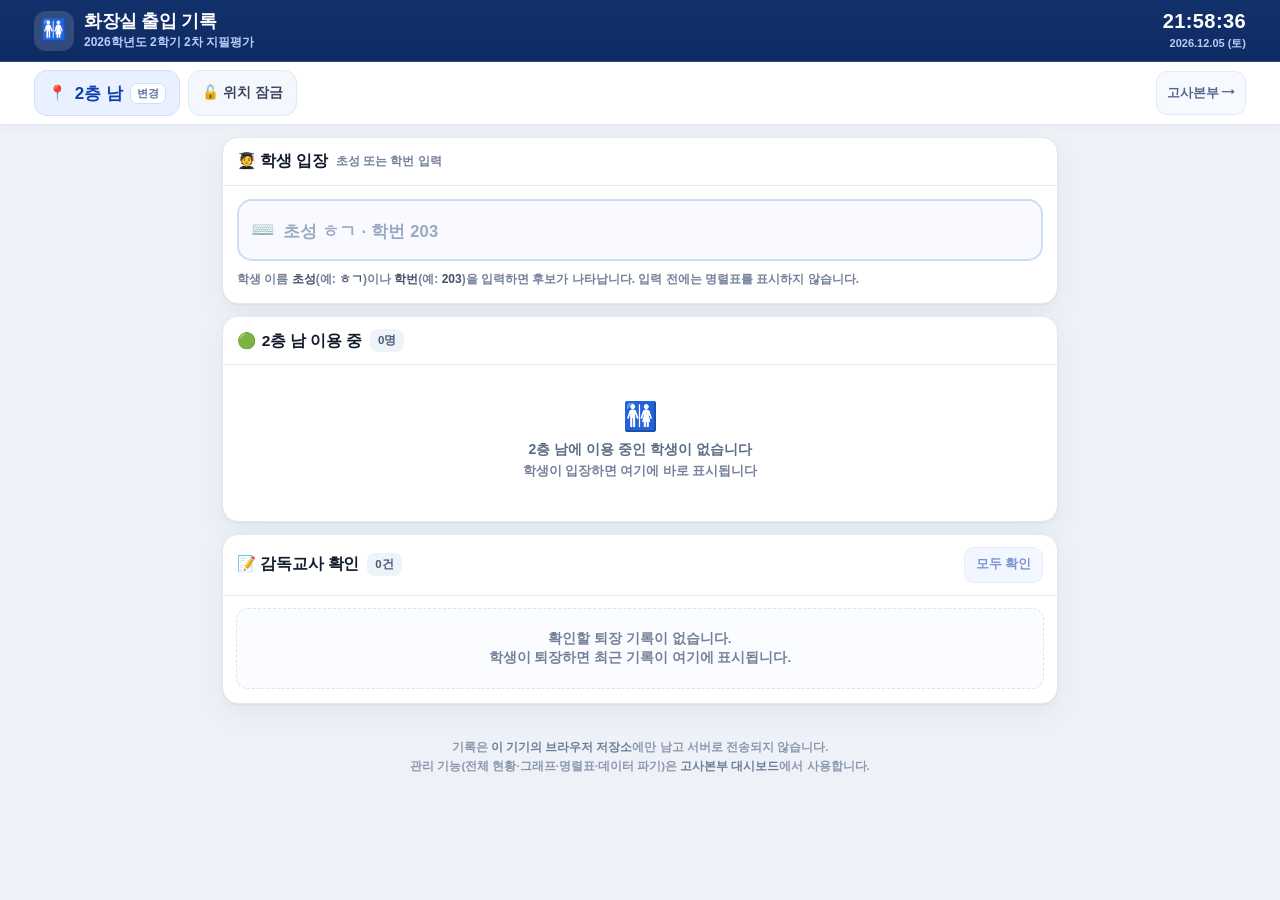
==== commit 188f9113: "입력 후 저장 시 불필요한 재렌더 제거(동기화 키 갱신)" ====
--- a/index.html
+++ b/index.html
@@ -126,8 +126,9 @@
     S.roster = R.store.readRoster();
     S.records = R.store.readRecords();
   }
-  function saveRecords() { R.store.writeRecords(S.records); }
-  function saveSettings() { R.store.writeSettings({ zone: S.zone, locked: S.locked, exam: S.exam }); }
+  function saveRecords() { R.store.writeRecords(S.records); lastRaw = rawKey(); }
+  function saveSettings() { R.store.writeSettings({ zone: S.zone, locked: S.locked, exam: S.exam }); lastRaw = rawKey(); }
+  function rawKey() { var raw = R.store.raw(); return raw.rec + "|" + raw.set + "|" + raw.roster; }
 
   /* ---------- 위치 ---------- */
   function renderLoc() {
@@ -430,8 +431,7 @@
   /* ---------- 다른 탭/페이지와 동기화 ---------- */
   var lastRaw = "";
   function syncFromStorage() {
-    var raw = R.store.raw();
-    var key = raw.rec + "|" + raw.set + "|" + raw.roster;
+    var key = rawKey();
     if (key === lastRaw) return;
     lastRaw = key;
     var zoneBefore = S.zone;
@@ -523,8 +523,7 @@
       saveSettings();
     } catch (e) { }
     lastRaw = "";
-    var raw = R.store.raw();
-    lastRaw = raw.rec + "|" + raw.set + "|" + raw.roster;
+    lastRaw = rawKey();
     wire();
     renderAll();
     tick();
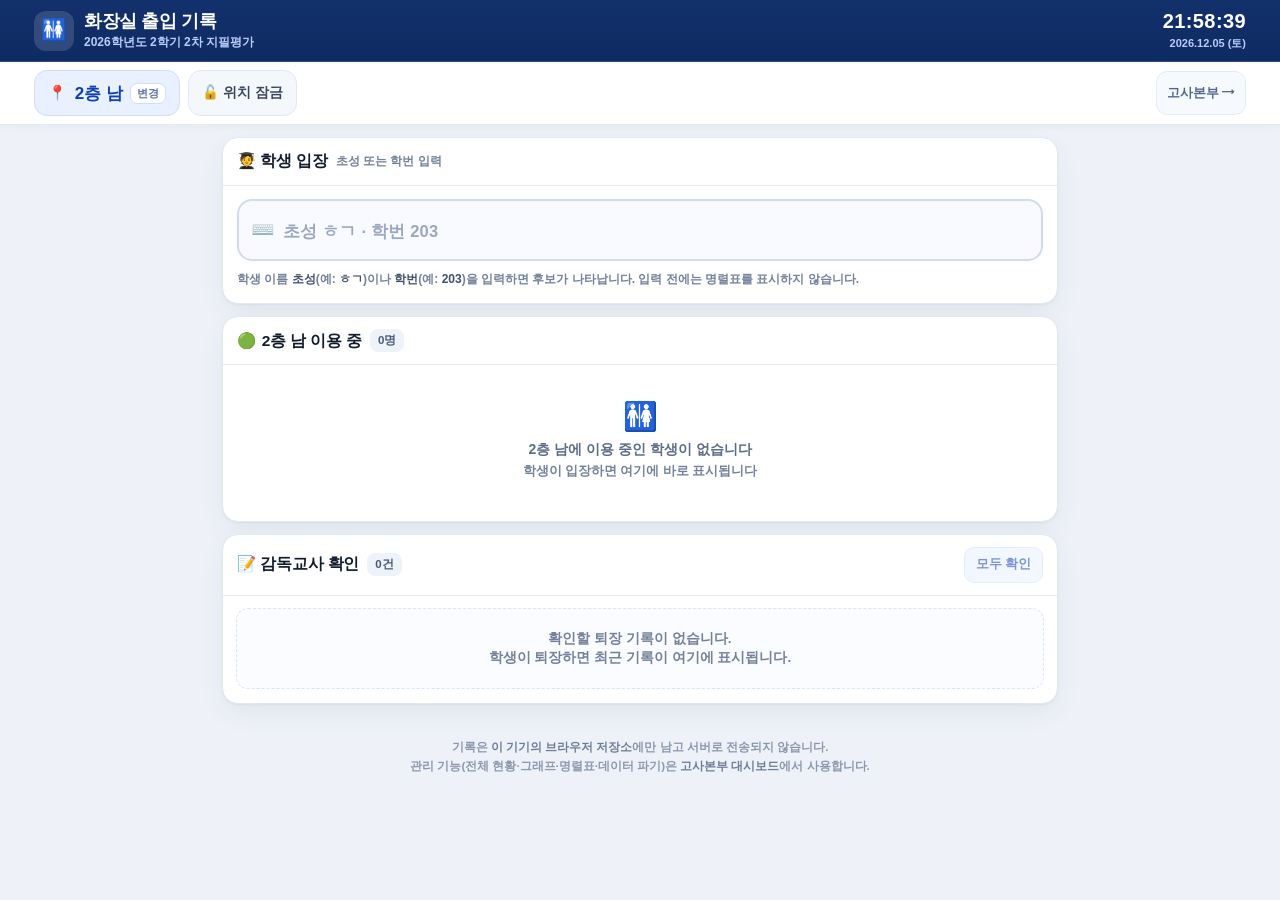
==== commit 2fffd529: "현장 카드: 동시 체류 상대 이름 표시·현재 격침 시에만 강조, 확인 목록 이름/학번 간격" ====
--- a/index.html
+++ b/index.html
@@ -245,6 +245,11 @@
     });
     renderSel();
     try { if (navigator.vibrate) navigator.vibrate(12); } catch (e) { }
+    var panel = $("#sel");
+    if (panel && !panel.hidden && panel.scrollIntoView) {
+      var r = panel.getBoundingClientRect();
+      if (r.bottom > window.innerHeight - 12) panel.scrollIntoView({ block: "nearest", behavior: "smooth" });
+    }
   }
 
   function renderSel() {
@@ -301,9 +306,14 @@
     var now = Date.now();
     wrap.innerHTML = list.map(function (r) {
       var sim = R.simPartners(S.records, r);
+      var simActive = sim.filter(function (p) { return !p.outAt; });
       var ms = now - r.inAt;
       var over = ms >= 5 * 60 * 1000;
-      var cls = "uitem" + (sim.length ? " sim" : "") + (R.isNurse(r.zone) ? " nurse" : "");
+      var cls = "uitem" + (simActive.length ? " sim" : "") + (R.isNurse(r.zone) ? " nurse" : "");
+      var names = sim.map(function (p) { return p.name; });
+      var simTag = simActive.length
+        ? '<span class="chip warn">⚠️ 동시 체류 (' + R.esc(names.join(", ")) + ')</span>'
+        : (sim.length ? '<span class="chip dim">동시 체류 이력 (' + R.esc(names.join(", ")) + ')</span>' : "");
       return '<article class="' + cls + '" data-id="' + r.id + '" data-since="' + r.inAt + '" data-over="' + (over ? 1 : 0) + '">' +
         '<div class="u-top"><div style="flex:1;min-width:0">' +
           '<span class="u-name">' + R.esc(r.name) + '</span><span class="u-sid">' + R.esc(r.sid) + '</span>' +
@@ -311,7 +321,7 @@
         '<button class="mini-x" data-cancel="' + r.id + '" aria-label="입장 취소" title="입장 취소 (오입력 정정)">✕</button></div>' +
         '<div class="u-times">입장 <b>' + R.fmtTime(r.inAt) + '</b></div>' +
         '<div class="u-badges">' +
-          (sim.length ? '<span class="chip warn">⚠️ 동시 체류 ' + (sim.length + 1) + '명</span>' : "") +
+          simTag +
           (R.isNurse(r.zone) ? '<span class="chip nurse">🏥 보건실</span>' : "") +
           '<span class="chip over">⏱ 5분 이상</span>' +
         '</div>' +
@@ -357,7 +367,7 @@
     }
     wrap.innerHTML = todo.slice(0, 8).map(function (r) {
       return '<div class="citem">' +
-        '<div class="who"><span class="nm">' + R.esc(r.name) + '</span><span class="sid">' + R.esc(r.sid) + '</span>' +
+        '<div class="who"><span class="nm">' + R.esc(r.name) + '</span> <span class="sid">' + R.esc(r.sid) + '</span>' +
         '<div class="meta">' + R.fmtTime(r.inAt) + ' 입장 → ' + R.fmtTime(r.outAt) + ' 퇴장 · ' + R.durShort(r.outAt - r.inAt) + '</div></div>' +
         '<button class="confirm-btn" data-confirm="' + r.id + '">감독교사 확인</button></div>';
     }).join("") + (todo.length > 8 ? '<div class="empty" style="padding:10px;font-size:12px">외 ' + (todo.length - 8) + '건 — 고사본부 대시보드에서 일괄 확인할 수 있습니다</div>' : "");
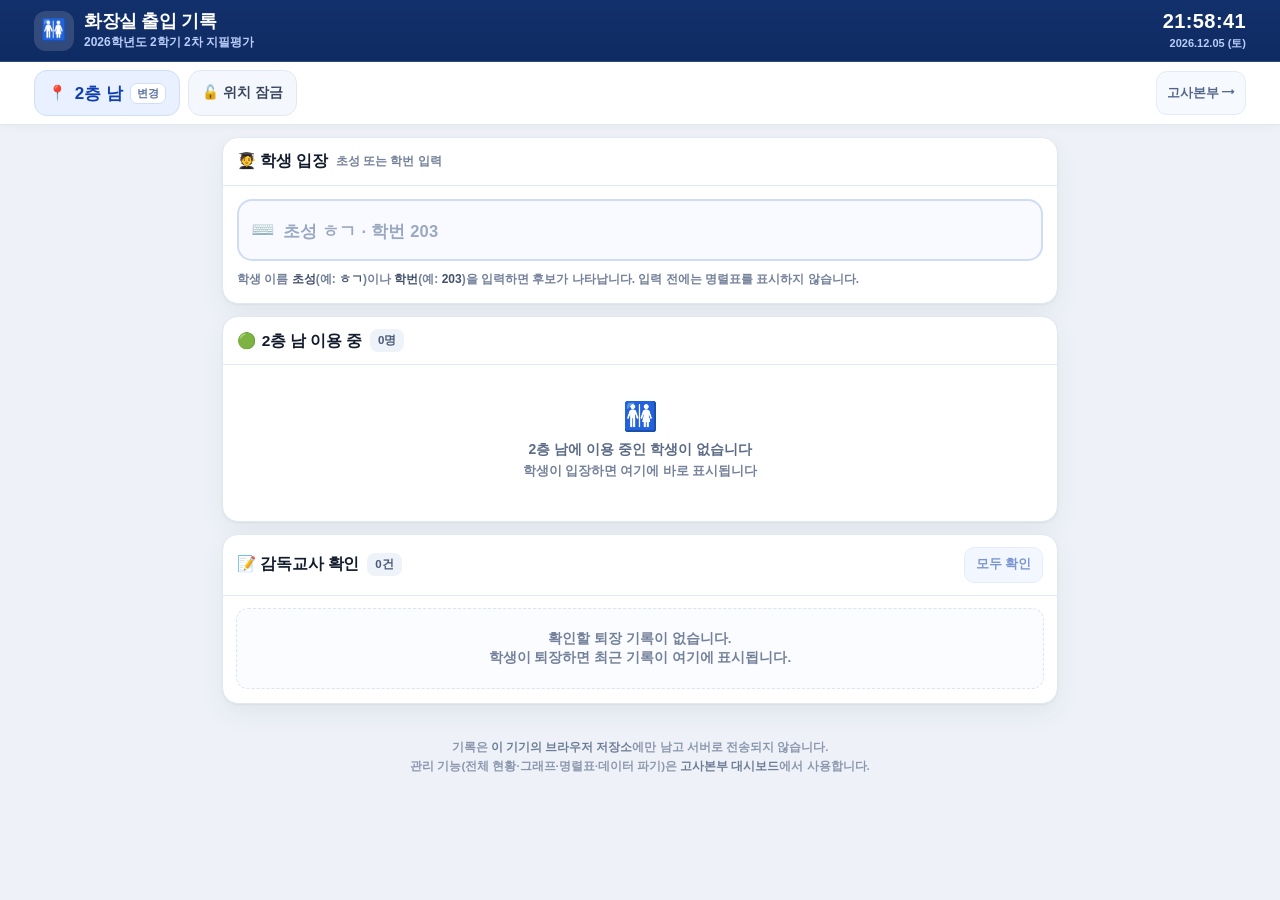
==== commit 5a9cd6e8: "동시 체류 상대 이름 중복 제거" ====
--- a/index.html
+++ b/index.html
@@ -310,7 +310,8 @@
       var ms = now - r.inAt;
       var over = ms >= 5 * 60 * 1000;
       var cls = "uitem" + (simActive.length ? " sim" : "") + (R.isNurse(r.zone) ? " nurse" : "");
-      var names = sim.map(function (p) { return p.name; });
+      var names = [];
+      sim.forEach(function (p) { if (names.indexOf(p.name) < 0) names.push(p.name); });
       var simTag = simActive.length
         ? '<span class="chip warn">⚠️ 동시 체류 (' + R.esc(names.join(", ")) + ')</span>'
         : (sim.length ? '<span class="chip dim">동시 체류 이력 (' + R.esc(names.join(", ")) + ')</span>' : "");
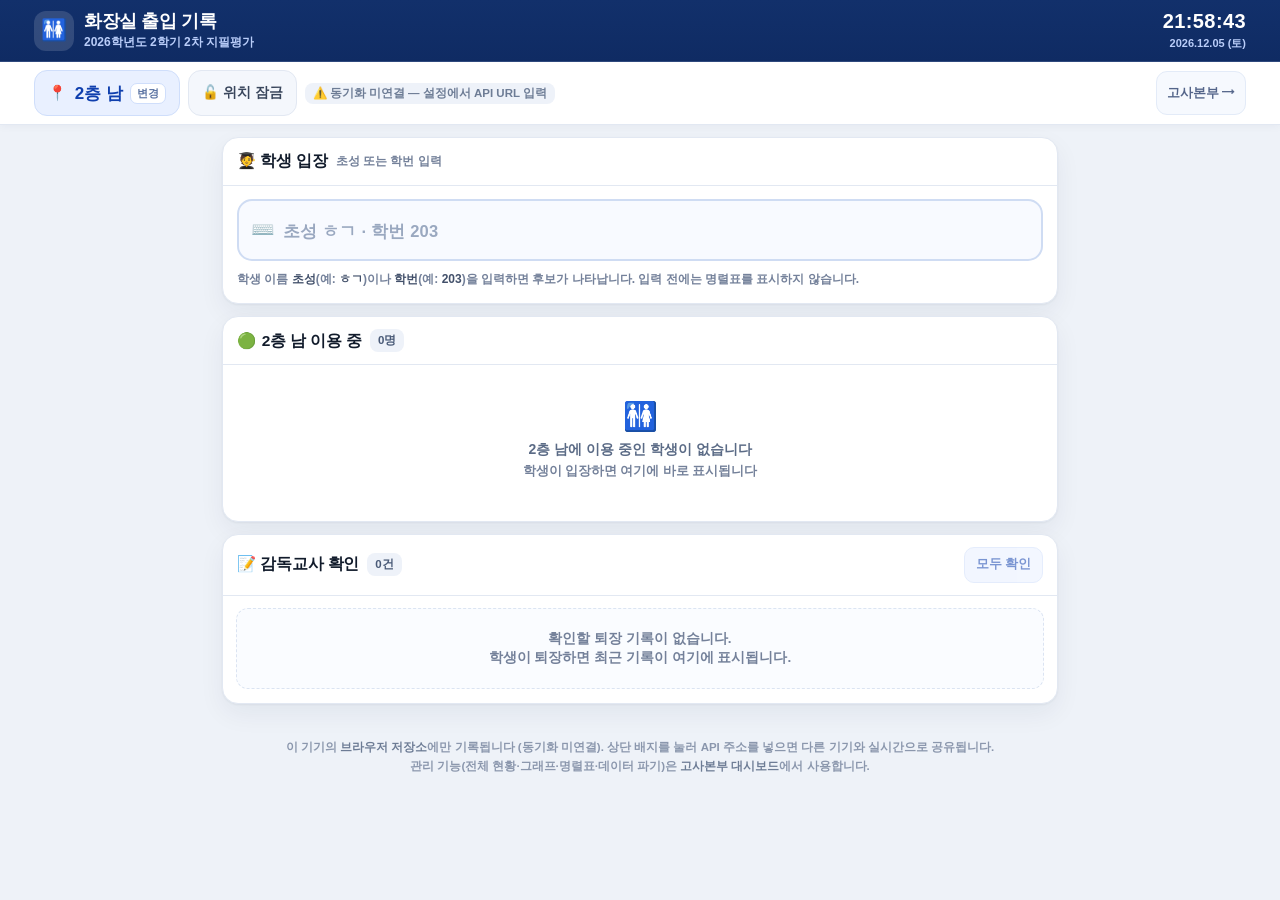
==== commit 3078feba: "구글 시트 실시간 동기화(Apps Script) 연동: Code.gs API, 2.5초 폴링·쓰기 즉시 전송, 동기화 상태 배지, 재전송 큐 - Code.gs: 명렬표/출입기록 읽" ====
--- a/index.html
+++ b/index.html
@@ -31,6 +31,7 @@
       <span class="chg" id="locChg">변경</span>
     </button>
     <button class="lock" id="btnLock" aria-pressed="false">🔒 위치 잠금</button>
+    <button class="chip dim" id="syncChip" type="button" title="구글 시트 실시간 동기화 상태 — 눌러서 API 주소를 바꿀 수 있습니다">🟡 동기화 확인 중</button>
     <a class="hqlink" href="dashboard.html" title="고사본부 대시보드 열기">고사본부 ⟶</a>
   </div>
 </div>
@@ -80,8 +81,8 @@
   </section>
 </main>
 
-<p class="foot">
-  기록은 <b>이 기기의 브라우저 저장소</b>에만 남고 서버로 전송되지 않습니다.<br>
+<p class="foot" id="footNote">
+  구글 시트와 <b>실시간 동기화</b>됩니다 — 이 기기에서 입장·퇴장하면 다른 태블릿과 고사본부 화면에 2~3초 안에 반영됩니다.<br>
   관리 기능(전체 현황·그래프·명렬표·데이터 파기)은 <b>고사본부 대시보드</b>에서 사용합니다.
 </p>
 
@@ -123,10 +124,10 @@
     if (set && set.exam) S.exam = String(set.exam);
     if (set && set.zone && R.zone(set.zone)) S.zone = set.zone;
     S.locked = !!(set && set.locked);
-    S.roster = R.store.readRoster();
-    S.records = R.store.readRecords();
-  }
-  function saveRecords() { R.store.writeRecords(S.records); lastRaw = rawKey(); }
+    S.roster = R.remote.enabled() ? [] : R.store.readRoster();
+    S.records = R.remote.enabled() ? [] : R.store.readRecords();
+  }
+  function saveRecords() { if (R.remote.enabled()) { lastRaw = rawKey(); return; } R.store.writeRecords(S.records); lastRaw = rawKey(); }
   function saveSettings() { R.store.writeSettings({ zone: S.zone, locked: S.locked, exam: S.exam }); lastRaw = rawKey(); }
   function rawKey() { var raw = R.store.raw(); return raw.rec + "|" + raw.set + "|" + raw.roster; }
 
@@ -284,6 +285,7 @@
     };
     S.records.push(rec);
     saveRecords();
+    if (R.remote.enabled()) R.remote.push("enter", rec);
     resetSearch();
     renderAll();
     try { if (navigator.vibrate) navigator.vibrate(30); } catch (e) { }
@@ -337,6 +339,7 @@
     if (!r || r.outAt) return;
     r.outAt = Date.now();
     saveRecords();
+    if (R.remote.enabled()) R.remote.push("exit", { id: r.id, outAt: r.outAt });
     renderAll();
     var over = (r.outAt - r.inAt) >= 5 * 60 * 1000;
     R.toast("🚪 " + r.name + " 퇴장 " + R.fmtTime(r.outAt) + " · 체류 " + R.durShort(r.outAt - r.inAt) + (over ? " (5분 이상)" : ""), over ? "warn" : "");
@@ -348,6 +351,7 @@
     if (!confirm(r.name + " 학생의 입장 기록을 취소할까요?\n(잘못 선택한 경우에만 사용하세요)")) return;
     S.records = S.records.filter(function (x) { return x.id !== id; });
     saveRecords();
+    if (R.remote.enabled()) R.remote.push("delete", { id: id });
     renderAll();
     R.toast("입장 기록을 취소했습니다", "warn");
   }
@@ -379,18 +383,20 @@
     if (!r) return;
     r.checkedAt = Date.now();
     saveRecords();
+    if (R.remote.enabled()) R.remote.push("confirm", { id: r.id, checkedAt: r.checkedAt });
     renderAll();
     R.toast("✓ " + r.name + " 감독교사 확인 완료 " + R.fmtTime(r.checkedAt), "ok");
   }
   function doConfirmAll() {
-    var t = Date.now(), n = 0;
+    var t = Date.now(), ids = [];
     S.records.forEach(function (r) {
-      if (r.zone === S.zone && r.outAt && !r.checkedAt) { r.checkedAt = t; n++; }
-    });
-    if (!n) { R.toast("확인할 기록이 없습니다"); return; }
+      if (r.zone === S.zone && r.outAt && !r.checkedAt) { r.checkedAt = t; ids.push(r.id); }
+    });
+    if (!ids.length) { R.toast("확인할 기록이 없습니다"); return; }
     saveRecords();
-    renderAll();
-    R.toast("✓ " + R.zoneName(S.zone) + " 기록 " + n + "건 확인 완료", "ok");
+    if (R.remote.enabled()) R.remote.push("confirmAll", { ids: ids, checkedAt: t });
+    renderAll();
+    R.toast("✓ " + R.zoneName(S.zone) + " 기록 " + ids.length + "건 확인 완료", "ok");
   }
 
   /* ---------- 경고 배너 (화장실만) ---------- */
@@ -404,10 +410,42 @@
       list.map(function (r) { return r.name + " " + R.fmtTime(r.inAt); }).join(", ") + " · 감독교사 확인이 필요합니다.";
   }
 
+  /* ---------- 실시간 동기화 ---------- */
+  function applyRemote(st) {
+    if (st.roster && st.roster.length) S.roster = st.roster;
+    if (st.records) S.records = st.records;
+    renderAll();
+    if (S.sel) renderSel();
+  }
+  function renderSync(s) {
+    var el = $("#syncChip");
+    if (!el) return;
+    el.textContent = s.label;
+    el.className = "chip " + (s.status === "ok" ? "ok" : (s.status === "off" ? "dim" : "warn"));
+    el.title = s.status === "ok"
+      ? "구글 시트와 실시간 동기화 중 — 눌러서 API 주소 변경"
+      : (s.error || "동기화 미연결 — 눌러서 API 주소 입력");
+  }
+  function askApiUrl() {
+    var cur = R.apiUrlFromEnv();
+    var v = window.prompt("구글 시트 실시간 동기화 API 주소(Apps Script 웹앱 /exec 주소)를 입력하세요.\n비우면 이 기기에서는 동기화 없이 동작합니다.", cur || "");
+    if (v === null) return;
+    R.apiSetUrl(v.trim());
+    location.reload();
+  }
+
   /* ---------- 전체 렌더 ---------- */
   function renderAll() {
     $("#examName").textContent = S.exam;
     document.title = "화장실 출입 기록 · " + R.zoneName(S.zone);
+    var foot = $("#footNote");
+    if (foot) {
+      foot.innerHTML = R.remote.enabled()
+        ? "구글 시트와 <b>실시간 동기화</b>됩니다 — 이 기기에서 입장·퇴장하면 다른 태블릿과 고사본부 화면에 2~3초 안에 반영됩니다.<br>" +
+          "관리 기능(전체 현황·그래프·명렬표·데이터 파기)은 <b>고사본부 대시보드</b>에서 사용합니다."
+        : "이 기기의 <b>브라우저 저장소</b>에만 기록됩니다 (동기화 미연결). 상단 배지를 눌러 API 주소를 넣으면 다른 기기와 실시간으로 공유됩니다.<br>" +
+          "관리 기능(전체 현황·그래프·명렬표·데이터 파기)은 <b>고사본부 대시보드</b>에서 사용합니다.";
+    }
     renderLoc();
     renderUsing();
     renderConfirm();
@@ -453,6 +491,7 @@
 
   /* ---------- 이벤트 ---------- */
   function wire() {
+    $("#syncChip").addEventListener("click", askApiUrl);
     $("#locBadge").addEventListener("click", openZone);
     $("#zpick").addEventListener("click", function (e) {
       var b = e.target.closest("[data-zone]");
@@ -525,6 +564,7 @@
   }
 
   function init() {
+    R.remote.init(applyRemote, renderSync);
     load();
     try {
       var sp = new URLSearchParams(location.search);
@@ -536,6 +576,7 @@
     lastRaw = "";
     lastRaw = rawKey();
     wire();
+    R.remote.init(applyRemote, renderSync);
     renderAll();
     tick();
     setInterval(tick, 1000);
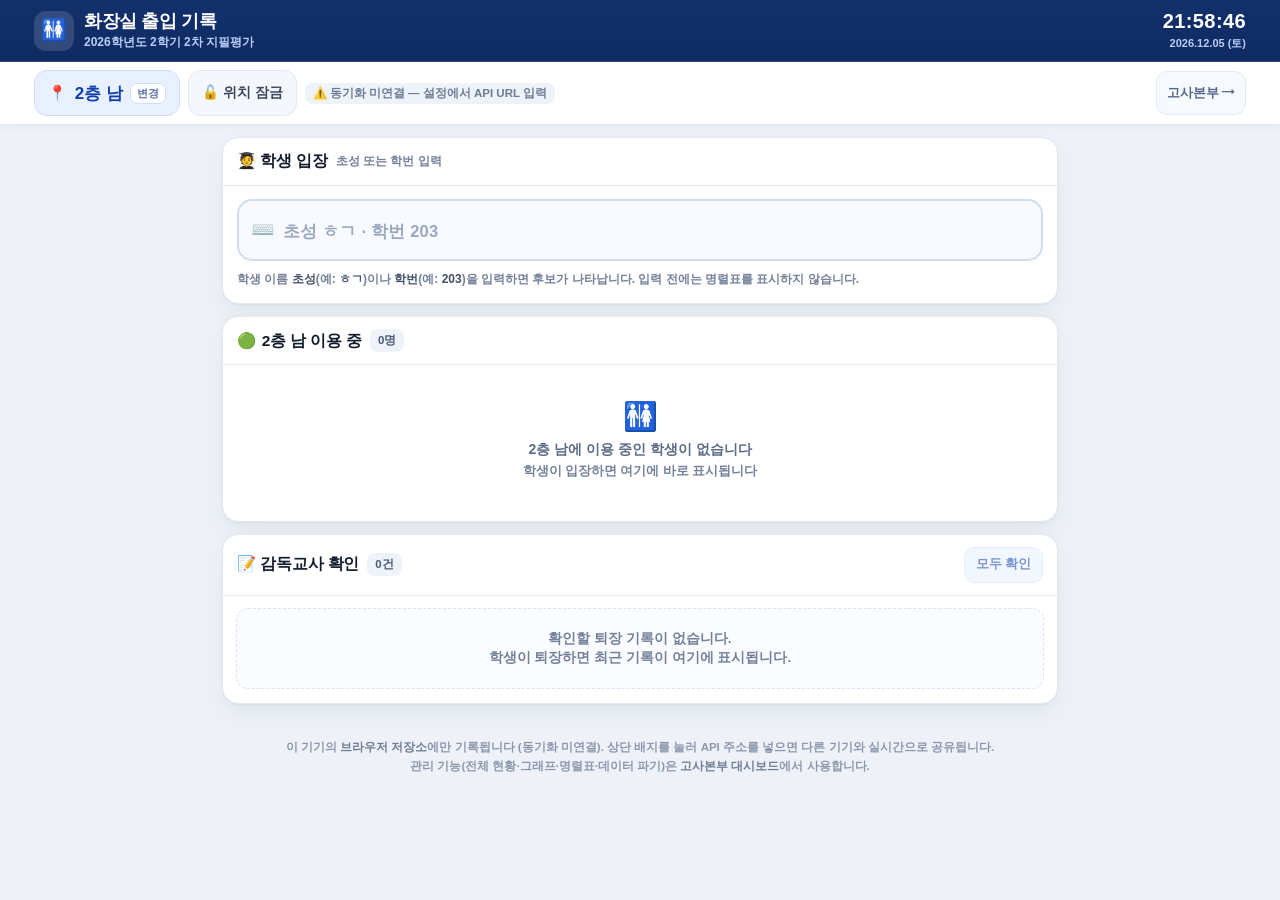
==== commit 3db994d4: "실시간 폴링 시 기록 변화 없으면 재렌더 생략(현장 오터치 방지)" ====
--- a/index.html
+++ b/index.html
@@ -411,9 +411,13 @@
   }
 
   /* ---------- 실시간 동기화 ---------- */
+  var lastRemoteJson = "";
   function applyRemote(st) {
     if (st.roster && st.roster.length) S.roster = st.roster;
-    if (st.records) S.records = st.records;
+    var json = JSON.stringify(st.records || []);
+    if (json === lastRemoteJson) return;
+    lastRemoteJson = json;
+    S.records = st.records || [];
     renderAll();
     if (S.sel) renderSel();
   }
